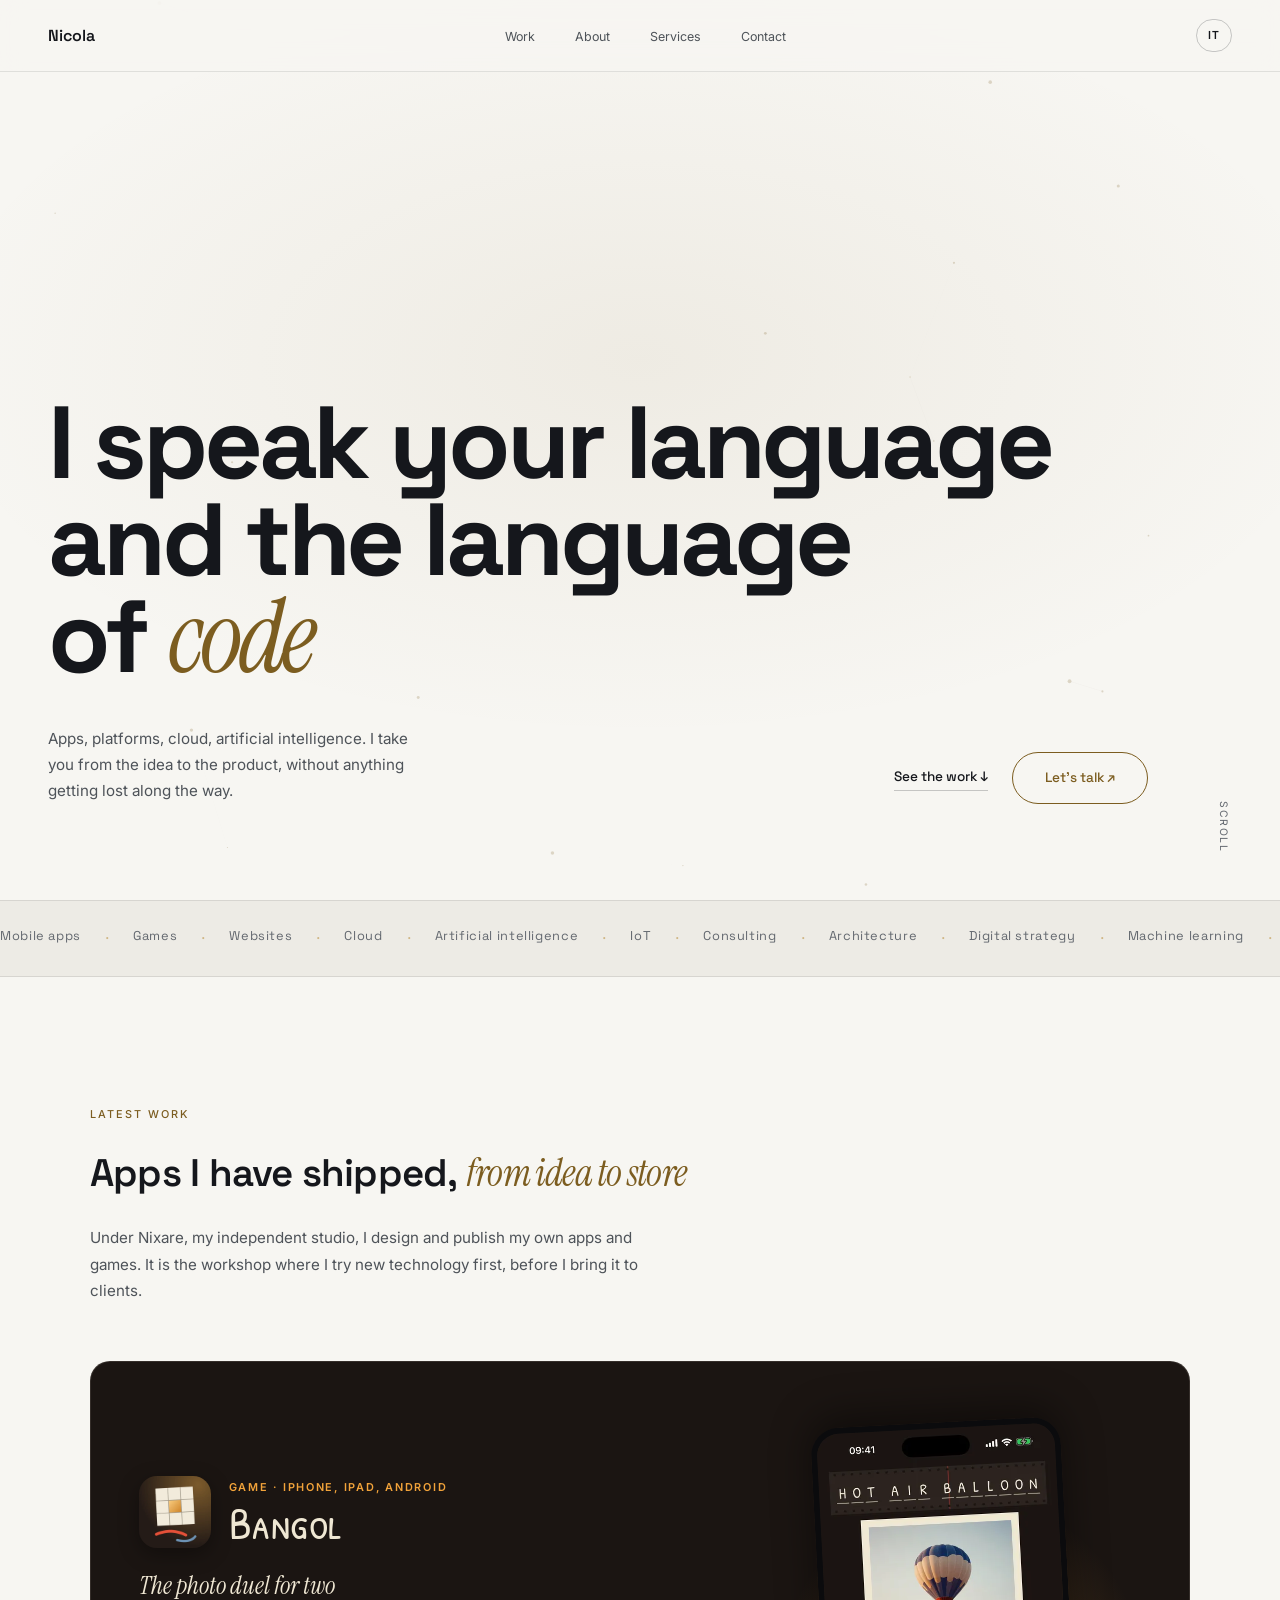
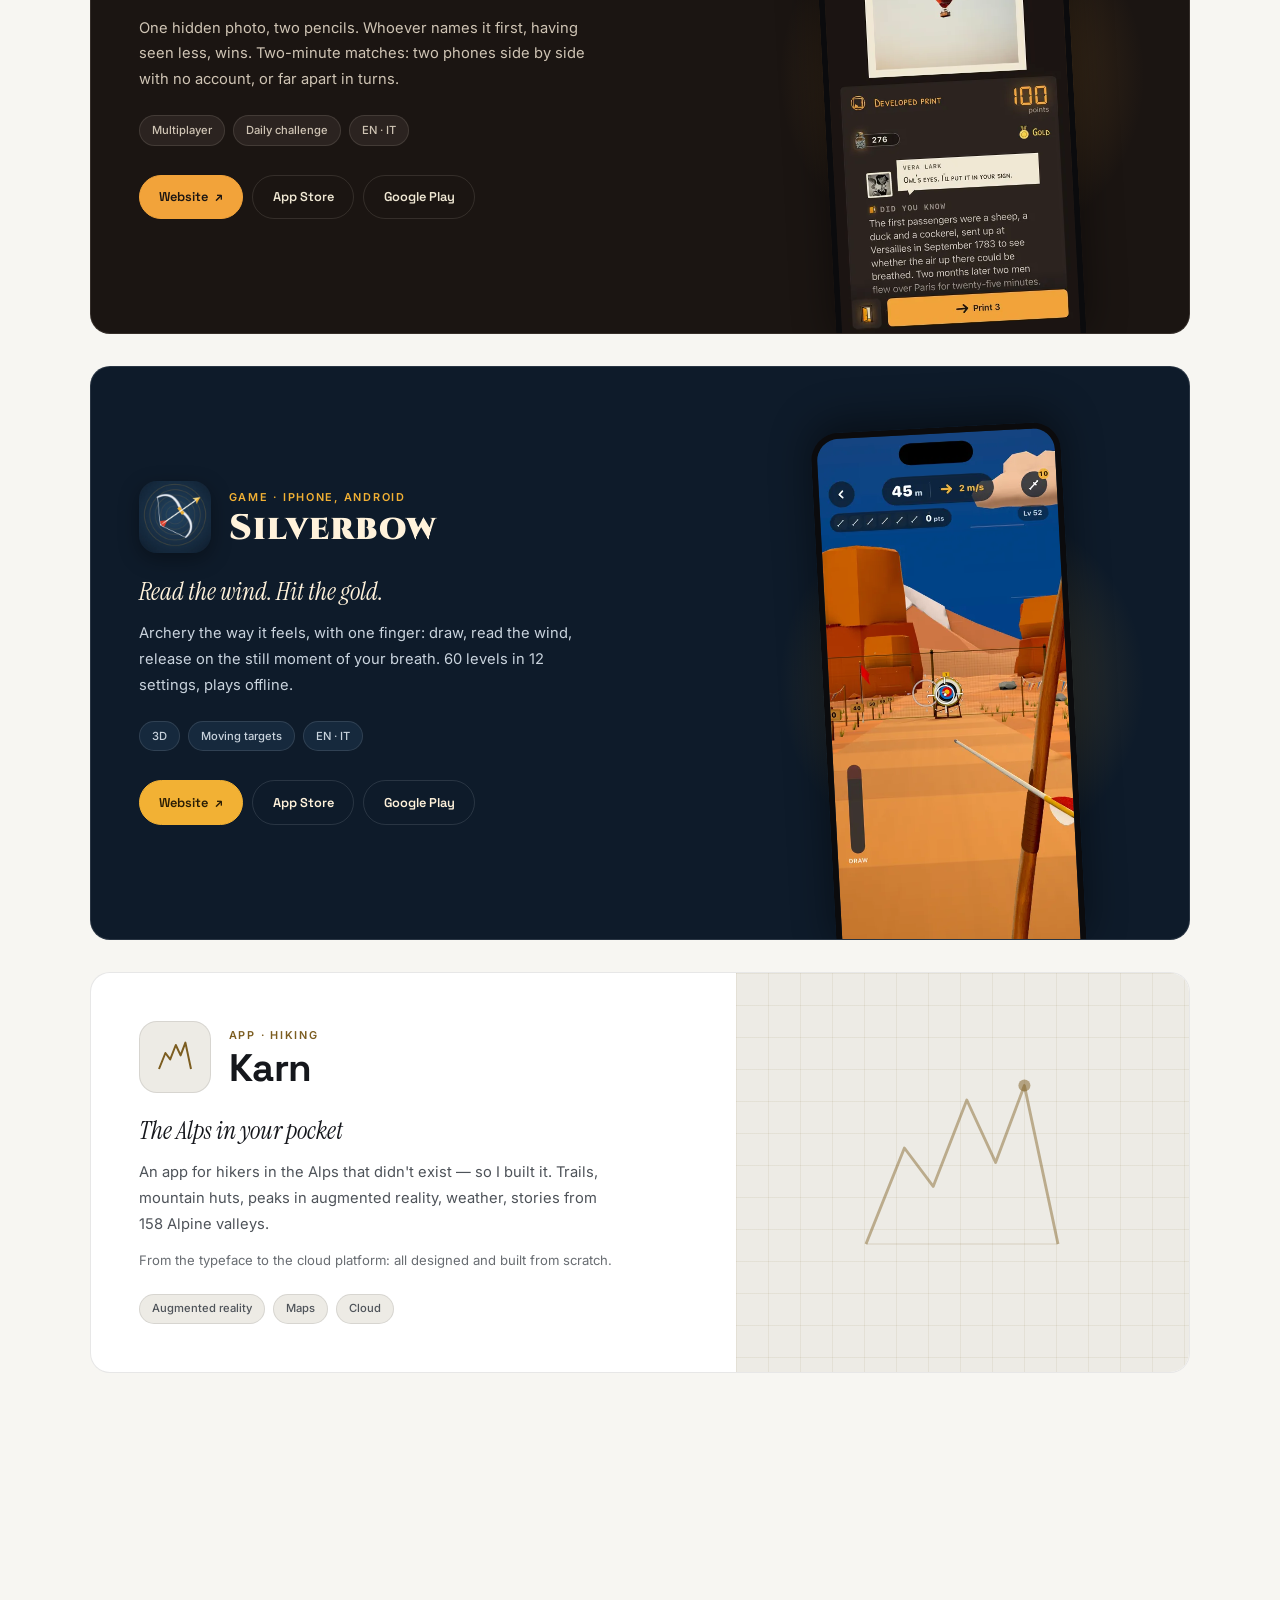
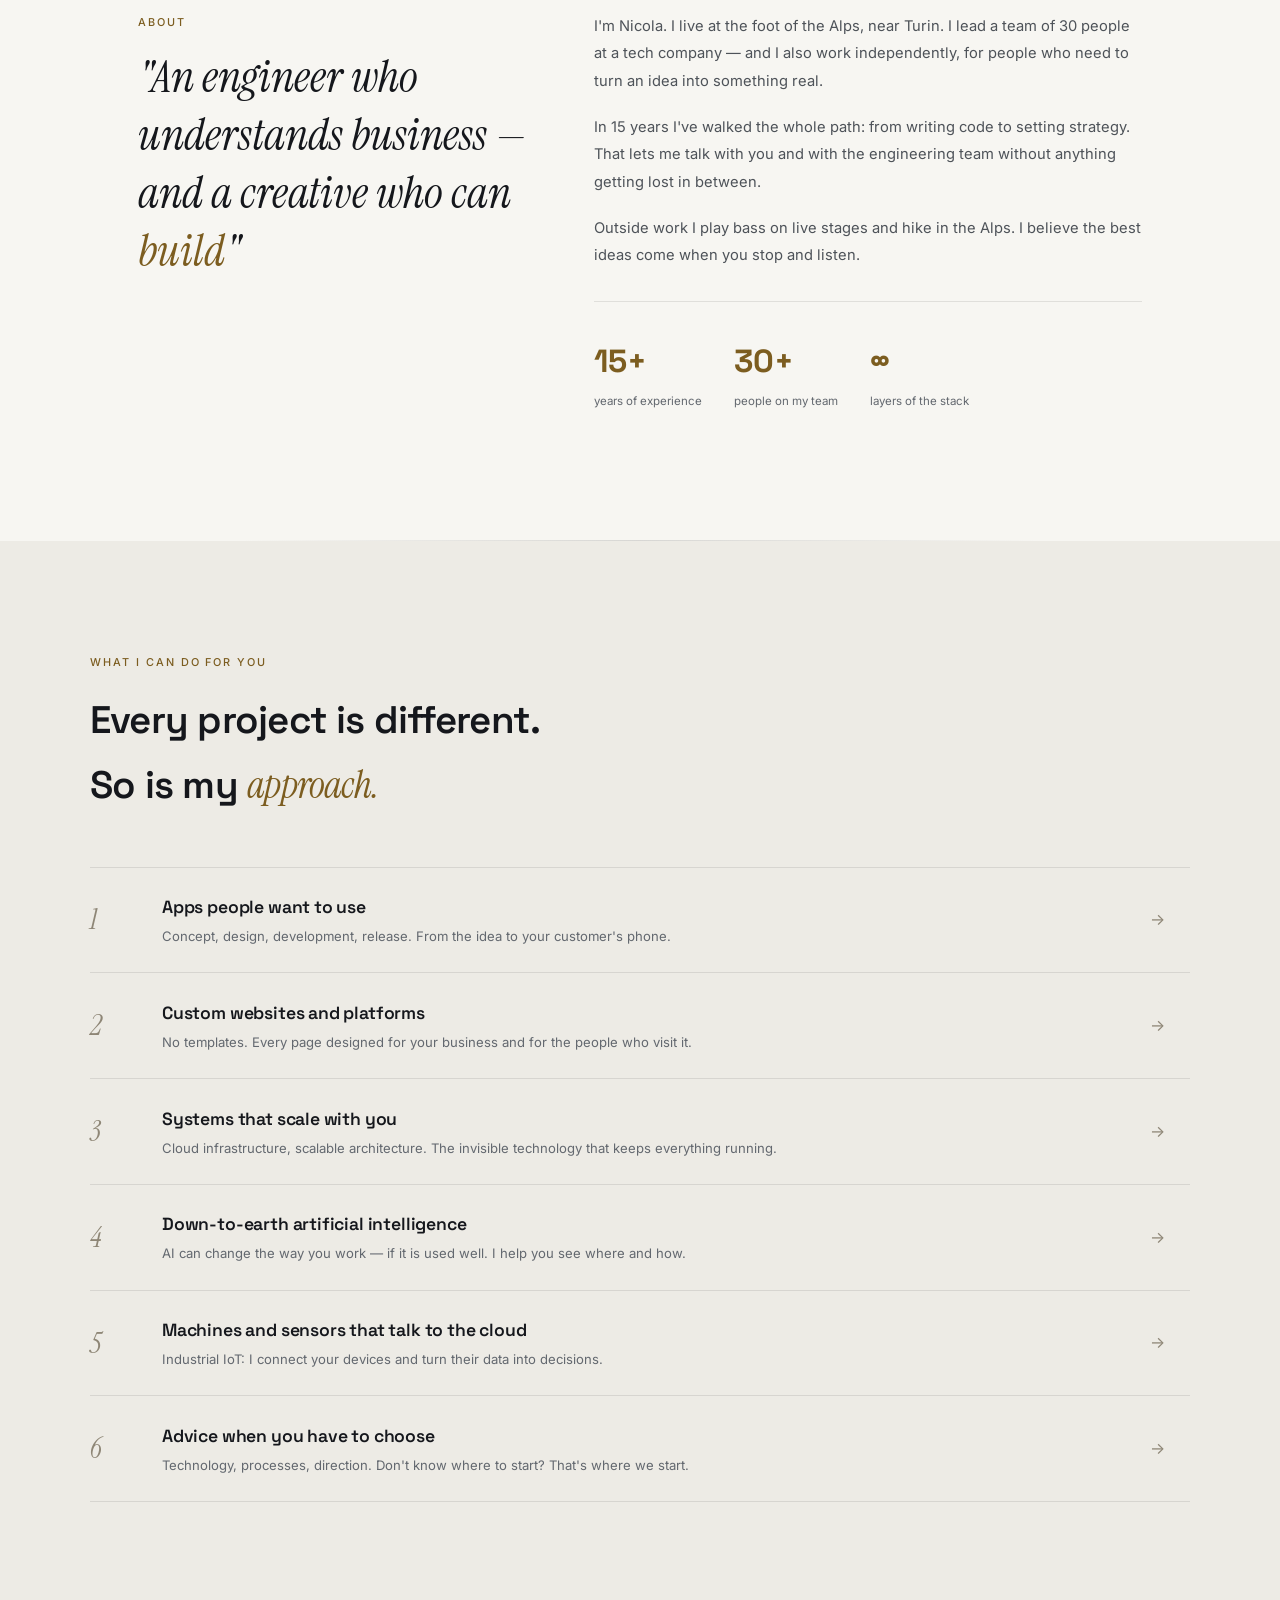
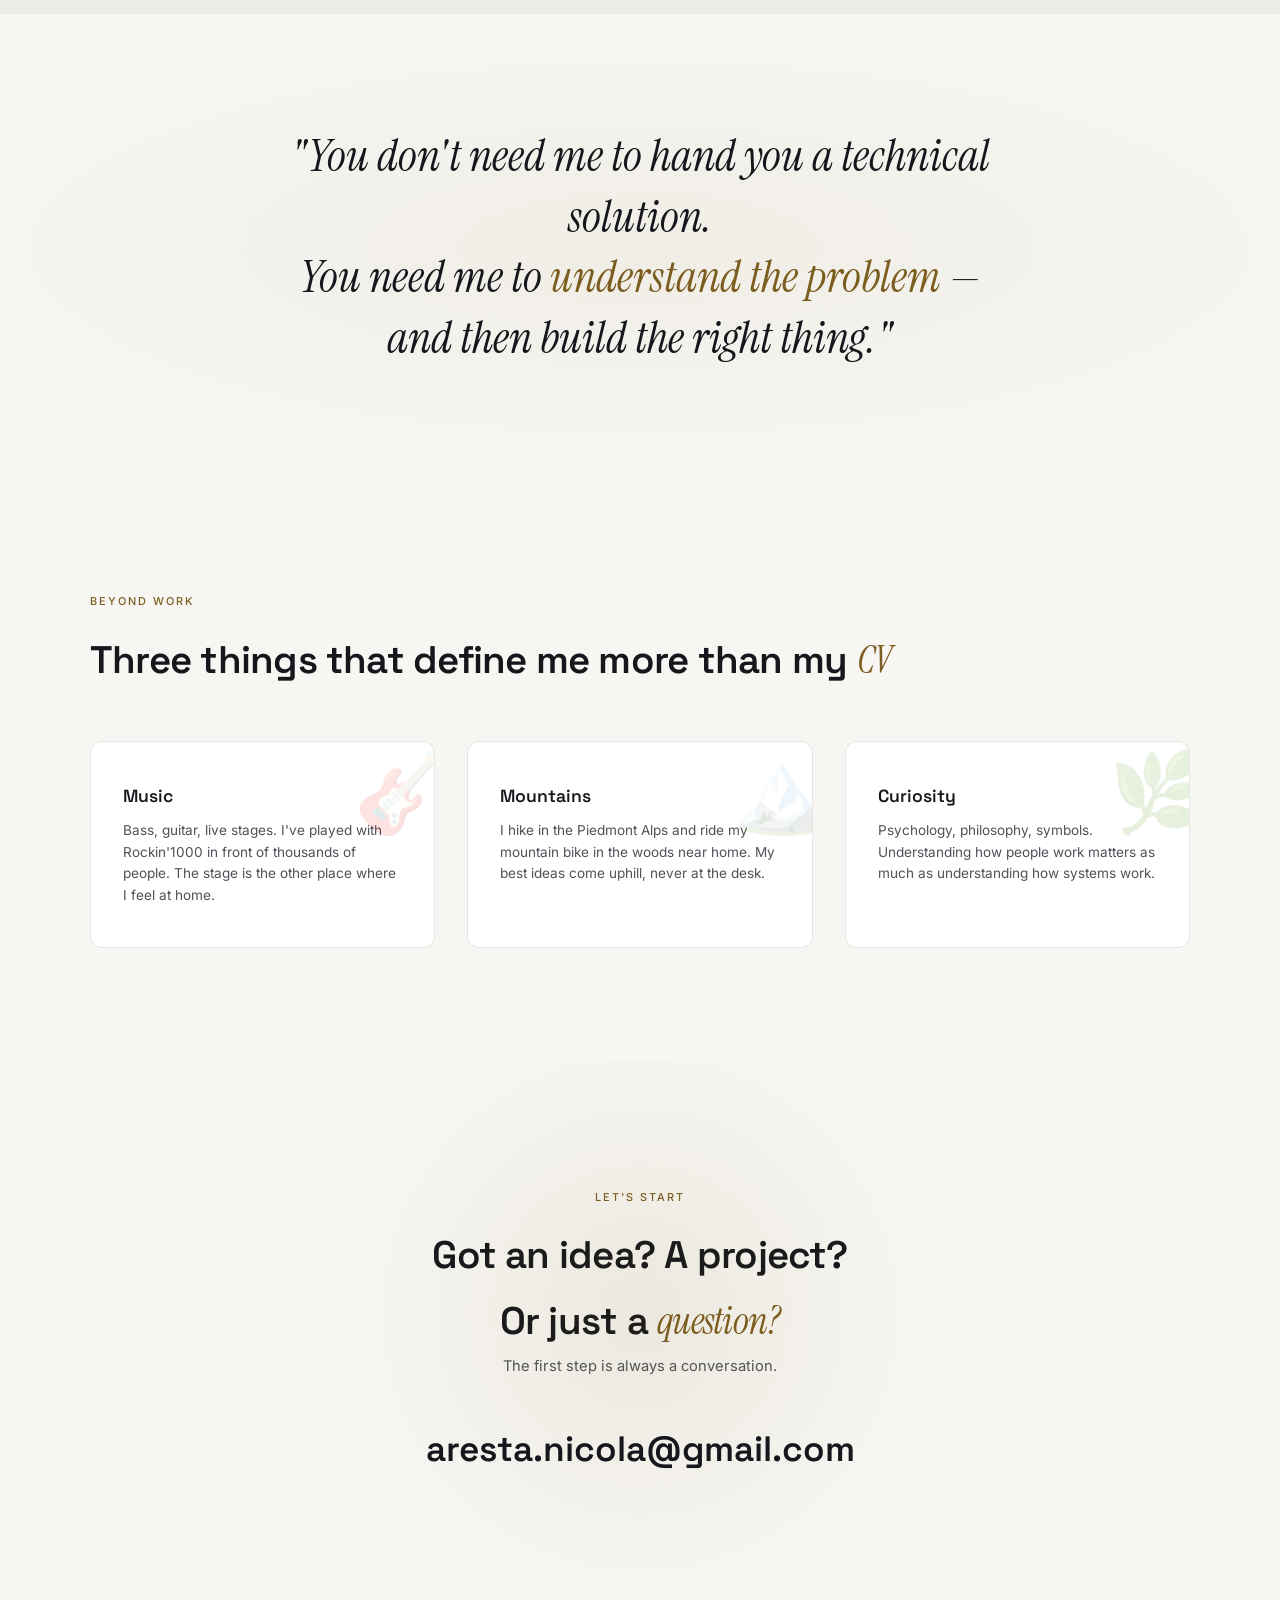
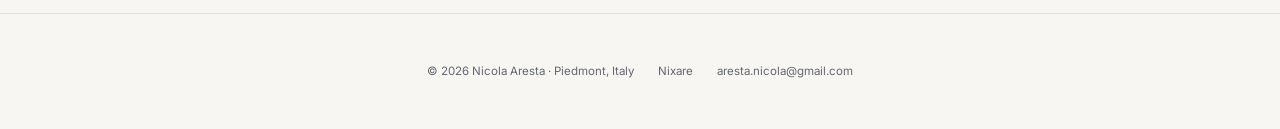
==== en/index.html @ 3c22d19a "Sito di Nicola Aresta: versione inglese su /en/ e sezione Lavori Build di nicobass86/nicolaaresta-we" ====
<!DOCTYPE html><html lang="en"><head><meta charset="UTF-8"><meta name="viewport" content="width=device-width, initial-scale=1.0"><meta name="generator" content="Astro v7.2.9"><title>Nicola Aresta — Apps, platforms and artificial intelligence</title><meta name="description" content="I speak your language and the language of code. Apps, platforms, cloud, AI and IoT: I take you from the idea to the product without losing anything along the way."><link rel="canonical" href="https://nixare.github.io/en/"><link rel="alternate" hreflang="it" href="https://nixare.github.io/"><link rel="alternate" hreflang="en" href="https://nixare.github.io/en/"><link rel="alternate" hreflang="x-default" href="https://nixare.github.io/"><meta name="robots" content="index, follow"><meta name="author" content="Nicola Aresta"><meta name="theme-color" content="#F7F6F2"><meta name="color-scheme" content="light"><link rel="icon" type="image/svg+xml" href="/favicon.svg"><link rel="apple-touch-icon" href="/apple-touch-icon.png"><link rel="sitemap" href="/sitemap-index.xml"><meta property="og:type" content="website"><meta property="og:site_name" content="Nicola Aresta"><meta property="og:locale" content="en_GB"><meta property="og:locale:alternate" content="it_IT"><meta property="og:url" content="https://nixare.github.io/en/"><meta property="og:title" content="Nicola Aresta — Apps, platforms and artificial intelligence"><meta property="og:description" content="I speak your language and the language of code. Apps, platforms, cloud, AI and IoT: I take you from the idea to the product without losing anything along the way."><meta property="og:image" content="https://nixare.github.io/og-image.png"><meta property="og:image:width" content="1200"><meta property="og:image:height" content="630"><meta property="og:image:alt" content="Nicola Aresta — I speak your language and the language of code"><meta name="twitter:card" content="summary_large_image"><meta name="twitter:title" content="Nicola Aresta — Apps, platforms and artificial intelligence"><meta name="twitter:description" content="I speak your language and the language of code. Apps, platforms, cloud, AI and IoT: I take you from the idea to the product without losing anything along the way."><meta name="twitter:image" content="https://nixare.github.io/og-image.png"><link rel="preload" href="/fonts/Cinzel.woff2" as="font" type="font/woff2" crossorigin><link rel="preload" href="/fonts/PatrickHandSC-Regular.woff2" as="font" type="font/woff2" crossorigin><link rel="preconnect" href="https://fonts.googleapis.com"><link rel="preconnect" href="https://fonts.gstatic.com" crossorigin><link rel="stylesheet" href="https://fonts.googleapis.com/css2?family=Space+Grotesk:wght@400;500;600;700&family=Inter:wght@400;500&family=Instrument+Serif:ital@0;1&display=swap"><script type="application/ld+json">{"@context":"https://schema.org","@type":"Person","name":"Nicola Aresta","url":"https://nixare.github.io/en/","image":"https://nixare.github.io/og-image.png","email":"aresta.nicola@gmail.com","jobTitle":"Technology consultant and developer","description":"I speak your language and the language of code. Apps, platforms, cloud, AI and IoT: I take you from the idea to the product without losing anything along the way.","address":{"@type":"PostalAddress","addressRegion":"Piemonte","addressCountry":"IT"},"knowsAbout":["Mobile app development","Mobile games","Web platforms","Cloud architecture","Artificial intelligence","Industrial IoT","Technology consulting"]}</script><link rel="stylesheet" href="/_astro/ScrollReveal.Db0QPwil.css"></head><body><a href="#contenuto" class="skip-link">Skip to content</a><nav class="nav" id="site-nav" data-open-label="Open the menu" data-close-label="Close the menu" data-astro-cid-wpvy4v7s><div class="nav-bar" data-astro-cid-wpvy4v7s><a href="#top" class="nav-name font-display" data-astro-cid-wpvy4v7s>Nicola</a><ul class="nav-links" data-astro-cid-wpvy4v7s><li data-astro-cid-wpvy4v7s><a href="#lavori" data-astro-cid-wpvy4v7s>Work</a></li><li data-astro-cid-wpvy4v7s><a href="#chi-sono" data-astro-cid-wpvy4v7s>About</a></li><li data-astro-cid-wpvy4v7s><a href="#servizi" data-astro-cid-wpvy4v7s>Services</a></li><li data-astro-cid-wpvy4v7s><a href="#contatti" data-astro-cid-wpvy4v7s>Contact</a></li></ul><div class="nav-right" data-astro-cid-wpvy4v7s><a href="/" hreflang="it" lang="it" class="nav-lang font-display" aria-label="Italiano" data-astro-cid-wpvy4v7s>IT</a><button type="button" class="nav-toggle" id="nav-toggle" aria-expanded="false" aria-controls="nav-menu" aria-label="Open the menu" data-astro-cid-wpvy4v7s><span class="bar" data-astro-cid-wpvy4v7s></span><span class="bar" data-astro-cid-wpvy4v7s></span></button></div></div><div class="nav-menu" id="nav-menu" hidden data-astro-cid-wpvy4v7s><ul data-astro-cid-wpvy4v7s><li data-astro-cid-wpvy4v7s><a href="#lavori" data-astro-cid-wpvy4v7s>Work</a></li><li data-astro-cid-wpvy4v7s><a href="#chi-sono" data-astro-cid-wpvy4v7s>About</a></li><li data-astro-cid-wpvy4v7s><a href="#servizi" data-astro-cid-wpvy4v7s>Services</a></li><li data-astro-cid-wpvy4v7s><a href="#contatti" data-astro-cid-wpvy4v7s>Contact</a></li></ul><a href="mailto:aresta.nicola@gmail.com" class="nav-menu-mail font-display" data-astro-cid-wpvy4v7s>aresta.nicola@gmail.com</a></div></nav><script type="module">var e=document.getElementById(`site-nav`),t=document.getElementById(`nav-toggle`),n=document.getElementById(`nav-menu`);function r(r){e.classList.toggle(`open`,r),t.setAttribute(`aria-expanded`,String(r)),t.setAttribute(`aria-label`,(r?e.dataset.closeLabel:e.dataset.openLabel)??``),document.body.style.overflow=r?`hidden`:``,r?n.hidden=!1:window.setTimeout(()=>{e.classList.contains(`open`)||(n.hidden=!0)},300)}t.addEventListener(`click`,()=>{r(t.getAttribute(`aria-expanded`)!==`true`)}),n.addEventListener(`click`,e=>{e.target.closest(`a`)&&r(!1)}),document.addEventListener(`keydown`,n=>{n.key===`Escape`&&e.classList.contains(`open`)&&(r(!1),t.focus())}),window.matchMedia(`(min-width: 901px)`).addEventListener(`change`,t=>{t.matches&&e.classList.contains(`open`)&&r(!1)});</script><main id="contenuto"><section class="hero" id="top" data-astro-cid-ge2uvauf><canvas id="heroCanvas" aria-hidden="true" data-astro-cid-ge2uvauf></canvas><div class="hero-bg" data-astro-cid-ge2uvauf></div><div class="hero-inner" data-astro-cid-ge2uvauf><h1 class="hero-title font-display" data-astro-cid-ge2uvauf>I speak your language<br data-astro-cid-ge2uvauf>and the language<br data-astro-cid-ge2uvauf>of <em class="font-serif accent" data-astro-cid-ge2uvauf>code</em></h1><div class="hero-bottom hero-bottom-flex" data-astro-cid-ge2uvauf><p class="hero-desc" data-astro-cid-ge2uvauf>Apps, platforms, cloud, artificial intelligence. I take you from the idea to the product, without anything getting lost along the way.</p><div class="hero-actions" data-astro-cid-ge2uvauf><a href="#lavori" class="hero-link font-display" data-astro-cid-ge2uvauf>See the work ↓</a><a href="#contatti" class="hero-cta font-display" data-astro-cid-ge2uvauf>Let&#39;s talk ↗</a></div></div></div><div class="hero-scroll hide-mobile" aria-hidden="true" data-astro-cid-ge2uvauf>scroll</div></section><script type="module">var e=document.getElementById(`heroCanvas`),t=document.querySelector(`.hero`);if(e&&t){let n=e.getContext(`2d`),r=window.matchMedia(`(prefers-reduced-motion: reduce)`),i=0,a=0,o=0,s=!0,c=[];function l(){return{x:Math.random()*i,y:Math.random()*a,vx:(Math.random()-.5)*.08,vy:(Math.random()-.5)*.08,r:Math.random()*1.5+.5}}function u(){let t=Math.min(devicePixelRatio||1,2),r=i,o=a;if(i=e.offsetWidth,a=e.offsetHeight,e.width=Math.round(i*t),e.height=Math.round(a*t),n.setTransform(t,0,0,t,0,0),!c.length)c=Array.from({length:20},l);else if(r&&o){let e=i/r,t=a/o;c.forEach(n=>{n.x*=e,n.y*=t})}}function d(){n.clearRect(0,0,i,a);for(let e of c)e.x+=e.vx,e.y+=e.vy,e.x<0&&(e.x=i),e.x>i&&(e.x=0),e.y<0&&(e.y=a),e.y>a&&(e.y=0),n.beginPath(),n.arc(e.x,e.y,e.r,0,Math.PI*2),n.fillStyle=`rgba(124,93,32,0.30)`,n.fill();for(let e=0;e<c.length;e++)for(let t=e+1;t<c.length;t++){let r=c[e].x-c[t].x,i=c[e].y-c[t].y,a=Math.hypot(r,i);a<180&&(n.beginPath(),n.strokeStyle=`rgba(124,93,32,${.07*(1-a/180)})`,n.lineWidth=.5,n.moveTo(c[e].x,c[e].y),n.lineTo(c[t].x,c[t].y),n.stroke())}}function f(){d(),o=requestAnimationFrame(f)}function p(){o||r.matches||(o=requestAnimationFrame(f))}function m(){o&&=(cancelAnimationFrame(o),0)}function h(){s&&!document.hidden&&!r.matches?p():m()}u(),d(),window.addEventListener(`resize`,()=>{u(),o||d()}),document.addEventListener(`visibilitychange`,h),r.addEventListener(`change`,h),new IntersectionObserver(([e])=>{s=e.isIntersecting,h()}).observe(t),h()}</script><div class="marquee" aria-hidden="true" data-astro-cid-543bmuqs><div class="marquee-track" data-astro-cid-543bmuqs><span class="marquee-item" data-astro-cid-543bmuqs>Mobile apps</span><span class="marquee-dot" data-astro-cid-543bmuqs>·</span><span class="marquee-item" data-astro-cid-543bmuqs>Games</span><span class="marquee-dot" data-astro-cid-543bmuqs>·</span><span class="marquee-item" data-astro-cid-543bmuqs>Websites</span><span class="marquee-dot" data-astro-cid-543bmuqs>·</span><span class="marquee-item" data-astro-cid-543bmuqs>Cloud</span><span class="marquee-dot" data-astro-cid-543bmuqs>·</span><span class="marquee-item" data-astro-cid-543bmuqs>Artificial intelligence</span><span class="marquee-dot" data-astro-cid-543bmuqs>·</span><span class="marquee-item" data-astro-cid-543bmuqs>IoT</span><span class="marquee-dot" data-astro-cid-543bmuqs>·</span><span class="marquee-item" data-astro-cid-543bmuqs>Consulting</span><span class="marquee-dot" data-astro-cid-543bmuqs>·</span><span class="marquee-item" data-astro-cid-543bmuqs>Architecture</span><span class="marquee-dot" data-astro-cid-543bmuqs>·</span><span class="marquee-item" data-astro-cid-543bmuqs>Digital strategy</span><span class="marquee-dot" data-astro-cid-543bmuqs>·</span><span class="marquee-item" data-astro-cid-543bmuqs>Machine learning</span><span class="marquee-dot" data-astro-cid-543bmuqs>·</span><span class="marquee-item" data-astro-cid-543bmuqs>Mobile apps</span><span class="marquee-dot" data-astro-cid-543bmuqs>·</span><span class="marquee-item" data-astro-cid-543bmuqs>Games</span><span class="marquee-dot" data-astro-cid-543bmuqs>·</span><span class="marquee-item" data-astro-cid-543bmuqs>Websites</span><span class="marquee-dot" data-astro-cid-543bmuqs>·</span><span class="marquee-item" data-astro-cid-543bmuqs>Cloud</span><span class="marquee-dot" data-astro-cid-543bmuqs>·</span><span class="marquee-item" data-astro-cid-543bmuqs>Artificial intelligence</span><span class="marquee-dot" data-astro-cid-543bmuqs>·</span><span class="marquee-item" data-astro-cid-543bmuqs>IoT</span><span class="marquee-dot" data-astro-cid-543bmuqs>·</span><span class="marquee-item" data-astro-cid-543bmuqs>Consulting</span><span class="marquee-dot" data-astro-cid-543bmuqs>·</span><span class="marquee-item" data-astro-cid-543bmuqs>Architecture</span><span class="marquee-dot" data-astro-cid-543bmuqs>·</span><span class="marquee-item" data-astro-cid-543bmuqs>Digital strategy</span><span class="marquee-dot" data-astro-cid-543bmuqs>·</span><span class="marquee-item" data-astro-cid-543bmuqs>Machine learning</span><span class="marquee-dot" data-astro-cid-543bmuqs>·</span></div></div><section class="work pad-mobile" id="lavori" data-astro-cid-t3eiqlen><div class="work-header" data-astro-cid-t3eiqlen><div class="label reveal" data-astro-cid-t3eiqlen>Latest work</div><h2 class="sec-title reveal" data-astro-cid-t3eiqlen>Apps I have shipped, <em class="font-serif accent" data-astro-cid-t3eiqlen>from idea to store</em></h2><p class="work-intro reveal" data-astro-cid-t3eiqlen>Under Nixare, my independent studio, I design and publish my own apps and games. It is the workshop where I try new technology first, before I bring it to clients.</p></div><div class="work-list" data-astro-cid-t3eiqlen><article class="app app-bangol reveal" aria-labelledby="app-bangol" data-astro-cid-t3eiqlen><div class="app-text" data-astro-cid-t3eiqlen><div class="app-head" data-astro-cid-t3eiqlen><img class="app-icon" src="/work/bangol/icon.webp" alt="" width="72" height="72" loading="lazy" decoding="async" data-astro-cid-t3eiqlen><div data-astro-cid-t3eiqlen><p class="app-kicker" data-astro-cid-t3eiqlen>Game · iPhone, iPad, Android</p><h3 class="app-name f-marker" id="app-bangol" data-astro-cid-t3eiqlen>Bangol</h3></div></div><p class="app-tagline" data-astro-cid-t3eiqlen>The photo duel for two</p><p class="app-desc" data-astro-cid-t3eiqlen>One hidden photo, two pencils. Whoever names it first, having seen less, wins. Two-minute matches: two phones side by side with no account, or far apart in turns.</p><ul class="app-tags" data-astro-cid-t3eiqlen><li data-astro-cid-t3eiqlen>Multiplayer</li><li data-astro-cid-t3eiqlen>Daily challenge</li><li data-astro-cid-t3eiqlen>EN · IT</li></ul><div class="app-links" data-astro-cid-t3eiqlen><a class="btn btn-solid" href="https://nixare.github.io/bangol-site/" data-astro-cid-t3eiqlen>Website <span aria-hidden="true" data-astro-cid-t3eiqlen>↗</span></a><a class="btn" href="https://apps.apple.com/app/id6811360804" rel="noopener" data-astro-cid-t3eiqlen>App Store</a><a class="btn" href="https://play.google.com/store/apps/details?id=com.nixare.bangol" rel="noopener" data-astro-cid-t3eiqlen>Google Play</a></div></div><div class="app-visual" data-astro-cid-t3eiqlen><div class="glow-disc" data-astro-cid-t3eiqlen></div><img class="phone" src="/work/bangol/shot-en.webp" alt="Screenshot of Bangol" width="460" height="1000" loading="lazy" decoding="async" data-astro-cid-t3eiqlen></div></article><article class="app app-silverbow reveal" aria-labelledby="app-silverbow" data-astro-cid-t3eiqlen><div class="app-text" data-astro-cid-t3eiqlen><div class="app-head" data-astro-cid-t3eiqlen><img class="app-icon" src="/work/silverbow/icon.webp" alt="" width="72" height="72" loading="lazy" decoding="async" data-astro-cid-t3eiqlen><div data-astro-cid-t3eiqlen><p class="app-kicker" data-astro-cid-t3eiqlen>Game · iPhone, Android</p><h3 class="app-name f-cinzel" id="app-silverbow" data-astro-cid-t3eiqlen>Silverbow</h3></div></div><p class="app-tagline" data-astro-cid-t3eiqlen>Read the wind. Hit the gold.</p><p class="app-desc" data-astro-cid-t3eiqlen>Archery the way it feels, with one finger: draw, read the wind, release on the still moment of your breath. 60 levels in 12 settings, plays offline.</p><ul class="app-tags" data-astro-cid-t3eiqlen><li data-astro-cid-t3eiqlen>3D</li><li data-astro-cid-t3eiqlen>Moving targets</li><li data-astro-cid-t3eiqlen>EN · IT</li></ul><div class="app-links" data-astro-cid-t3eiqlen><a class="btn btn-solid" href="https://nixare.github.io/silverbow-site/" data-astro-cid-t3eiqlen>Website <span aria-hidden="true" data-astro-cid-t3eiqlen>↗</span></a><a class="btn" href="https://apps.apple.com/app/id6830253870" rel="noopener" data-astro-cid-t3eiqlen>App Store</a><a class="btn" href="https://play.google.com/store/apps/details?id=com.nixare.silverbow" rel="noopener" data-astro-cid-t3eiqlen>Google Play</a></div></div><div class="app-visual" data-astro-cid-t3eiqlen><div class="glow-disc" data-astro-cid-t3eiqlen></div><img class="phone" src="/work/silverbow/shot-en.webp" alt="Screenshot of Silverbow" width="460" height="1000" loading="lazy" decoding="async" data-astro-cid-t3eiqlen></div></article><article class="app app-karn reveal" aria-labelledby="app-karn" data-astro-cid-t3eiqlen><div class="app-text" data-astro-cid-t3eiqlen><div class="app-head" data-astro-cid-t3eiqlen><div class="karn-mark" aria-hidden="true" data-astro-cid-t3eiqlen><svg width="40" height="40" viewBox="0 0 100 100" fill="none" data-astro-cid-t3eiqlen><path d="M10 80 L26 40 L38 56 L52 20 L64 46 L76 14 L90 80" stroke="currentColor" stroke-width="5" stroke-linejoin="round" data-astro-cid-t3eiqlen></path></svg></div><div data-astro-cid-t3eiqlen><p class="app-kicker" data-astro-cid-t3eiqlen>App · Hiking</p><h3 class="app-name font-display" id="app-karn" data-astro-cid-t3eiqlen>Karn</h3></div></div><p class="app-tagline" data-astro-cid-t3eiqlen>The Alps in your pocket</p><p class="app-desc" data-astro-cid-t3eiqlen>An app for hikers in the Alps that didn&#39;t exist — so I built it. Trails, mountain huts, peaks in augmented reality, weather, stories from 158 Alpine valleys.</p><p class="app-sub" data-astro-cid-t3eiqlen>From the typeface to the cloud platform: all designed and built from scratch.</p><ul class="app-tags" data-astro-cid-t3eiqlen><li data-astro-cid-t3eiqlen>Augmented reality</li><li data-astro-cid-t3eiqlen>Maps</li><li data-astro-cid-t3eiqlen>Cloud</li></ul></div><div class="app-visual karn-visual" aria-hidden="true" data-astro-cid-t3eiqlen><div class="karn-grid" data-astro-cid-t3eiqlen></div><svg viewBox="0 0 100 100" fill="none" class="karn-ridge" data-astro-cid-t3eiqlen><path d="M10 80 L26 40 L38 56 L52 20 L64 46 L76 14 L90 80" stroke="var(--accent)" stroke-width="1.2" fill="none" opacity="0.45" stroke-linejoin="round" data-astro-cid-t3eiqlen></path><circle cx="76" cy="14" r="2.5" fill="var(--accent)" opacity="0.5" data-astro-cid-t3eiqlen></circle><line x1="10" y1="80" x2="90" y2="80" stroke="var(--accent)" stroke-width="0.5" opacity="0.2" data-astro-cid-t3eiqlen></line></svg></div></article></div></section><section class="about grid-collapse pad-mobile" id="chi-sono" data-astro-cid-oxgmilyn><div class="about-left reveal-left" data-astro-cid-oxgmilyn><div class="label" data-astro-cid-oxgmilyn>About</div><p class="big-quote font-serif" data-astro-cid-oxgmilyn>&quot;An engineer who understands business — and a creative who can <em class="accent" data-astro-cid-oxgmilyn>build</em>&quot;</p></div><div class="about-right reveal-right" data-astro-cid-oxgmilyn><p data-astro-cid-oxgmilyn>I&#39;m Nicola. I live at the foot of the Alps, near Turin. I lead a team of 30 people at a tech company — and I also work independently, for people who need to turn an idea into something real.</p><p data-astro-cid-oxgmilyn>In 15 years I&#39;ve walked the whole path: from writing code to setting strategy. That lets me talk with you and with the engineering team without anything getting lost in between.</p><p data-astro-cid-oxgmilyn>Outside work I play bass on live stages and hike in the Alps. I believe the best ideas come when you stop and listen.</p><div class="about-nums" data-astro-cid-oxgmilyn><div class="n-item" data-astro-cid-oxgmilyn><div class="n font-display" data-count="15" data-astro-cid-oxgmilyn>15+</div><div class="nl" data-astro-cid-oxgmilyn>years of experience</div></div><div class="n-item" data-astro-cid-oxgmilyn><div class="n font-display" data-count="30" data-astro-cid-oxgmilyn>30+</div><div class="nl" data-astro-cid-oxgmilyn>people on my team</div></div><div class="n-item" data-astro-cid-oxgmilyn><div class="n font-display" data-astro-cid-oxgmilyn>∞</div><div class="nl" data-astro-cid-oxgmilyn>layers of the stack</div></div></div></div></section><script type="module">var e=new IntersectionObserver(t=>{t.forEach(t=>{if(t.isIntersecting){let n=t.target,r=parseInt(n.dataset.count||`0`),i=0,a=()=>{if(i+=Math.ceil(r/25),i>=r){n.textContent=r+`+`;return}n.textContent=String(i),requestAnimationFrame(a)};a(),e.unobserve(n)}})},{threshold:.5});document.querySelectorAll(`[data-count]`).forEach(t=>e.observe(t));</script><div class="divider"></div><section class="services pad-mobile" id="servizi" data-astro-cid-lesv7jgp><div class="svc-header" data-astro-cid-lesv7jgp><div class="label reveal" data-astro-cid-lesv7jgp>What I can do for you</div><h2 class="sec-title reveal" data-astro-cid-lesv7jgp>Every project is different.<br data-astro-cid-lesv7jgp>So is my <em class="font-serif accent" data-astro-cid-lesv7jgp>approach.</em></h2></div><div class="svc-wrap" data-astro-cid-lesv7jgp><div class="svc-item reveal" data-astro-cid-lesv7jgp><span class="svc-n font-serif" aria-hidden="true" data-astro-cid-lesv7jgp>1</span><div class="svc-body" data-astro-cid-lesv7jgp><h3 class="font-display" data-astro-cid-lesv7jgp>Apps people want to use</h3><p data-astro-cid-lesv7jgp>Concept, design, development, release. From the idea to your customer&#39;s phone.</p></div><span class="svc-arrow" aria-hidden="true" data-astro-cid-lesv7jgp>→</span></div><div class="svc-item reveal" data-astro-cid-lesv7jgp><span class="svc-n font-serif" aria-hidden="true" data-astro-cid-lesv7jgp>2</span><div class="svc-body" data-astro-cid-lesv7jgp><h3 class="font-display" data-astro-cid-lesv7jgp>Custom websites and platforms</h3><p data-astro-cid-lesv7jgp>No templates. Every page designed for your business and for the people who visit it.</p></div><span class="svc-arrow" aria-hidden="true" data-astro-cid-lesv7jgp>→</span></div><div class="svc-item reveal" data-astro-cid-lesv7jgp><span class="svc-n font-serif" aria-hidden="true" data-astro-cid-lesv7jgp>3</span><div class="svc-body" data-astro-cid-lesv7jgp><h3 class="font-display" data-astro-cid-lesv7jgp>Systems that scale with you</h3><p data-astro-cid-lesv7jgp>Cloud infrastructure, scalable architecture. The invisible technology that keeps everything running.</p></div><span class="svc-arrow" aria-hidden="true" data-astro-cid-lesv7jgp>→</span></div><div class="svc-item reveal" data-astro-cid-lesv7jgp><span class="svc-n font-serif" aria-hidden="true" data-astro-cid-lesv7jgp>4</span><div class="svc-body" data-astro-cid-lesv7jgp><h3 class="font-display" data-astro-cid-lesv7jgp>Down-to-earth artificial intelligence</h3><p data-astro-cid-lesv7jgp>AI can change the way you work — if it is used well. I help you see where and how.</p></div><span class="svc-arrow" aria-hidden="true" data-astro-cid-lesv7jgp>→</span></div><div class="svc-item reveal" data-astro-cid-lesv7jgp><span class="svc-n font-serif" aria-hidden="true" data-astro-cid-lesv7jgp>5</span><div class="svc-body" data-astro-cid-lesv7jgp><h3 class="font-display" data-astro-cid-lesv7jgp>Machines and sensors that talk to the cloud</h3><p data-astro-cid-lesv7jgp>Industrial IoT: I connect your devices and turn their data into decisions.</p></div><span class="svc-arrow" aria-hidden="true" data-astro-cid-lesv7jgp>→</span></div><div class="svc-item reveal" data-astro-cid-lesv7jgp><span class="svc-n font-serif" aria-hidden="true" data-astro-cid-lesv7jgp>6</span><div class="svc-body" data-astro-cid-lesv7jgp><h3 class="font-display" data-astro-cid-lesv7jgp>Advice when you have to choose</h3><p data-astro-cid-lesv7jgp>Technology, processes, direction. Don&#39;t know where to start? That&#39;s where we start.</p></div><span class="svc-arrow" aria-hidden="true" data-astro-cid-lesv7jgp>→</span></div></div></section><section class="statement" data-astro-cid-zx4qcpyt><div class="glow" data-astro-cid-zx4qcpyt></div><blockquote class="reveal font-serif" data-astro-cid-zx4qcpyt>&quot;You don&#39;t need me to hand you a technical solution.<br data-astro-cid-zx4qcpyt>You need me to <em class="accent" data-astro-cid-zx4qcpyt>understand the problem</em> — and then build the right thing.&quot;</blockquote></section><section class="persona pad-mobile" data-astro-cid-yfgg3kmp><div class="persona-header" data-astro-cid-yfgg3kmp><div class="label reveal" data-astro-cid-yfgg3kmp>Beyond work</div><h2 class="sec-title reveal" data-astro-cid-yfgg3kmp>Three things that define me more than my <em class="font-serif accent" data-astro-cid-yfgg3kmp>CV</em></h2></div><div class="persona-row grid-collapse" data-astro-cid-yfgg3kmp><div class="p-card reveal" data-astro-cid-yfgg3kmp><div class="p-bg" aria-hidden="true" data-astro-cid-yfgg3kmp>🎸</div><h3 class="font-display" data-astro-cid-yfgg3kmp>Music</h3><p data-astro-cid-yfgg3kmp>Bass, guitar, live stages. I&#39;ve played with Rockin&#39;1000 in front of thousands of people. The stage is the other place where I feel at home.</p></div><div class="p-card reveal" data-astro-cid-yfgg3kmp><div class="p-bg" aria-hidden="true" data-astro-cid-yfgg3kmp>🏔️</div><h3 class="font-display" data-astro-cid-yfgg3kmp>Mountains</h3><p data-astro-cid-yfgg3kmp>I hike in the Piedmont Alps and ride my mountain bike in the woods near home. My best ideas come uphill, never at the desk.</p></div><div class="p-card reveal" data-astro-cid-yfgg3kmp><div class="p-bg" aria-hidden="true" data-astro-cid-yfgg3kmp>🌿</div><h3 class="font-display" data-astro-cid-yfgg3kmp>Curiosity</h3><p data-astro-cid-yfgg3kmp>Psychology, philosophy, symbols. Understanding how people work matters as much as understanding how systems work.</p></div></div></section><section class="contact" id="contatti" data-astro-cid-he3spzz3><div class="glow" data-astro-cid-he3spzz3></div><div class="label reveal" data-astro-cid-he3spzz3>Let&#39;s start</div><h2 class="sec-title reveal" data-astro-cid-he3spzz3>Got an idea? A project?<br data-astro-cid-he3spzz3>Or just a <em class="font-serif accent" data-astro-cid-he3spzz3>question?</em></h2><p class="c-desc reveal" data-astro-cid-he3spzz3>The first step is always a conversation.</p><a href="mailto:aresta.nicola@gmail.com" class="contact-link reveal font-display" aria-label="Write to me at aresta.nicola@gmail.com" data-astro-cid-he3spzz3>aresta.nicola@gmail.com</a></section></main><footer data-astro-cid-jo6i4kqk><span data-astro-cid-jo6i4kqk>© 2026 Nicola Aresta · Piedmont, Italy</span><span data-astro-cid-jo6i4kqk>Nixare</span><a href="mailto:aresta.nicola@gmail.com" data-astro-cid-jo6i4kqk>aresta.nicola@gmail.com</a></footer><script type="module">var e=new IntersectionObserver(e=>{e.forEach(e=>{e.isIntersecting&&e.target.classList.add(`visible`)})},{threshold:.06,rootMargin:`0px 0px 60px 0px`});document.querySelectorAll(`.reveal, .reveal-left, .reveal-right`).forEach(t=>e.observe(t));</script></body></html>
---- _astro/ScrollReveal.Db0QPwil.css ----
:root{--bg:#f7f6f2;--bg2:#edebe5;--surface:#fff;--ink:#15171c;--body:#4e5359;--muted:#63686f;--faint:#8e8676;--accent:#7c5d20;--accent-soft:#c8a96e;--accent-rgb:124, 93, 32;--border:#15171c1a;--border-strong:#15171c38;--radius-lg:20px}@font-face{font-family:Cinzel;src:url(/fonts/Cinzel.woff2)format("woff2");font-weight:400 900;font-display:swap}@font-face{font-family:Patrick Hand SC;src:url(/fonts/PatrickHandSC-Regular.woff2)format("woff2");font-display:swap}*,:before,:after{box-sizing:border-box;margin:0;padding:0}html{background:var(--bg);scroll-behavior:smooth;overflow-x:clip}body{color:var(--ink);background:var(--bg);-webkit-font-smoothing:antialiased;font-family:Inter,system-ui,sans-serif;font-size:16px;line-height:1.7;overflow-x:clip}a{color:inherit;text-decoration:none}:focus-visible{outline:2px solid var(--accent);outline-offset:3px;border-radius:2px}.skip-link{z-index:200;background:var(--accent);color:var(--bg);border-radius:6px;padding:.7rem 1.2rem;font-size:.8rem;font-weight:500;transition:top .2s;position:absolute;top:-100px;left:1rem}.skip-link:focus{top:1rem}.font-display{font-family:Space Grotesk,sans-serif}.font-serif{font-family:Instrument Serif,serif;font-style:italic;font-weight:400}.accent{color:var(--accent)}.reveal{opacity:0;transition:opacity .7s,transform .7s;transform:translateY(24px)}.reveal-left{opacity:0;transition:opacity .7s,transform .7s;transform:translate(-30px)}.reveal-right{opacity:0;transition:opacity .7s,transform .7s;transform:translate(30px)}.reveal.visible,.reveal-left.visible,.reveal-right.visible{opacity:1;transform:none}.label{color:var(--accent);letter-spacing:.18em;text-transform:uppercase;margin-bottom:1rem;font-size:.68rem;font-weight:500}.sec-title{letter-spacing:-.02em;font-family:Space Grotesk,sans-serif;font-size:clamp(1.6rem,3vw,2.4rem);font-weight:600}.divider{background:linear-gradient(90deg,#0000,#15171c24,#0000);max-width:800px;height:1px;margin:0 auto}@keyframes scroll{0%{transform:translate(0)}to{transform:translate(-50%)}}@media (width<=900px){.hide-mobile{display:none!important}.grid-collapse{grid-template-columns:1fr!important}.pad-mobile{padding-left:1.5rem!important;padding-right:1.5rem!important}.hero-bottom-flex{flex-direction:column!important;align-items:flex-start!important}}@media (width<=480px){.hero-title{font-size:2.2rem!important}}@media (prefers-reduced-motion:reduce){html{scroll-behavior:auto}.reveal,.reveal-left,.reveal-right{opacity:1;transition:none;transform:none}.marquee-track{animation:none!important}.skip-link{transition:none}}.nav[data-astro-cid-wpvy4v7s]{z-index:100;width:100%;position:fixed;top:0;left:0}.nav-bar[data-astro-cid-wpvy4v7s]{z-index:2;background:color-mix(in srgb, var(--bg) 82%, transparent);backdrop-filter:blur(12px);border-bottom:1px solid var(--border);justify-content:space-between;align-items:center;padding:1.2rem 3rem;display:flex;position:relative}.nav-name[data-astro-cid-wpvy4v7s]{color:var(--ink);font-size:1rem;font-weight:600;text-decoration:none}.nav-links[data-astro-cid-wpvy4v7s]{gap:2.5rem;list-style:none;display:flex}.nav-links[data-astro-cid-wpvy4v7s] a[data-astro-cid-wpvy4v7s]{color:var(--body);font-size:.78rem;text-decoration:none;transition:color .2s}.nav-links[data-astro-cid-wpvy4v7s] a[data-astro-cid-wpvy4v7s]:hover,.nav-links[data-astro-cid-wpvy4v7s] a[data-astro-cid-wpvy4v7s]:focus-visible{color:var(--accent)}.nav-right[data-astro-cid-wpvy4v7s]{align-items:center;gap:1.25rem;display:flex}.nav-lang[data-astro-cid-wpvy4v7s]{letter-spacing:.08em;color:var(--ink);border:1px solid var(--border-strong);border-radius:100px;padding:.35rem .7rem;font-size:.72rem;font-weight:600;transition:color .2s,border-color .2s}.nav-lang[data-astro-cid-wpvy4v7s]:hover,.nav-lang[data-astro-cid-wpvy4v7s]:focus-visible{color:var(--accent);border-color:var(--accent)}.nav-toggle[data-astro-cid-wpvy4v7s]{cursor:pointer;background:0 0;border:0;width:40px;height:40px;margin-right:-8px;padding:0;display:none;position:relative}.bar[data-astro-cid-wpvy4v7s]{background:var(--ink);width:22px;height:1.5px;transition:transform .3s,opacity .2s;position:absolute;left:9px}.bar[data-astro-cid-wpvy4v7s]:first-child{top:17px}.bar[data-astro-cid-wpvy4v7s]:nth-child(2){top:23px}.nav[data-astro-cid-wpvy4v7s].open .bar[data-astro-cid-wpvy4v7s]:first-child{transform:translateY(3px)rotate(45deg)}.nav[data-astro-cid-wpvy4v7s].open .bar[data-astro-cid-wpvy4v7s]:nth-child(2){transform:translateY(-3px)rotate(-45deg)}.nav-menu[data-astro-cid-wpvy4v7s]{z-index:1;background:var(--bg);opacity:0;pointer-events:none;flex-direction:column;justify-content:center;gap:2.5rem;padding:6rem 2rem 4rem;transition:opacity .3s;display:flex;position:fixed;inset:0}.nav-menu[data-astro-cid-wpvy4v7s][hidden]{display:none}.nav[data-astro-cid-wpvy4v7s].open .nav-menu[data-astro-cid-wpvy4v7s]{opacity:1;pointer-events:auto}.nav-menu[data-astro-cid-wpvy4v7s] ul[data-astro-cid-wpvy4v7s]{flex-direction:column;gap:.5rem;list-style:none;display:flex}.nav-menu[data-astro-cid-wpvy4v7s] a[data-astro-cid-wpvy4v7s]{letter-spacing:-.02em;color:var(--ink);font-family:Space Grotesk,sans-serif;font-size:2rem;font-weight:600;text-decoration:none;transition:color .2s}.nav-menu[data-astro-cid-wpvy4v7s] a[data-astro-cid-wpvy4v7s]:hover,.nav-menu[data-astro-cid-wpvy4v7s] a[data-astro-cid-wpvy4v7s]:focus-visible{color:var(--accent)}.nav-menu-mail[data-astro-cid-wpvy4v7s]{border-top:1px solid var(--border);padding-top:2rem;color:var(--body)!important;font-size:.85rem!important;font-weight:500!important}@media (width<=900px){.nav-bar[data-astro-cid-wpvy4v7s]{padding:1.2rem 1.5rem}.nav-links[data-astro-cid-wpvy4v7s]{display:none}.nav-toggle[data-astro-cid-wpvy4v7s]{display:block}}@media (prefers-reduced-motion:reduce){.bar[data-astro-cid-wpvy4v7s],.nav-menu[data-astro-cid-wpvy4v7s]{transition:none}}.hero[data-astro-cid-ge2uvauf]{align-items:flex-end;min-height:100dvh;padding:0 3rem 6rem;display:flex;position:relative;overflow:hidden}.hero-bg[data-astro-cid-ge2uvauf]{background:radial-gradient(ellipse 80% 60% at 50% 40%, rgba(var(--accent-rgb), .07), transparent 70%);position:absolute;inset:0}#heroCanvas[data-astro-cid-ge2uvauf]{pointer-events:none;opacity:.7;width:100%;height:100%;position:absolute;inset:0}.hero-inner[data-astro-cid-ge2uvauf]{z-index:2;width:100%;max-width:1100px;position:relative}.hero-title[data-astro-cid-ge2uvauf]{letter-spacing:-.04em;font-size:clamp(3rem,8vw,7rem);font-weight:700;line-height:.95}.hero-bottom[data-astro-cid-ge2uvauf]{justify-content:space-between;align-items:flex-end;gap:2rem;margin-top:2.5rem;display:flex}.hero-desc[data-astro-cid-ge2uvauf]{color:var(--body);max-width:380px;font-size:.95rem;line-height:1.7}.hero-cta[data-astro-cid-ge2uvauf]{border:1px solid var(--accent);color:var(--accent);white-space:nowrap;border-radius:100px;align-items:center;gap:.5rem;padding:.85rem 2rem;font-size:.85rem;font-weight:500;text-decoration:none;transition:all .3s;display:inline-flex}.hero-cta[data-astro-cid-ge2uvauf]:hover{background:var(--accent);color:var(--bg)}.hero-actions[data-astro-cid-ge2uvauf]{flex-wrap:wrap;align-items:center;gap:1.5rem;display:flex}.hero-link[data-astro-cid-ge2uvauf]{color:var(--ink);border-bottom:1px solid var(--border-strong);padding-bottom:2px;font-size:.85rem;font-weight:500;transition:color .2s,border-color .2s}.hero-link[data-astro-cid-ge2uvauf]:hover{color:var(--accent);border-color:var(--accent)}.hero-scroll[data-astro-cid-ge2uvauf]{writing-mode:vertical-rl;color:var(--muted);letter-spacing:.15em;text-transform:uppercase;font-size:.65rem;position:absolute;bottom:3rem;right:3rem}@media (width<=900px){.hero[data-astro-cid-ge2uvauf]{align-items:center;padding:0 1.5rem 4rem}}.marquee[data-astro-cid-543bmuqs]{border-top:1px solid var(--border);border-bottom:1px solid var(--border);background:var(--bg2);padding:1.5rem 0;overflow:hidden}.marquee-track[data-astro-cid-543bmuqs]{gap:0;width:max-content;animation:30s linear infinite scroll;display:flex}.marquee-item[data-astro-cid-543bmuqs]{color:var(--muted);white-space:nowrap;letter-spacing:.05em;font-family:Space Grotesk,sans-serif;font-size:.8rem}.marquee-dot[data-astro-cid-543bmuqs]{color:var(--accent-soft);opacity:.8;margin:0 1.5rem}.work[data-astro-cid-t3eiqlen]{padding:8rem 3rem 7rem}.work-header[data-astro-cid-t3eiqlen]{max-width:1100px;margin:0 auto 3.5rem}.work-intro[data-astro-cid-t3eiqlen]{max-width:560px;color:var(--body);margin-top:1.2rem;font-size:.95rem;line-height:1.75}.work-list[data-astro-cid-t3eiqlen]{flex-direction:column;gap:2rem;max-width:1100px;margin:0 auto;display:flex}.app[data-astro-cid-t3eiqlen]{--a-bg:var(--surface);--a-bg2:var(--bg2);--a-ink:var(--ink);--a-body:var(--body);--a-accent:var(--accent);--a-on-accent:var(--bg);--a-line:var(--border);background:var(--a-bg);color:var(--a-body);border:1px solid var(--a-line);border-radius:var(--radius-lg);grid-template-columns:1.15fr .85fr;align-items:center;gap:2rem;display:grid;position:relative;overflow:hidden}.app-bangol[data-astro-cid-t3eiqlen]{--a-bg:#1b1512;--a-bg2:#2b2320;--a-ink:#efe7d3;--a-body:#cfc4b4;--a-accent:#f2a33a;--a-on-accent:#1b1512;--a-line:#efe7d31f}.app-silverbow[data-astro-cid-t3eiqlen]{--a-bg:#0e1b2a;--a-bg2:#16293d;--a-ink:#fff2db;--a-body:#c9d3dd;--a-accent:#f2b134;--a-on-accent:#2a1d05;--a-line:#c9d3dd24}.app-text[data-astro-cid-t3eiqlen]{padding:3rem 0 3rem 3rem}.app-head[data-astro-cid-t3eiqlen]{align-items:center;gap:1.1rem;margin-bottom:1.4rem;display:flex}.app-icon[data-astro-cid-t3eiqlen]{border-radius:18px;flex:none;width:72px;height:72px;box-shadow:0 6px 20px #00000059}.app-kicker[data-astro-cid-t3eiqlen]{letter-spacing:.16em;text-transform:uppercase;color:var(--a-accent);margin-bottom:.3rem;font-size:.68rem;font-weight:600}.app-name[data-astro-cid-t3eiqlen]{color:var(--a-ink);letter-spacing:-.01em;font-size:2.4rem;line-height:1}.f-marker[data-astro-cid-t3eiqlen]{font-family:Patrick Hand SC,Marker Felt,cursive;font-size:2.8rem;font-weight:400}.f-cinzel[data-astro-cid-t3eiqlen]{letter-spacing:.03em;font-family:Cinzel,Trajan Pro,Georgia,serif;font-size:2.2rem;font-weight:900}.app-tagline[data-astro-cid-t3eiqlen]{color:var(--a-ink);margin-bottom:.9rem;font-family:Instrument Serif,serif;font-size:1.55rem;font-style:italic;line-height:1.25}.app-desc[data-astro-cid-t3eiqlen]{max-width:460px;font-size:.92rem;line-height:1.75}.app-sub[data-astro-cid-t3eiqlen]{opacity:.85;margin-top:.7rem;font-size:.82rem}.app-tags[data-astro-cid-t3eiqlen]{flex-wrap:wrap;gap:.5rem;margin:1.4rem 0 0;list-style:none;display:flex}.app-tags[data-astro-cid-t3eiqlen] li[data-astro-cid-t3eiqlen]{background:var(--a-bg2);color:var(--a-body);border:1px solid var(--a-line);border-radius:100px;padding:.3rem .75rem;font-size:.7rem;font-weight:500}.app-links[data-astro-cid-t3eiqlen]{flex-wrap:wrap;gap:.6rem;margin-top:1.8rem;display:flex}.btn[data-astro-cid-t3eiqlen]{border:1px solid var(--a-line);color:var(--a-ink);border-radius:100px;align-items:center;gap:.4rem;padding:.65rem 1.2rem;font-family:Space Grotesk,sans-serif;font-size:.8rem;font-weight:600;transition:background .2s,color .2s,border-color .2s,transform .2s;display:inline-flex}.btn[data-astro-cid-t3eiqlen]:hover{border-color:var(--a-accent);color:var(--a-accent)}.btn-solid[data-astro-cid-t3eiqlen]{background:var(--a-accent);color:var(--a-on-accent);border-color:var(--a-accent)}.btn-solid[data-astro-cid-t3eiqlen]:hover{color:var(--a-on-accent);transform:translateY(-2px)}.app[data-astro-cid-t3eiqlen] :focus-visible{outline-color:var(--a-accent)}.app-visual[data-astro-cid-t3eiqlen]{justify-content:center;align-self:stretch;align-items:flex-end;min-height:420px;padding-top:3rem;display:flex;position:relative}.glow-disc[data-astro-cid-t3eiqlen]{background:radial-gradient(circle, color-mix(in srgb, var(--a-accent) 28%, transparent), transparent 68%);border-radius:50%;width:380px;height:380px;position:absolute;top:55%;left:50%;transform:translate(-50%,-50%)}.phone[data-astro-cid-t3eiqlen]{transform-origin:bottom;border:6px solid #0b0b0d;border-bottom:0;border-radius:28px 28px 0 0;width:min(250px,70%);height:auto;transition:transform .5s;position:relative;transform:translateY(12px)rotate(-3deg);box-shadow:0 -10px 40px #00000073}.app[data-astro-cid-t3eiqlen]:hover .phone[data-astro-cid-t3eiqlen]{transform:translateY(0)rotate(0)}.app-karn[data-astro-cid-t3eiqlen]{--a-bg:var(--surface)}.karn-mark[data-astro-cid-t3eiqlen]{background:var(--bg2);width:72px;height:72px;color:var(--accent);border:1px solid var(--border);border-radius:18px;flex:none;place-items:center;display:grid}.karn-visual[data-astro-cid-t3eiqlen]{background:var(--bg2);align-items:center;min-height:320px;padding:0}.karn-grid[data-astro-cid-t3eiqlen]{background-image:linear-gradient(rgba(var(--accent-rgb), .08) 1px, transparent 1px), linear-gradient(90deg, rgba(var(--accent-rgb), .08) 1px, transparent 1px);background-size:32px 32px;position:absolute;inset:0}.karn-ridge[data-astro-cid-t3eiqlen]{width:60%;max-width:240px;position:relative}@media (width<=900px){.work[data-astro-cid-t3eiqlen]{padding:6rem 1.5rem 5rem}.app[data-astro-cid-t3eiqlen]{grid-template-columns:1fr;gap:0}.app-text[data-astro-cid-t3eiqlen]{padding:2rem 1.5rem .5rem}.app-visual[data-astro-cid-t3eiqlen]{min-height:0;max-height:360px;padding-top:2rem;overflow:hidden}.phone[data-astro-cid-t3eiqlen]{width:min(200px,56%)}.karn-visual[data-astro-cid-t3eiqlen]{min-height:200px;margin-top:1.5rem}.app-name[data-astro-cid-t3eiqlen]{font-size:2rem}.f-marker[data-astro-cid-t3eiqlen]{font-size:2.4rem}.f-cinzel[data-astro-cid-t3eiqlen]{font-size:1.8rem}}@media (prefers-reduced-motion:reduce){.phone[data-astro-cid-t3eiqlen],.btn[data-astro-cid-t3eiqlen]{transition:none}.app[data-astro-cid-t3eiqlen]:hover .phone[data-astro-cid-t3eiqlen]{transform:translateY(12px)rotate(-3deg)}}.about[data-astro-cid-oxgmilyn]{grid-template-columns:1fr 1.4fr;align-items:start;gap:4rem;max-width:1100px;margin:0 auto;padding:8rem 3rem;display:grid}.big-quote[data-astro-cid-oxgmilyn]{color:var(--ink);margin:0;font-size:clamp(1.8rem,3.5vw,2.8rem);line-height:1.3}p[data-astro-cid-oxgmilyn]{color:var(--body);margin-bottom:1.2rem;font-size:.92rem;line-height:1.85}.about-nums[data-astro-cid-oxgmilyn]{border-top:1px solid var(--border);flex-wrap:wrap;gap:2rem;margin-top:2rem;padding-top:2rem;display:flex}.n[data-astro-cid-oxgmilyn]{color:var(--accent);font-size:2rem;font-weight:700}.nl[data-astro-cid-oxgmilyn]{color:var(--muted);margin-top:.2rem;font-size:.72rem}.services[data-astro-cid-lesv7jgp]{background:var(--bg2);padding:7rem 3rem}.svc-header[data-astro-cid-lesv7jgp]{max-width:1100px;margin:0 auto 3rem}.svc-wrap[data-astro-cid-lesv7jgp]{border-top:1px solid var(--border);max-width:1100px;margin:0 auto}.svc-item[data-astro-cid-lesv7jgp]{border-bottom:1px solid var(--border);grid-template-columns:3rem 1fr 2.5rem;align-items:center;gap:1.5rem;padding:1.6rem 0;transition:all .3s;display:grid}.svc-item[data-astro-cid-lesv7jgp]:hover{border-color:rgba(var(--accent-rgb), .25);padding-left:1rem}.svc-n[data-astro-cid-lesv7jgp]{color:var(--faint);font-size:1.8rem;transition:color .3s}.svc-item[data-astro-cid-lesv7jgp]:hover .svc-n[data-astro-cid-lesv7jgp]{color:var(--accent)}h3[data-astro-cid-lesv7jgp]{letter-spacing:-.01em;margin-bottom:.25rem;font-size:1.1rem;font-weight:600;transition:color .3s}.svc-item[data-astro-cid-lesv7jgp]:hover h3[data-astro-cid-lesv7jgp]{color:var(--accent)}p[data-astro-cid-lesv7jgp]{color:var(--muted);font-size:.82rem;line-height:1.5}.svc-arrow[data-astro-cid-lesv7jgp]{color:var(--faint);font-size:1rem;transition:all .3s}.svc-item[data-astro-cid-lesv7jgp]:hover .svc-arrow[data-astro-cid-lesv7jgp]{color:var(--accent);transform:translate(6px)}@media (width<=900px){.svc-item[data-astro-cid-lesv7jgp]{grid-template-columns:2rem 1fr 1.5rem}.svc-n[data-astro-cid-lesv7jgp]{font-size:1.2rem}}.statement[data-astro-cid-zx4qcpyt]{text-align:center;padding:7rem 3rem;position:relative;overflow:hidden}.glow[data-astro-cid-zx4qcpyt]{background:radial-gradient(ellipse 60% 50% at 50% 50%, rgba(var(--accent-rgb), .06), transparent);position:absolute;inset:0}blockquote[data-astro-cid-zx4qcpyt]{max-width:700px;margin:0 auto;font-size:clamp(1.5rem,3.5vw,2.8rem);line-height:1.35;position:relative}.persona[data-astro-cid-yfgg3kmp]{padding:7rem 3rem}.persona-header[data-astro-cid-yfgg3kmp]{max-width:1100px;margin:0 auto 3rem}.persona-row[data-astro-cid-yfgg3kmp]{grid-template-columns:repeat(3,1fr);gap:2rem;max-width:1100px;margin:0 auto;display:grid}.p-card[data-astro-cid-yfgg3kmp]{background:var(--surface);border:1px solid var(--border);border-radius:12px;padding:2.5rem 2rem;transition:border-color .4s,transform .4s;position:relative;overflow:hidden}.p-card[data-astro-cid-yfgg3kmp]:hover{border-color:rgba(var(--accent-rgb), .28);transform:translateY(-6px)}.p-bg[data-astro-cid-yfgg3kmp]{opacity:.14;pointer-events:none;font-size:5rem;position:absolute;top:-20px;right:-20px}h3[data-astro-cid-yfgg3kmp]{margin-bottom:.5rem;font-size:1.1rem;font-weight:600}p[data-astro-cid-yfgg3kmp]{color:var(--body);font-size:.85rem;line-height:1.6}.contact[data-astro-cid-he3spzz3]{text-align:center;padding:8rem 3rem;position:relative;overflow:hidden}.glow[data-astro-cid-he3spzz3]{background:radial-gradient(circle, rgba(var(--accent-rgb), .09), transparent 70%);pointer-events:none;border-radius:50%;width:600px;height:600px;position:absolute;bottom:0;left:50%;transform:translate(-50%)}.c-desc[data-astro-cid-he3spzz3]{color:var(--body);max-width:400px;margin:0 auto 2.5rem;font-size:.92rem}.contact-link[data-astro-cid-he3spzz3]{color:var(--ink);padding-bottom:6px;font-size:clamp(1.3rem,3vw,2.2rem);font-weight:600;text-decoration:none;transition:color .3s;display:inline-block;position:relative}.contact-link[data-astro-cid-he3spzz3]:after{content:"";background:var(--accent);transform-origin:100%;width:100%;height:2px;transition:transform .4s;position:absolute;bottom:0;left:0;transform:scaleX(0)}.contact-link[data-astro-cid-he3spzz3]:hover{color:var(--accent)}.contact-link[data-astro-cid-he3spzz3]:hover:after{transform-origin:0;transform:scaleX(1)}footer[data-astro-cid-jo6i4kqk]{text-align:center;color:var(--muted);border-top:1px solid var(--border);flex-wrap:wrap;justify-content:center;align-items:center;gap:.5rem 1.5rem;padding:3rem;font-size:.72rem;display:flex}a[data-astro-cid-jo6i4kqk]{color:var(--muted);text-decoration:none;transition:color .2s}a[data-astro-cid-jo6i4kqk]:hover,a[data-astro-cid-jo6i4kqk]:focus-visible{color:var(--accent)}
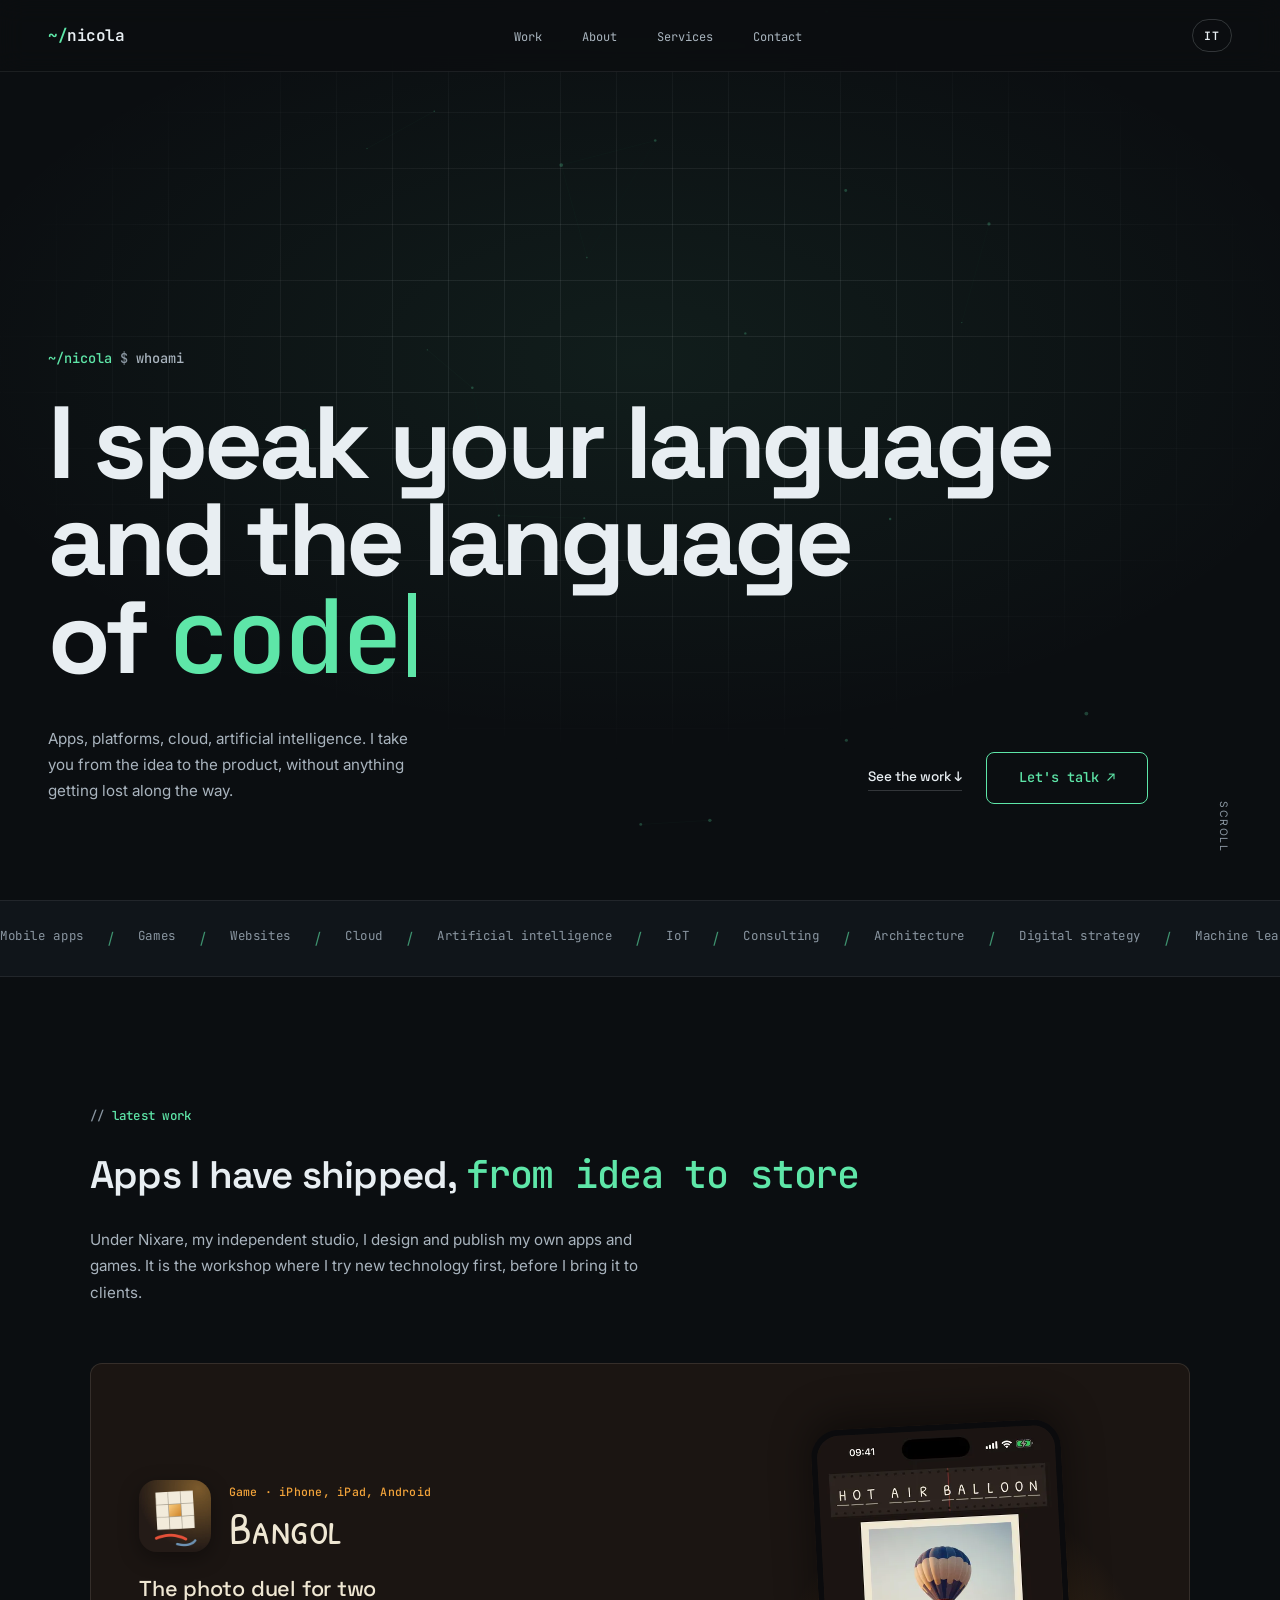
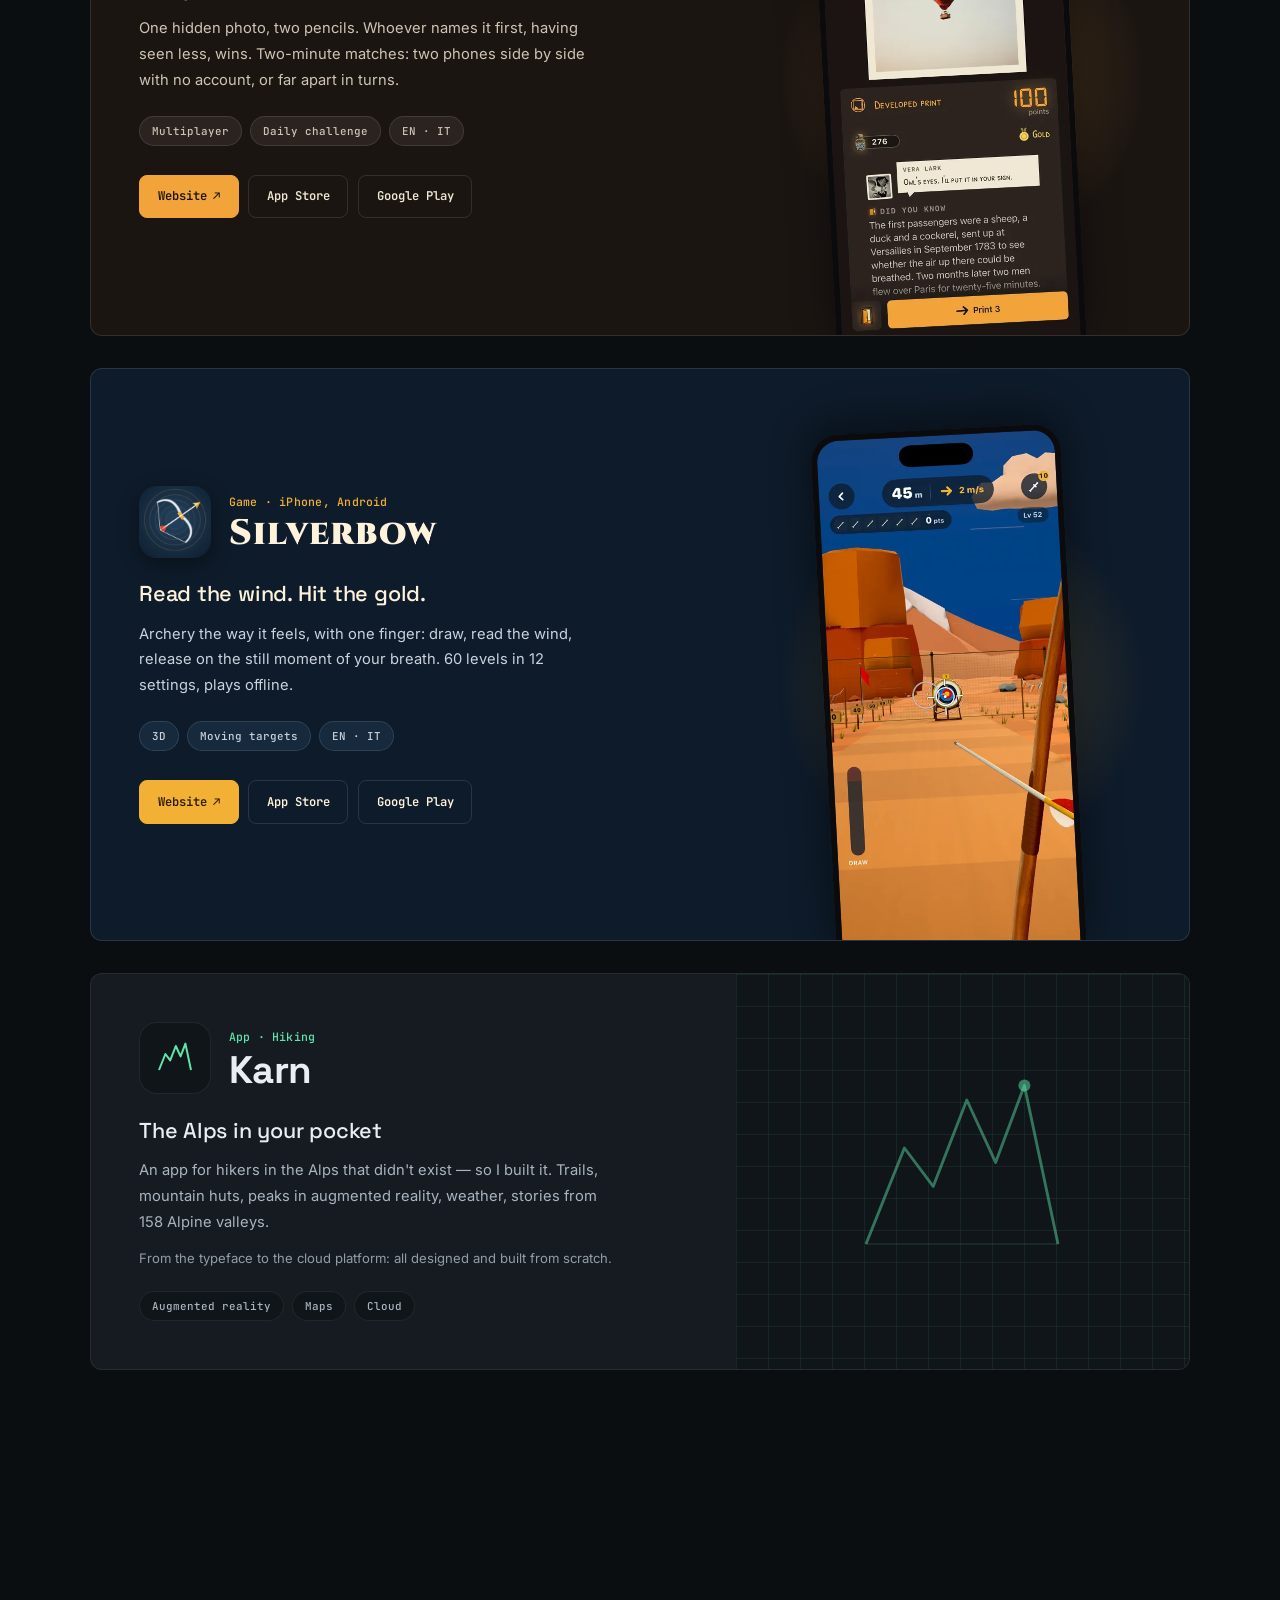
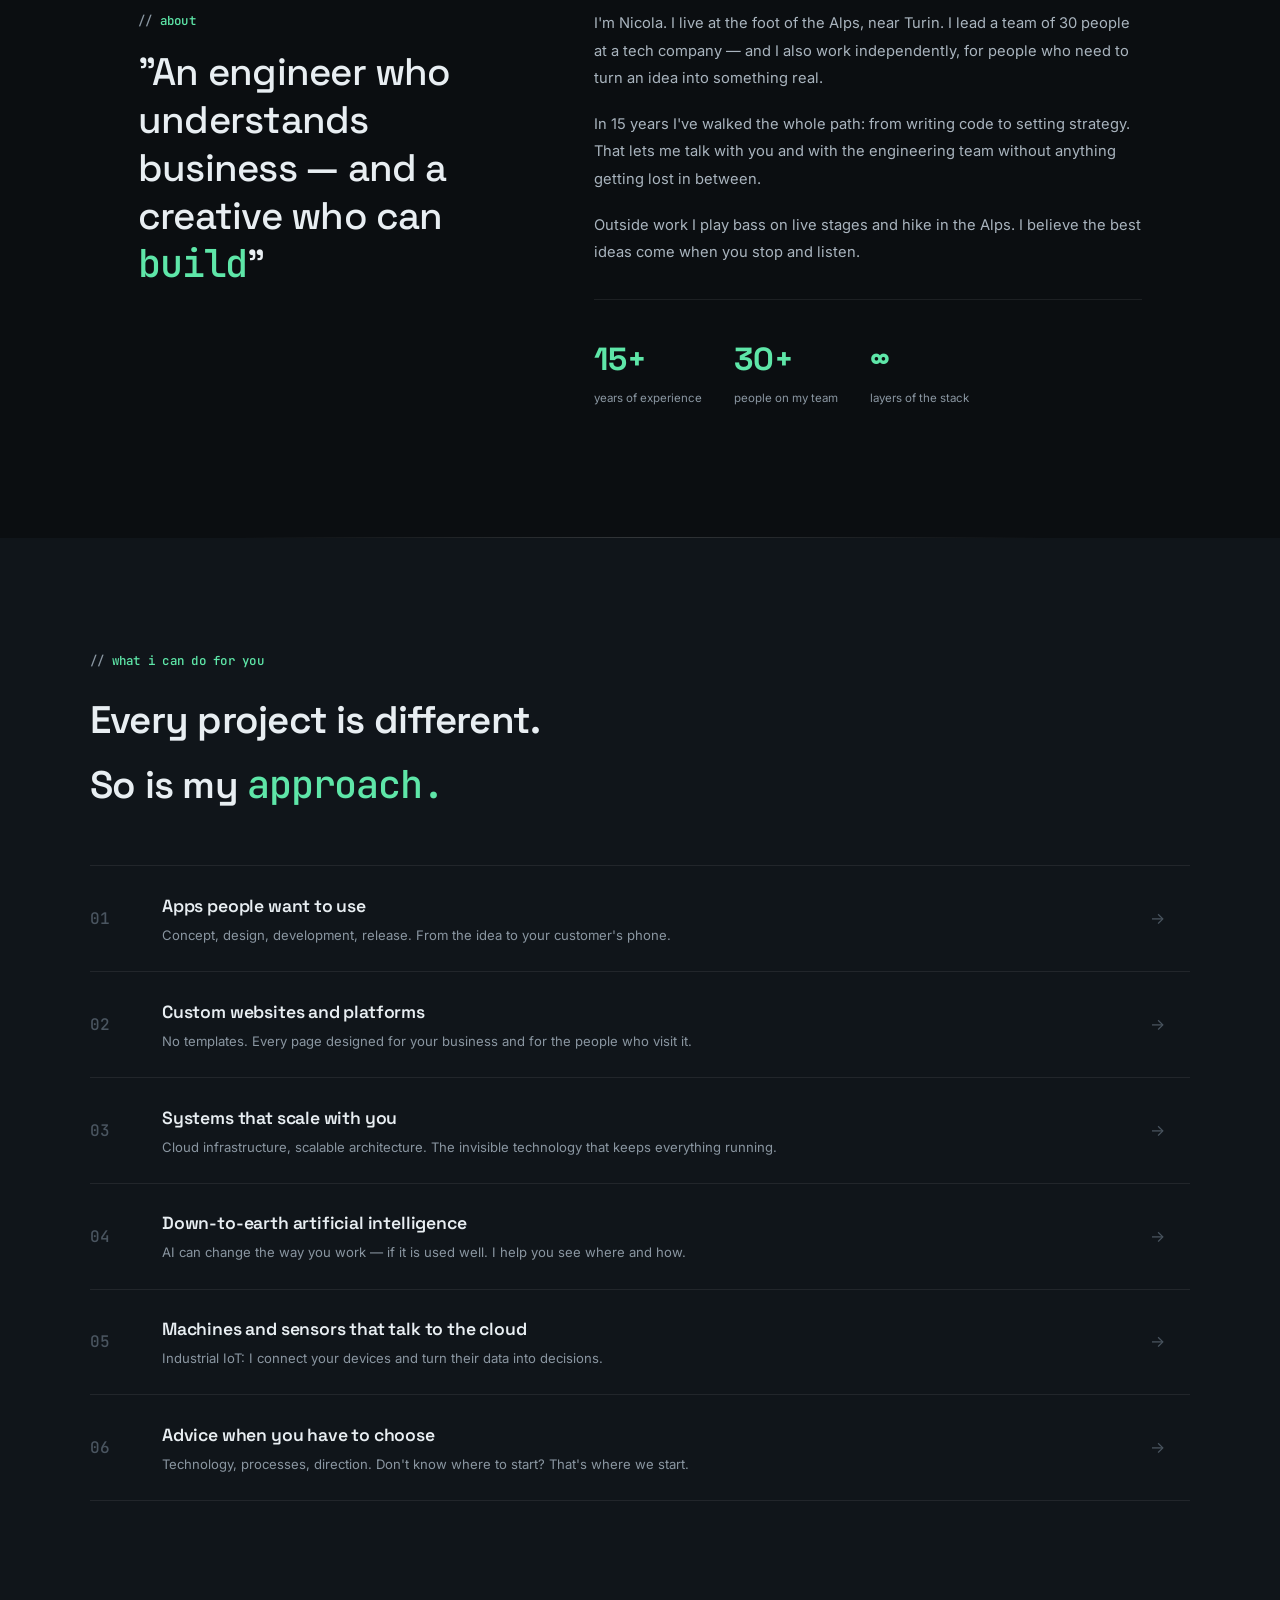
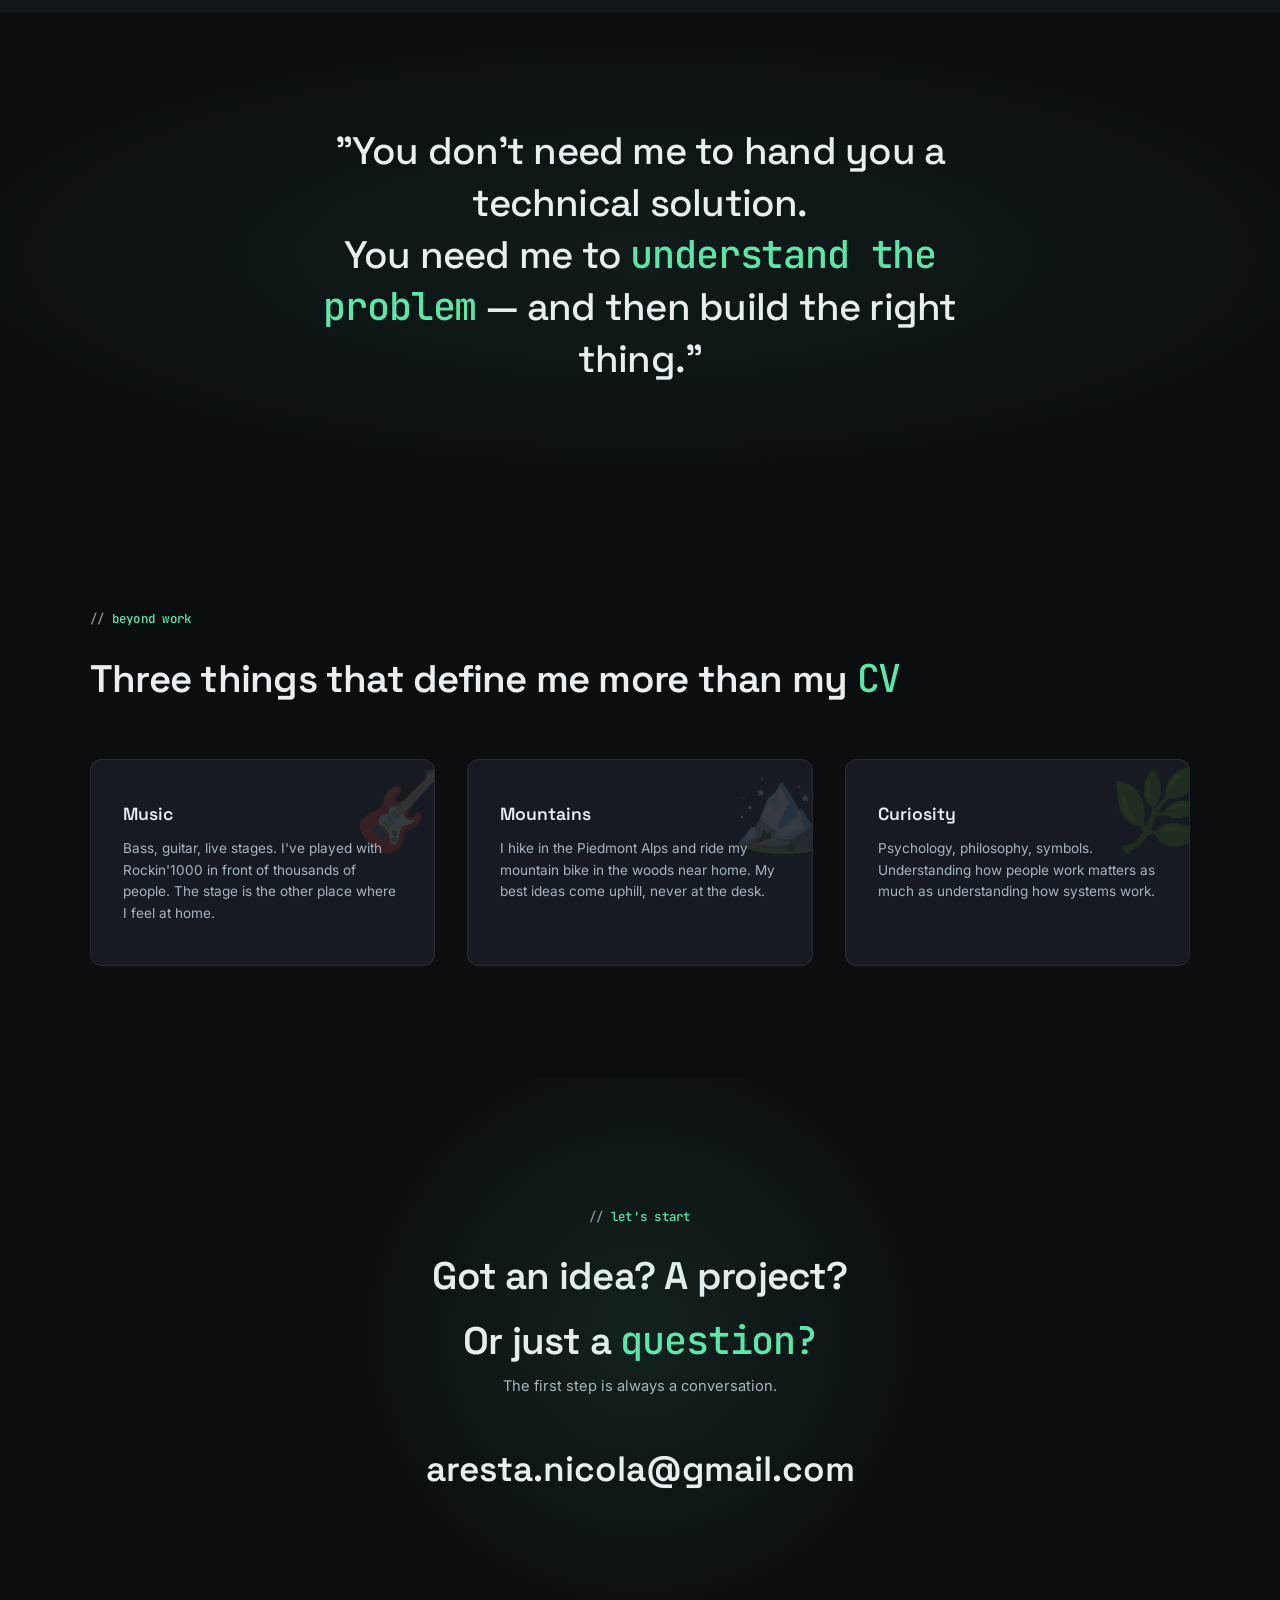
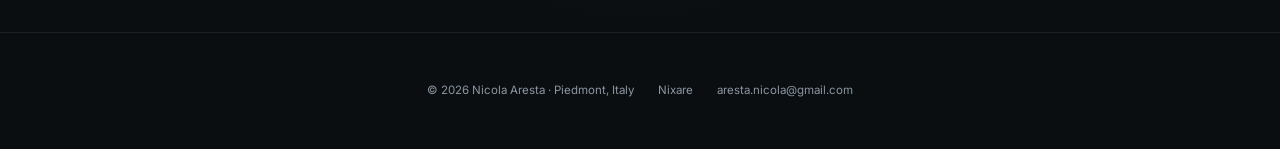
==== commit aaad9021: "Sito di Nicola Aresta: stile da sviluppatore Build di nicobass86/nicolaaresta-website con SITE_URL=h" ====
--- a/en/index.html
+++ b/en/index.html
@@ -1 +1 @@
-<!DOCTYPE html><html lang="en"><head><meta charset="UTF-8"><meta name="viewport" content="width=device-width, initial-scale=1.0"><meta name="generator" content="Astro v7.2.9"><title>Nicola Aresta — Apps, platforms and artificial intelligence</title><meta name="description" content="I speak your language and the language of code. Apps, platforms, cloud, AI and IoT: I take you from the idea to the product without losing anything along the way."><link rel="canonical" href="https://nixare.github.io/en/"><link rel="alternate" hreflang="it" href="https://nixare.github.io/"><link rel="alternate" hreflang="en" href="https://nixare.github.io/en/"><link rel="alternate" hreflang="x-default" href="https://nixare.github.io/"><meta name="robots" content="index, follow"><meta name="author" content="Nicola Aresta"><meta name="theme-color" content="#F7F6F2"><meta name="color-scheme" content="light"><link rel="icon" type="image/svg+xml" href="/favicon.svg"><link rel="apple-touch-icon" href="/apple-touch-icon.png"><link rel="sitemap" href="/sitemap-index.xml"><meta property="og:type" content="website"><meta property="og:site_name" content="Nicola Aresta"><meta property="og:locale" content="en_GB"><meta property="og:locale:alternate" content="it_IT"><meta property="og:url" content="https://nixare.github.io/en/"><meta property="og:title" content="Nicola Aresta — Apps, platforms and artificial intelligence"><meta property="og:description" content="I speak your language and the language of code. Apps, platforms, cloud, AI and IoT: I take you from the idea to the product without losing anything along the way."><meta property="og:image" content="https://nixare.github.io/og-image.png"><meta property="og:image:width" content="1200"><meta property="og:image:height" content="630"><meta property="og:image:alt" content="Nicola Aresta — I speak your language and the language of code"><meta name="twitter:card" content="summary_large_image"><meta name="twitter:title" content="Nicola Aresta — Apps, platforms and artificial intelligence"><meta name="twitter:description" content="I speak your language and the language of code. Apps, platforms, cloud, AI and IoT: I take you from the idea to the product without losing anything along the way."><meta name="twitter:image" content="https://nixare.github.io/og-image.png"><link rel="preload" href="/fonts/Cinzel.woff2" as="font" type="font/woff2" crossorigin><link rel="preload" href="/fonts/PatrickHandSC-Regular.woff2" as="font" type="font/woff2" crossorigin><link rel="preconnect" href="https://fonts.googleapis.com"><link rel="preconnect" href="https://fonts.gstatic.com" crossorigin><link rel="stylesheet" href="https://fonts.googleapis.com/css2?family=Space+Grotesk:wght@400;500;600;700&family=Inter:wght@400;500&family=Instrument+Serif:ital@0;1&display=swap"><script type="application/ld+json">{"@context":"https://schema.org","@type":"Person","name":"Nicola Aresta","url":"https://nixare.github.io/en/","image":"https://nixare.github.io/og-image.png","email":"aresta.nicola@gmail.com","jobTitle":"Technology consultant and developer","description":"I speak your language and the language of code. Apps, platforms, cloud, AI and IoT: I take you from the idea to the product without losing anything along the way.","address":{"@type":"PostalAddress","addressRegion":"Piemonte","addressCountry":"IT"},"knowsAbout":["Mobile app development","Mobile games","Web platforms","Cloud architecture","Artificial intelligence","Industrial IoT","Technology consulting"]}</script><link rel="stylesheet" href="/_astro/ScrollReveal.Db0QPwil.css"></head><body><a href="#contenuto" class="skip-link">Skip to content</a><nav class="nav" id="site-nav" data-open-label="Open the menu" data-close-label="Close the menu" data-astro-cid-wpvy4v7s><div class="nav-bar" data-astro-cid-wpvy4v7s><a href="#top" class="nav-name font-display" data-astro-cid-wpvy4v7s>Nicola</a><ul class="nav-links" data-astro-cid-wpvy4v7s><li data-astro-cid-wpvy4v7s><a href="#lavori" data-astro-cid-wpvy4v7s>Work</a></li><li data-astro-cid-wpvy4v7s><a href="#chi-sono" data-astro-cid-wpvy4v7s>About</a></li><li data-astro-cid-wpvy4v7s><a href="#servizi" data-astro-cid-wpvy4v7s>Services</a></li><li data-astro-cid-wpvy4v7s><a href="#contatti" data-astro-cid-wpvy4v7s>Contact</a></li></ul><div class="nav-right" data-astro-cid-wpvy4v7s><a href="/" hreflang="it" lang="it" class="nav-lang font-display" aria-label="Italiano" data-astro-cid-wpvy4v7s>IT</a><button type="button" class="nav-toggle" id="nav-toggle" aria-expanded="false" aria-controls="nav-menu" aria-label="Open the menu" data-astro-cid-wpvy4v7s><span class="bar" data-astro-cid-wpvy4v7s></span><span class="bar" data-astro-cid-wpvy4v7s></span></button></div></div><div class="nav-menu" id="nav-menu" hidden data-astro-cid-wpvy4v7s><ul data-astro-cid-wpvy4v7s><li data-astro-cid-wpvy4v7s><a href="#lavori" data-astro-cid-wpvy4v7s>Work</a></li><li data-astro-cid-wpvy4v7s><a href="#chi-sono" data-astro-cid-wpvy4v7s>About</a></li><li data-astro-cid-wpvy4v7s><a href="#servizi" data-astro-cid-wpvy4v7s>Services</a></li><li data-astro-cid-wpvy4v7s><a href="#contatti" data-astro-cid-wpvy4v7s>Contact</a></li></ul><a href="mailto:aresta.nicola@gmail.com" class="nav-menu-mail font-display" data-astro-cid-wpvy4v7s>aresta.nicola@gmail.com</a></div></nav><script type="module">var e=document.getElementById(`site-nav`),t=document.getElementById(`nav-toggle`),n=document.getElementById(`nav-menu`);function r(r){e.classList.toggle(`open`,r),t.setAttribute(`aria-expanded`,String(r)),t.setAttribute(`aria-label`,(r?e.dataset.closeLabel:e.dataset.openLabel)??``),document.body.style.overflow=r?`hidden`:``,r?n.hidden=!1:window.setTimeout(()=>{e.classList.contains(`open`)||(n.hidden=!0)},300)}t.addEventListener(`click`,()=>{r(t.getAttribute(`aria-expanded`)!==`true`)}),n.addEventListener(`click`,e=>{e.target.closest(`a`)&&r(!1)}),document.addEventListener(`keydown`,n=>{n.key===`Escape`&&e.classList.contains(`open`)&&(r(!1),t.focus())}),window.matchMedia(`(min-width: 901px)`).addEventListener(`change`,t=>{t.matches&&e.classList.contains(`open`)&&r(!1)});</script><main id="contenuto"><section class="hero" id="top" data-astro-cid-ge2uvauf><canvas id="heroCanvas" aria-hidden="true" data-astro-cid-ge2uvauf></canvas><div class="hero-bg" data-astro-cid-ge2uvauf></div><div class="hero-inner" data-astro-cid-ge2uvauf><h1 class="hero-title font-display" data-astro-cid-ge2uvauf>I speak your language<br data-astro-cid-ge2uvauf>and the language<br data-astro-cid-ge2uvauf>of <em class="font-serif accent" data-astro-cid-ge2uvauf>code</em></h1><div class="hero-bottom hero-bottom-flex" data-astro-cid-ge2uvauf><p class="hero-desc" data-astro-cid-ge2uvauf>Apps, platforms, cloud, artificial intelligence. I take you from the idea to the product, without anything getting lost along the way.</p><div class="hero-actions" data-astro-cid-ge2uvauf><a href="#lavori" class="hero-link font-display" data-astro-cid-ge2uvauf>See the work ↓</a><a href="#contatti" class="hero-cta font-display" data-astro-cid-ge2uvauf>Let&#39;s talk ↗</a></div></div></div><div class="hero-scroll hide-mobile" aria-hidden="true" data-astro-cid-ge2uvauf>scroll</div></section><script type="module">var e=document.getElementById(`heroCanvas`),t=document.querySelector(`.hero`);if(e&&t){let n=e.getContext(`2d`),r=window.matchMedia(`(prefers-reduced-motion: reduce)`),i=0,a=0,o=0,s=!0,c=[];function l(){return{x:Math.random()*i,y:Math.random()*a,vx:(Math.random()-.5)*.08,vy:(Math.random()-.5)*.08,r:Math.random()*1.5+.5}}function u(){let t=Math.min(devicePixelRatio||1,2),r=i,o=a;if(i=e.offsetWidth,a=e.offsetHeight,e.width=Math.round(i*t),e.height=Math.round(a*t),n.setTransform(t,0,0,t,0,0),!c.length)c=Array.from({length:20},l);else if(r&&o){let e=i/r,t=a/o;c.forEach(n=>{n.x*=e,n.y*=t})}}function d(){n.clearRect(0,0,i,a);for(let e of c)e.x+=e.vx,e.y+=e.vy,e.x<0&&(e.x=i),e.x>i&&(e.x=0),e.y<0&&(e.y=a),e.y>a&&(e.y=0),n.beginPath(),n.arc(e.x,e.y,e.r,0,Math.PI*2),n.fillStyle=`rgba(124,93,32,0.30)`,n.fill();for(let e=0;e<c.length;e++)for(let t=e+1;t<c.length;t++){let r=c[e].x-c[t].x,i=c[e].y-c[t].y,a=Math.hypot(r,i);a<180&&(n.beginPath(),n.strokeStyle=`rgba(124,93,32,${.07*(1-a/180)})`,n.lineWidth=.5,n.moveTo(c[e].x,c[e].y),n.lineTo(c[t].x,c[t].y),n.stroke())}}function f(){d(),o=requestAnimationFrame(f)}function p(){o||r.matches||(o=requestAnimationFrame(f))}function m(){o&&=(cancelAnimationFrame(o),0)}function h(){s&&!document.hidden&&!r.matches?p():m()}u(),d(),window.addEventListener(`resize`,()=>{u(),o||d()}),document.addEventListener(`visibilitychange`,h),r.addEventListener(`change`,h),new IntersectionObserver(([e])=>{s=e.isIntersecting,h()}).observe(t),h()}</script><div class="marquee" aria-hidden="true" data-astro-cid-543bmuqs><div class="marquee-track" data-astro-cid-543bmuqs><span class="marquee-item" data-astro-cid-543bmuqs>Mobile apps</span><span class="marquee-dot" data-astro-cid-543bmuqs>·</span><span class="marquee-item" data-astro-cid-543bmuqs>Games</span><span class="marquee-dot" data-astro-cid-543bmuqs>·</span><span class="marquee-item" data-astro-cid-543bmuqs>Websites</span><span class="marquee-dot" data-astro-cid-543bmuqs>·</span><span class="marquee-item" data-astro-cid-543bmuqs>Cloud</span><span class="marquee-dot" data-astro-cid-543bmuqs>·</span><span class="marquee-item" data-astro-cid-543bmuqs>Artificial intelligence</span><span class="marquee-dot" data-astro-cid-543bmuqs>·</span><span class="marquee-item" data-astro-cid-543bmuqs>IoT</span><span class="marquee-dot" data-astro-cid-543bmuqs>·</span><span class="marquee-item" data-astro-cid-543bmuqs>Consulting</span><span class="marquee-dot" data-astro-cid-543bmuqs>·</span><span class="marquee-item" data-astro-cid-543bmuqs>Architecture</span><span class="marquee-dot" data-astro-cid-543bmuqs>·</span><span class="marquee-item" data-astro-cid-543bmuqs>Digital strategy</span><span class="marquee-dot" data-astro-cid-543bmuqs>·</span><span class="marquee-item" data-astro-cid-543bmuqs>Machine learning</span><span class="marquee-dot" data-astro-cid-543bmuqs>·</span><span class="marquee-item" data-astro-cid-543bmuqs>Mobile apps</span><span class="marquee-dot" data-astro-cid-543bmuqs>·</span><span class="marquee-item" data-astro-cid-543bmuqs>Games</span><span class="marquee-dot" data-astro-cid-543bmuqs>·</span><span class="marquee-item" data-astro-cid-543bmuqs>Websites</span><span class="marquee-dot" data-astro-cid-543bmuqs>·</span><span class="marquee-item" data-astro-cid-543bmuqs>Cloud</span><span class="marquee-dot" data-astro-cid-543bmuqs>·</span><span class="marquee-item" data-astro-cid-543bmuqs>Artificial intelligence</span><span class="marquee-dot" data-astro-cid-543bmuqs>·</span><span class="marquee-item" data-astro-cid-543bmuqs>IoT</span><span class="marquee-dot" data-astro-cid-543bmuqs>·</span><span class="marquee-item" data-astro-cid-543bmuqs>Consulting</span><span class="marquee-dot" data-astro-cid-543bmuqs>·</span><span class="marquee-item" data-astro-cid-543bmuqs>Architecture</span><span class="marquee-dot" data-astro-cid-543bmuqs>·</span><span class="marquee-item" data-astro-cid-543bmuqs>Digital strategy</span><span class="marquee-dot" data-astro-cid-543bmuqs>·</span><span class="marquee-item" data-astro-cid-543bmuqs>Machine learning</span><span class="marquee-dot" data-astro-cid-543bmuqs>·</span></div></div><section class="work pad-mobile" id="lavori" data-astro-cid-t3eiqlen><div class="work-header" data-astro-cid-t3eiqlen><div class="label reveal" data-astro-cid-t3eiqlen>Latest work</div><h2 class="sec-title reveal" data-astro-cid-t3eiqlen>Apps I have shipped, <em class="font-serif accent" data-astro-cid-t3eiqlen>from idea to store</em></h2><p class="work-intro reveal" data-astro-cid-t3eiqlen>Under Nixare, my independent studio, I design and publish my own apps and games. It is the workshop where I try new technology first, before I bring it to clients.</p></div><div class="work-list" data-astro-cid-t3eiqlen><article class="app app-bangol reveal" aria-labelledby="app-bangol" data-astro-cid-t3eiqlen><div class="app-text" data-astro-cid-t3eiqlen><div class="app-head" data-astro-cid-t3eiqlen><img class="app-icon" src="/work/bangol/icon.webp" alt="" width="72" height="72" loading="lazy" decoding="async" data-astro-cid-t3eiqlen><div data-astro-cid-t3eiqlen><p class="app-kicker" data-astro-cid-t3eiqlen>Game · iPhone, iPad, Android</p><h3 class="app-name f-marker" id="app-bangol" data-astro-cid-t3eiqlen>Bangol</h3></div></div><p class="app-tagline" data-astro-cid-t3eiqlen>The photo duel for two</p><p class="app-desc" data-astro-cid-t3eiqlen>One hidden photo, two pencils. Whoever names it first, having seen less, wins. Two-minute matches: two phones side by side with no account, or far apart in turns.</p><ul class="app-tags" data-astro-cid-t3eiqlen><li data-astro-cid-t3eiqlen>Multiplayer</li><li data-astro-cid-t3eiqlen>Daily challenge</li><li data-astro-cid-t3eiqlen>EN · IT</li></ul><div class="app-links" data-astro-cid-t3eiqlen><a class="btn btn-solid" href="https://nixare.github.io/bangol-site/" data-astro-cid-t3eiqlen>Website <span aria-hidden="true" data-astro-cid-t3eiqlen>↗</span></a><a class="btn" href="https://apps.apple.com/app/id6811360804" rel="noopener" data-astro-cid-t3eiqlen>App Store</a><a class="btn" href="https://play.google.com/store/apps/details?id=com.nixare.bangol" rel="noopener" data-astro-cid-t3eiqlen>Google Play</a></div></div><div class="app-visual" data-astro-cid-t3eiqlen><div class="glow-disc" data-astro-cid-t3eiqlen></div><img class="phone" src="/work/bangol/shot-en.webp" alt="Screenshot of Bangol" width="460" height="1000" loading="lazy" decoding="async" data-astro-cid-t3eiqlen></div></article><article class="app app-silverbow reveal" aria-labelledby="app-silverbow" data-astro-cid-t3eiqlen><div class="app-text" data-astro-cid-t3eiqlen><div class="app-head" data-astro-cid-t3eiqlen><img class="app-icon" src="/work/silverbow/icon.webp" alt="" width="72" height="72" loading="lazy" decoding="async" data-astro-cid-t3eiqlen><div data-astro-cid-t3eiqlen><p class="app-kicker" data-astro-cid-t3eiqlen>Game · iPhone, Android</p><h3 class="app-name f-cinzel" id="app-silverbow" data-astro-cid-t3eiqlen>Silverbow</h3></div></div><p class="app-tagline" data-astro-cid-t3eiqlen>Read the wind. Hit the gold.</p><p class="app-desc" data-astro-cid-t3eiqlen>Archery the way it feels, with one finger: draw, read the wind, release on the still moment of your breath. 60 levels in 12 settings, plays offline.</p><ul class="app-tags" data-astro-cid-t3eiqlen><li data-astro-cid-t3eiqlen>3D</li><li data-astro-cid-t3eiqlen>Moving targets</li><li data-astro-cid-t3eiqlen>EN · IT</li></ul><div class="app-links" data-astro-cid-t3eiqlen><a class="btn btn-solid" href="https://nixare.github.io/silverbow-site/" data-astro-cid-t3eiqlen>Website <span aria-hidden="true" data-astro-cid-t3eiqlen>↗</span></a><a class="btn" href="https://apps.apple.com/app/id6830253870" rel="noopener" data-astro-cid-t3eiqlen>App Store</a><a class="btn" href="https://play.google.com/store/apps/details?id=com.nixare.silverbow" rel="noopener" data-astro-cid-t3eiqlen>Google Play</a></div></div><div class="app-visual" data-astro-cid-t3eiqlen><div class="glow-disc" data-astro-cid-t3eiqlen></div><img class="phone" src="/work/silverbow/shot-en.webp" alt="Screenshot of Silverbow" width="460" height="1000" loading="lazy" decoding="async" data-astro-cid-t3eiqlen></div></article><article class="app app-karn reveal" aria-labelledby="app-karn" data-astro-cid-t3eiqlen><div class="app-text" data-astro-cid-t3eiqlen><div class="app-head" data-astro-cid-t3eiqlen><div class="karn-mark" aria-hidden="true" data-astro-cid-t3eiqlen><svg width="40" height="40" viewBox="0 0 100 100" fill="none" data-astro-cid-t3eiqlen><path d="M10 80 L26 40 L38 56 L52 20 L64 46 L76 14 L90 80" stroke="currentColor" stroke-width="5" stroke-linejoin="round" data-astro-cid-t3eiqlen></path></svg></div><div data-astro-cid-t3eiqlen><p class="app-kicker" data-astro-cid-t3eiqlen>App · Hiking</p><h3 class="app-name font-display" id="app-karn" data-astro-cid-t3eiqlen>Karn</h3></div></div><p class="app-tagline" data-astro-cid-t3eiqlen>The Alps in your pocket</p><p class="app-desc" data-astro-cid-t3eiqlen>An app for hikers in the Alps that didn&#39;t exist — so I built it. Trails, mountain huts, peaks in augmented reality, weather, stories from 158 Alpine valleys.</p><p class="app-sub" data-astro-cid-t3eiqlen>From the typeface to the cloud platform: all designed and built from scratch.</p><ul class="app-tags" data-astro-cid-t3eiqlen><li data-astro-cid-t3eiqlen>Augmented reality</li><li data-astro-cid-t3eiqlen>Maps</li><li data-astro-cid-t3eiqlen>Cloud</li></ul></div><div class="app-visual karn-visual" aria-hidden="true" data-astro-cid-t3eiqlen><div class="karn-grid" data-astro-cid-t3eiqlen></div><svg viewBox="0 0 100 100" fill="none" class="karn-ridge" data-astro-cid-t3eiqlen><path d="M10 80 L26 40 L38 56 L52 20 L64 46 L76 14 L90 80" stroke="var(--accent)" stroke-width="1.2" fill="none" opacity="0.45" stroke-linejoin="round" data-astro-cid-t3eiqlen></path><circle cx="76" cy="14" r="2.5" fill="var(--accent)" opacity="0.5" data-astro-cid-t3eiqlen></circle><line x1="10" y1="80" x2="90" y2="80" stroke="var(--accent)" stroke-width="0.5" opacity="0.2" data-astro-cid-t3eiqlen></line></svg></div></article></div></section><section class="about grid-collapse pad-mobile" id="chi-sono" data-astro-cid-oxgmilyn><div class="about-left reveal-left" data-astro-cid-oxgmilyn><div class="label" data-astro-cid-oxgmilyn>About</div><p class="big-quote font-serif" data-astro-cid-oxgmilyn>&quot;An engineer who understands business — and a creative who can <em class="accent" data-astro-cid-oxgmilyn>build</em>&quot;</p></div><div class="about-right reveal-right" data-astro-cid-oxgmilyn><p data-astro-cid-oxgmilyn>I&#39;m Nicola. I live at the foot of the Alps, near Turin. I lead a team of 30 people at a tech company — and I also work independently, for people who need to turn an idea into something real.</p><p data-astro-cid-oxgmilyn>In 15 years I&#39;ve walked the whole path: from writing code to setting strategy. That lets me talk with you and with the engineering team without anything getting lost in between.</p><p data-astro-cid-oxgmilyn>Outside work I play bass on live stages and hike in the Alps. I believe the best ideas come when you stop and listen.</p><div class="about-nums" data-astro-cid-oxgmilyn><div class="n-item" data-astro-cid-oxgmilyn><div class="n font-display" data-count="15" data-astro-cid-oxgmilyn>15+</div><div class="nl" data-astro-cid-oxgmilyn>years of experience</div></div><div class="n-item" data-astro-cid-oxgmilyn><div class="n font-display" data-count="30" data-astro-cid-oxgmilyn>30+</div><div class="nl" data-astro-cid-oxgmilyn>people on my team</div></div><div class="n-item" data-astro-cid-oxgmilyn><div class="n font-display" data-astro-cid-oxgmilyn>∞</div><div class="nl" data-astro-cid-oxgmilyn>layers of the stack</div></div></div></div></section><script type="module">var e=new IntersectionObserver(t=>{t.forEach(t=>{if(t.isIntersecting){let n=t.target,r=parseInt(n.dataset.count||`0`),i=0,a=()=>{if(i+=Math.ceil(r/25),i>=r){n.textContent=r+`+`;return}n.textContent=String(i),requestAnimationFrame(a)};a(),e.unobserve(n)}})},{threshold:.5});document.querySelectorAll(`[data-count]`).forEach(t=>e.observe(t));</script><div class="divider"></div><section class="services pad-mobile" id="servizi" data-astro-cid-lesv7jgp><div class="svc-header" data-astro-cid-lesv7jgp><div class="label reveal" data-astro-cid-lesv7jgp>What I can do for you</div><h2 class="sec-title reveal" data-astro-cid-lesv7jgp>Every project is different.<br data-astro-cid-lesv7jgp>So is my <em class="font-serif accent" data-astro-cid-lesv7jgp>approach.</em></h2></div><div class="svc-wrap" data-astro-cid-lesv7jgp><div class="svc-item reveal" data-astro-cid-lesv7jgp><span class="svc-n font-serif" aria-hidden="true" data-astro-cid-lesv7jgp>1</span><div class="svc-body" data-astro-cid-lesv7jgp><h3 class="font-display" data-astro-cid-lesv7jgp>Apps people want to use</h3><p data-astro-cid-lesv7jgp>Concept, design, development, release. From the idea to your customer&#39;s phone.</p></div><span class="svc-arrow" aria-hidden="true" data-astro-cid-lesv7jgp>→</span></div><div class="svc-item reveal" data-astro-cid-lesv7jgp><span class="svc-n font-serif" aria-hidden="true" data-astro-cid-lesv7jgp>2</span><div class="svc-body" data-astro-cid-lesv7jgp><h3 class="font-display" data-astro-cid-lesv7jgp>Custom websites and platforms</h3><p data-astro-cid-lesv7jgp>No templates. Every page designed for your business and for the people who visit it.</p></div><span class="svc-arrow" aria-hidden="true" data-astro-cid-lesv7jgp>→</span></div><div class="svc-item reveal" data-astro-cid-lesv7jgp><span class="svc-n font-serif" aria-hidden="true" data-astro-cid-lesv7jgp>3</span><div class="svc-body" data-astro-cid-lesv7jgp><h3 class="font-display" data-astro-cid-lesv7jgp>Systems that scale with you</h3><p data-astro-cid-lesv7jgp>Cloud infrastructure, scalable architecture. The invisible technology that keeps everything running.</p></div><span class="svc-arrow" aria-hidden="true" data-astro-cid-lesv7jgp>→</span></div><div class="svc-item reveal" data-astro-cid-lesv7jgp><span class="svc-n font-serif" aria-hidden="true" data-astro-cid-lesv7jgp>4</span><div class="svc-body" data-astro-cid-lesv7jgp><h3 class="font-display" data-astro-cid-lesv7jgp>Down-to-earth artificial intelligence</h3><p data-astro-cid-lesv7jgp>AI can change the way you work — if it is used well. I help you see where and how.</p></div><span class="svc-arrow" aria-hidden="true" data-astro-cid-lesv7jgp>→</span></div><div class="svc-item reveal" data-astro-cid-lesv7jgp><span class="svc-n font-serif" aria-hidden="true" data-astro-cid-lesv7jgp>5</span><div class="svc-body" data-astro-cid-lesv7jgp><h3 class="font-display" data-astro-cid-lesv7jgp>Machines and sensors that talk to the cloud</h3><p data-astro-cid-lesv7jgp>Industrial IoT: I connect your devices and turn their data into decisions.</p></div><span class="svc-arrow" aria-hidden="true" data-astro-cid-lesv7jgp>→</span></div><div class="svc-item reveal" data-astro-cid-lesv7jgp><span class="svc-n font-serif" aria-hidden="true" data-astro-cid-lesv7jgp>6</span><div class="svc-body" data-astro-cid-lesv7jgp><h3 class="font-display" data-astro-cid-lesv7jgp>Advice when you have to choose</h3><p data-astro-cid-lesv7jgp>Technology, processes, direction. Don&#39;t know where to start? That&#39;s where we start.</p></div><span class="svc-arrow" aria-hidden="true" data-astro-cid-lesv7jgp>→</span></div></div></section><section class="statement" data-astro-cid-zx4qcpyt><div class="glow" data-astro-cid-zx4qcpyt></div><blockquote class="reveal font-serif" data-astro-cid-zx4qcpyt>&quot;You don&#39;t need me to hand you a technical solution.<br data-astro-cid-zx4qcpyt>You need me to <em class="accent" data-astro-cid-zx4qcpyt>understand the problem</em> — and then build the right thing.&quot;</blockquote></section><section class="persona pad-mobile" data-astro-cid-yfgg3kmp><div class="persona-header" data-astro-cid-yfgg3kmp><div class="label reveal" data-astro-cid-yfgg3kmp>Beyond work</div><h2 class="sec-title reveal" data-astro-cid-yfgg3kmp>Three things that define me more than my <em class="font-serif accent" data-astro-cid-yfgg3kmp>CV</em></h2></div><div class="persona-row grid-collapse" data-astro-cid-yfgg3kmp><div class="p-card reveal" data-astro-cid-yfgg3kmp><div class="p-bg" aria-hidden="true" data-astro-cid-yfgg3kmp>🎸</div><h3 class="font-display" data-astro-cid-yfgg3kmp>Music</h3><p data-astro-cid-yfgg3kmp>Bass, guitar, live stages. I&#39;ve played with Rockin&#39;1000 in front of thousands of people. The stage is the other place where I feel at home.</p></div><div class="p-card reveal" data-astro-cid-yfgg3kmp><div class="p-bg" aria-hidden="true" data-astro-cid-yfgg3kmp>🏔️</div><h3 class="font-display" data-astro-cid-yfgg3kmp>Mountains</h3><p data-astro-cid-yfgg3kmp>I hike in the Piedmont Alps and ride my mountain bike in the woods near home. My best ideas come uphill, never at the desk.</p></div><div class="p-card reveal" data-astro-cid-yfgg3kmp><div class="p-bg" aria-hidden="true" data-astro-cid-yfgg3kmp>🌿</div><h3 class="font-display" data-astro-cid-yfgg3kmp>Curiosity</h3><p data-astro-cid-yfgg3kmp>Psychology, philosophy, symbols. Understanding how people work matters as much as understanding how systems work.</p></div></div></section><section class="contact" id="contatti" data-astro-cid-he3spzz3><div class="glow" data-astro-cid-he3spzz3></div><div class="label reveal" data-astro-cid-he3spzz3>Let&#39;s start</div><h2 class="sec-title reveal" data-astro-cid-he3spzz3>Got an idea? A project?<br data-astro-cid-he3spzz3>Or just a <em class="font-serif accent" data-astro-cid-he3spzz3>question?</em></h2><p class="c-desc reveal" data-astro-cid-he3spzz3>The first step is always a conversation.</p><a href="mailto:aresta.nicola@gmail.com" class="contact-link reveal font-display" aria-label="Write to me at aresta.nicola@gmail.com" data-astro-cid-he3spzz3>aresta.nicola@gmail.com</a></section></main><footer data-astro-cid-jo6i4kqk><span data-astro-cid-jo6i4kqk>© 2026 Nicola Aresta · Piedmont, Italy</span><span data-astro-cid-jo6i4kqk>Nixare</span><a href="mailto:aresta.nicola@gmail.com" data-astro-cid-jo6i4kqk>aresta.nicola@gmail.com</a></footer><script type="module">var e=new IntersectionObserver(e=>{e.forEach(e=>{e.isIntersecting&&e.target.classList.add(`visible`)})},{threshold:.06,rootMargin:`0px 0px 60px 0px`});document.querySelectorAll(`.reveal, .reveal-left, .reveal-right`).forEach(t=>e.observe(t));</script></body></html>+<!DOCTYPE html><html lang="en"><head><meta charset="UTF-8"><meta name="viewport" content="width=device-width, initial-scale=1.0"><meta name="generator" content="Astro v7.2.9"><title>Nicola Aresta — Apps, platforms and artificial intelligence</title><meta name="description" content="I speak your language and the language of code. Apps, platforms, cloud, AI and IoT: I take you from the idea to the product without losing anything along the way."><link rel="canonical" href="https://nixare.github.io/en/"><link rel="alternate" hreflang="it" href="https://nixare.github.io/"><link rel="alternate" hreflang="en" href="https://nixare.github.io/en/"><link rel="alternate" hreflang="x-default" href="https://nixare.github.io/"><meta name="robots" content="index, follow"><meta name="author" content="Nicola Aresta"><meta name="theme-color" content="#0B0E11"><meta name="color-scheme" content="dark"><link rel="icon" type="image/svg+xml" href="/favicon.svg"><link rel="apple-touch-icon" href="/apple-touch-icon.png"><link rel="sitemap" href="/sitemap-index.xml"><meta property="og:type" content="website"><meta property="og:site_name" content="Nicola Aresta"><meta property="og:locale" content="en_GB"><meta property="og:locale:alternate" content="it_IT"><meta property="og:url" content="https://nixare.github.io/en/"><meta property="og:title" content="Nicola Aresta — Apps, platforms and artificial intelligence"><meta property="og:description" content="I speak your language and the language of code. Apps, platforms, cloud, AI and IoT: I take you from the idea to the product without losing anything along the way."><meta property="og:image" content="https://nixare.github.io/og-image.png"><meta property="og:image:width" content="1200"><meta property="og:image:height" content="630"><meta property="og:image:alt" content="Nicola Aresta — I speak your language and the language of code"><meta name="twitter:card" content="summary_large_image"><meta name="twitter:title" content="Nicola Aresta — Apps, platforms and artificial intelligence"><meta name="twitter:description" content="I speak your language and the language of code. Apps, platforms, cloud, AI and IoT: I take you from the idea to the product without losing anything along the way."><meta name="twitter:image" content="https://nixare.github.io/og-image.png"><link rel="preload" href="/fonts/Cinzel.woff2" as="font" type="font/woff2" crossorigin><link rel="preload" href="/fonts/PatrickHandSC-Regular.woff2" as="font" type="font/woff2" crossorigin><link rel="preconnect" href="https://fonts.googleapis.com"><link rel="preconnect" href="https://fonts.gstatic.com" crossorigin><link rel="stylesheet" href="https://fonts.googleapis.com/css2?family=Space+Grotesk:wght@400;500;600;700&family=Inter:wght@400;500&family=JetBrains+Mono:wght@400;500;600&display=swap"><script type="application/ld+json">{"@context":"https://schema.org","@type":"Person","name":"Nicola Aresta","url":"https://nixare.github.io/en/","image":"https://nixare.github.io/og-image.png","email":"aresta.nicola@gmail.com","jobTitle":"Technology consultant and developer","description":"I speak your language and the language of code. Apps, platforms, cloud, AI and IoT: I take you from the idea to the product without losing anything along the way.","address":{"@type":"PostalAddress","addressRegion":"Piemonte","addressCountry":"IT"},"knowsAbout":["Mobile app development","Mobile games","Web platforms","Cloud architecture","Artificial intelligence","Industrial IoT","Technology consulting"]}</script><link rel="stylesheet" href="/_astro/ScrollReveal.VqNdupdl.css"></head><body><a href="#contenuto" class="skip-link">Skip to content</a><nav class="nav" id="site-nav" data-open-label="Open the menu" data-close-label="Close the menu" data-astro-cid-wpvy4v7s><div class="nav-bar" data-astro-cid-wpvy4v7s><a href="#top" class="nav-name font-mono" data-astro-cid-wpvy4v7s><span class="accent" data-astro-cid-wpvy4v7s>~/</span>nicola</a><ul class="nav-links" data-astro-cid-wpvy4v7s><li data-astro-cid-wpvy4v7s><a href="#lavori" data-astro-cid-wpvy4v7s>Work</a></li><li data-astro-cid-wpvy4v7s><a href="#chi-sono" data-astro-cid-wpvy4v7s>About</a></li><li data-astro-cid-wpvy4v7s><a href="#servizi" data-astro-cid-wpvy4v7s>Services</a></li><li data-astro-cid-wpvy4v7s><a href="#contatti" data-astro-cid-wpvy4v7s>Contact</a></li></ul><div class="nav-right" data-astro-cid-wpvy4v7s><a href="/" hreflang="it" lang="it" class="nav-lang" aria-label="Italiano" data-astro-cid-wpvy4v7s>IT</a><button type="button" class="nav-toggle" id="nav-toggle" aria-expanded="false" aria-controls="nav-menu" aria-label="Open the menu" data-astro-cid-wpvy4v7s><span class="bar" data-astro-cid-wpvy4v7s></span><span class="bar" data-astro-cid-wpvy4v7s></span></button></div></div><div class="nav-menu" id="nav-menu" hidden data-astro-cid-wpvy4v7s><ul data-astro-cid-wpvy4v7s><li data-astro-cid-wpvy4v7s><a href="#lavori" data-astro-cid-wpvy4v7s>Work</a></li><li data-astro-cid-wpvy4v7s><a href="#chi-sono" data-astro-cid-wpvy4v7s>About</a></li><li data-astro-cid-wpvy4v7s><a href="#servizi" data-astro-cid-wpvy4v7s>Services</a></li><li data-astro-cid-wpvy4v7s><a href="#contatti" data-astro-cid-wpvy4v7s>Contact</a></li></ul><a href="mailto:aresta.nicola@gmail.com" class="nav-menu-mail font-display" data-astro-cid-wpvy4v7s>aresta.nicola@gmail.com</a></div></nav><script type="module">var e=document.getElementById(`site-nav`),t=document.getElementById(`nav-toggle`),n=document.getElementById(`nav-menu`);function r(r){e.classList.toggle(`open`,r),t.setAttribute(`aria-expanded`,String(r)),t.setAttribute(`aria-label`,(r?e.dataset.closeLabel:e.dataset.openLabel)??``),document.body.style.overflow=r?`hidden`:``,r?n.hidden=!1:window.setTimeout(()=>{e.classList.contains(`open`)||(n.hidden=!0)},300)}t.addEventListener(`click`,()=>{r(t.getAttribute(`aria-expanded`)!==`true`)}),n.addEventListener(`click`,e=>{e.target.closest(`a`)&&r(!1)}),document.addEventListener(`keydown`,n=>{n.key===`Escape`&&e.classList.contains(`open`)&&(r(!1),t.focus())}),window.matchMedia(`(min-width: 901px)`).addEventListener(`change`,t=>{t.matches&&e.classList.contains(`open`)&&r(!1)});</script><main id="contenuto"><section class="hero" id="top" data-astro-cid-ge2uvauf><canvas id="heroCanvas" aria-hidden="true" data-astro-cid-ge2uvauf></canvas><div class="hero-bg" data-astro-cid-ge2uvauf></div><div class="hero-grid" aria-hidden="true" data-astro-cid-ge2uvauf></div><div class="hero-inner" data-astro-cid-ge2uvauf><p class="hero-prompt font-mono" aria-hidden="true" data-astro-cid-ge2uvauf><span class="accent" data-astro-cid-ge2uvauf>~/nicola</span> <span class="dim" data-astro-cid-ge2uvauf>$</span> whoami</p><h1 class="hero-title font-display" data-astro-cid-ge2uvauf>I speak your language<br data-astro-cid-ge2uvauf>and the language<br data-astro-cid-ge2uvauf>of <em class="font-mono accent" data-astro-cid-ge2uvauf>code</em><span class="cursor" aria-hidden="true" data-astro-cid-ge2uvauf></span></h1><div class="hero-bottom hero-bottom-flex" data-astro-cid-ge2uvauf><p class="hero-desc" data-astro-cid-ge2uvauf>Apps, platforms, cloud, artificial intelligence. I take you from the idea to the product, without anything getting lost along the way.</p><div class="hero-actions" data-astro-cid-ge2uvauf><a href="#lavori" class="hero-link font-display" data-astro-cid-ge2uvauf>See the work ↓</a><a href="#contatti" class="hero-cta font-display" data-astro-cid-ge2uvauf>Let&#39;s talk ↗</a></div></div></div><div class="hero-scroll hide-mobile" aria-hidden="true" data-astro-cid-ge2uvauf>scroll</div></section><script type="module">var e=document.getElementById(`heroCanvas`),t=document.querySelector(`.hero`);if(e&&t){let n=e.getContext(`2d`),r=window.matchMedia(`(prefers-reduced-motion: reduce)`),i=0,a=0,o=0,s=!0,c=[];function l(){return{x:Math.random()*i,y:Math.random()*a,vx:(Math.random()-.5)*.08,vy:(Math.random()-.5)*.08,r:Math.random()*1.5+.5}}function u(){let t=Math.min(devicePixelRatio||1,2),r=i,o=a;if(i=e.offsetWidth,a=e.offsetHeight,e.width=Math.round(i*t),e.height=Math.round(a*t),n.setTransform(t,0,0,t,0,0),!c.length)c=Array.from({length:20},l);else if(r&&o){let e=i/r,t=a/o;c.forEach(n=>{n.x*=e,n.y*=t})}}function d(){n.clearRect(0,0,i,a);for(let e of c)e.x+=e.vx,e.y+=e.vy,e.x<0&&(e.x=i),e.x>i&&(e.x=0),e.y<0&&(e.y=a),e.y>a&&(e.y=0),n.beginPath(),n.arc(e.x,e.y,e.r,0,Math.PI*2),n.fillStyle=`rgba(94,230,168,0.35)`,n.fill();for(let e=0;e<c.length;e++)for(let t=e+1;t<c.length;t++){let r=c[e].x-c[t].x,i=c[e].y-c[t].y,a=Math.hypot(r,i);a<180&&(n.beginPath(),n.strokeStyle=`rgba(94,230,168,${.12*(1-a/180)})`,n.lineWidth=.5,n.moveTo(c[e].x,c[e].y),n.lineTo(c[t].x,c[t].y),n.stroke())}}function f(){d(),o=requestAnimationFrame(f)}function p(){o||r.matches||(o=requestAnimationFrame(f))}function m(){o&&=(cancelAnimationFrame(o),0)}function h(){s&&!document.hidden&&!r.matches?p():m()}u(),d(),window.addEventListener(`resize`,()=>{u(),o||d()}),document.addEventListener(`visibilitychange`,h),r.addEventListener(`change`,h),new IntersectionObserver(([e])=>{s=e.isIntersecting,h()}).observe(t),h()}</script><div class="marquee" aria-hidden="true" data-astro-cid-543bmuqs><div class="marquee-track" data-astro-cid-543bmuqs><span class="marquee-item" data-astro-cid-543bmuqs>Mobile apps</span><span class="marquee-dot" data-astro-cid-543bmuqs>/</span><span class="marquee-item" data-astro-cid-543bmuqs>Games</span><span class="marquee-dot" data-astro-cid-543bmuqs>/</span><span class="marquee-item" data-astro-cid-543bmuqs>Websites</span><span class="marquee-dot" data-astro-cid-543bmuqs>/</span><span class="marquee-item" data-astro-cid-543bmuqs>Cloud</span><span class="marquee-dot" data-astro-cid-543bmuqs>/</span><span class="marquee-item" data-astro-cid-543bmuqs>Artificial intelligence</span><span class="marquee-dot" data-astro-cid-543bmuqs>/</span><span class="marquee-item" data-astro-cid-543bmuqs>IoT</span><span class="marquee-dot" data-astro-cid-543bmuqs>/</span><span class="marquee-item" data-astro-cid-543bmuqs>Consulting</span><span class="marquee-dot" data-astro-cid-543bmuqs>/</span><span class="marquee-item" data-astro-cid-543bmuqs>Architecture</span><span class="marquee-dot" data-astro-cid-543bmuqs>/</span><span class="marquee-item" data-astro-cid-543bmuqs>Digital strategy</span><span class="marquee-dot" data-astro-cid-543bmuqs>/</span><span class="marquee-item" data-astro-cid-543bmuqs>Machine learning</span><span class="marquee-dot" data-astro-cid-543bmuqs>/</span><span class="marquee-item" data-astro-cid-543bmuqs>Mobile apps</span><span class="marquee-dot" data-astro-cid-543bmuqs>/</span><span class="marquee-item" data-astro-cid-543bmuqs>Games</span><span class="marquee-dot" data-astro-cid-543bmuqs>/</span><span class="marquee-item" data-astro-cid-543bmuqs>Websites</span><span class="marquee-dot" data-astro-cid-543bmuqs>/</span><span class="marquee-item" data-astro-cid-543bmuqs>Cloud</span><span class="marquee-dot" data-astro-cid-543bmuqs>/</span><span class="marquee-item" data-astro-cid-543bmuqs>Artificial intelligence</span><span class="marquee-dot" data-astro-cid-543bmuqs>/</span><span class="marquee-item" data-astro-cid-543bmuqs>IoT</span><span class="marquee-dot" data-astro-cid-543bmuqs>/</span><span class="marquee-item" data-astro-cid-543bmuqs>Consulting</span><span class="marquee-dot" data-astro-cid-543bmuqs>/</span><span class="marquee-item" data-astro-cid-543bmuqs>Architecture</span><span class="marquee-dot" data-astro-cid-543bmuqs>/</span><span class="marquee-item" data-astro-cid-543bmuqs>Digital strategy</span><span class="marquee-dot" data-astro-cid-543bmuqs>/</span><span class="marquee-item" data-astro-cid-543bmuqs>Machine learning</span><span class="marquee-dot" data-astro-cid-543bmuqs>/</span></div></div><section class="work pad-mobile" id="lavori" data-astro-cid-t3eiqlen><div class="work-header" data-astro-cid-t3eiqlen><div class="label reveal" data-astro-cid-t3eiqlen>Latest work</div><h2 class="sec-title reveal" data-astro-cid-t3eiqlen>Apps I have shipped, <em class="font-mono accent" data-astro-cid-t3eiqlen>from idea to store</em></h2><p class="work-intro reveal" data-astro-cid-t3eiqlen>Under Nixare, my independent studio, I design and publish my own apps and games. It is the workshop where I try new technology first, before I bring it to clients.</p></div><div class="work-list" data-astro-cid-t3eiqlen><article class="app app-bangol reveal" aria-labelledby="app-bangol" data-astro-cid-t3eiqlen><div class="app-text" data-astro-cid-t3eiqlen><div class="app-head" data-astro-cid-t3eiqlen><img class="app-icon" src="/work/bangol/icon.webp" alt="" width="72" height="72" loading="lazy" decoding="async" data-astro-cid-t3eiqlen><div data-astro-cid-t3eiqlen><p class="app-kicker" data-astro-cid-t3eiqlen>Game · iPhone, iPad, Android</p><h3 class="app-name f-marker" id="app-bangol" data-astro-cid-t3eiqlen>Bangol</h3></div></div><p class="app-tagline" data-astro-cid-t3eiqlen>The photo duel for two</p><p class="app-desc" data-astro-cid-t3eiqlen>One hidden photo, two pencils. Whoever names it first, having seen less, wins. Two-minute matches: two phones side by side with no account, or far apart in turns.</p><ul class="app-tags" data-astro-cid-t3eiqlen><li data-astro-cid-t3eiqlen>Multiplayer</li><li data-astro-cid-t3eiqlen>Daily challenge</li><li data-astro-cid-t3eiqlen>EN · IT</li></ul><div class="app-links" data-astro-cid-t3eiqlen><a class="btn btn-solid" href="https://nixare.github.io/bangol-site/" data-astro-cid-t3eiqlen>Website <span aria-hidden="true" data-astro-cid-t3eiqlen>↗</span></a><a class="btn" href="https://apps.apple.com/app/id6811360804" rel="noopener" data-astro-cid-t3eiqlen>App Store</a><a class="btn" href="https://play.google.com/store/apps/details?id=com.nixare.bangol" rel="noopener" data-astro-cid-t3eiqlen>Google Play</a></div></div><div class="app-visual" data-astro-cid-t3eiqlen><div class="glow-disc" data-astro-cid-t3eiqlen></div><img class="phone" src="/work/bangol/shot-en.webp" alt="Screenshot of Bangol" width="460" height="1000" loading="lazy" decoding="async" data-astro-cid-t3eiqlen></div></article><article class="app app-silverbow reveal" aria-labelledby="app-silverbow" data-astro-cid-t3eiqlen><div class="app-text" data-astro-cid-t3eiqlen><div class="app-head" data-astro-cid-t3eiqlen><img class="app-icon" src="/work/silverbow/icon.webp" alt="" width="72" height="72" loading="lazy" decoding="async" data-astro-cid-t3eiqlen><div data-astro-cid-t3eiqlen><p class="app-kicker" data-astro-cid-t3eiqlen>Game · iPhone, Android</p><h3 class="app-name f-cinzel" id="app-silverbow" data-astro-cid-t3eiqlen>Silverbow</h3></div></div><p class="app-tagline" data-astro-cid-t3eiqlen>Read the wind. Hit the gold.</p><p class="app-desc" data-astro-cid-t3eiqlen>Archery the way it feels, with one finger: draw, read the wind, release on the still moment of your breath. 60 levels in 12 settings, plays offline.</p><ul class="app-tags" data-astro-cid-t3eiqlen><li data-astro-cid-t3eiqlen>3D</li><li data-astro-cid-t3eiqlen>Moving targets</li><li data-astro-cid-t3eiqlen>EN · IT</li></ul><div class="app-links" data-astro-cid-t3eiqlen><a class="btn btn-solid" href="https://nixare.github.io/silverbow-site/" data-astro-cid-t3eiqlen>Website <span aria-hidden="true" data-astro-cid-t3eiqlen>↗</span></a><a class="btn" href="https://apps.apple.com/app/id6830253870" rel="noopener" data-astro-cid-t3eiqlen>App Store</a><a class="btn" href="https://play.google.com/store/apps/details?id=com.nixare.silverbow" rel="noopener" data-astro-cid-t3eiqlen>Google Play</a></div></div><div class="app-visual" data-astro-cid-t3eiqlen><div class="glow-disc" data-astro-cid-t3eiqlen></div><img class="phone" src="/work/silverbow/shot-en.webp" alt="Screenshot of Silverbow" width="460" height="1000" loading="lazy" decoding="async" data-astro-cid-t3eiqlen></div></article><article class="app app-karn reveal" aria-labelledby="app-karn" data-astro-cid-t3eiqlen><div class="app-text" data-astro-cid-t3eiqlen><div class="app-head" data-astro-cid-t3eiqlen><div class="karn-mark" aria-hidden="true" data-astro-cid-t3eiqlen><svg width="40" height="40" viewBox="0 0 100 100" fill="none" data-astro-cid-t3eiqlen><path d="M10 80 L26 40 L38 56 L52 20 L64 46 L76 14 L90 80" stroke="currentColor" stroke-width="5" stroke-linejoin="round" data-astro-cid-t3eiqlen></path></svg></div><div data-astro-cid-t3eiqlen><p class="app-kicker" data-astro-cid-t3eiqlen>App · Hiking</p><h3 class="app-name font-display" id="app-karn" data-astro-cid-t3eiqlen>Karn</h3></div></div><p class="app-tagline" data-astro-cid-t3eiqlen>The Alps in your pocket</p><p class="app-desc" data-astro-cid-t3eiqlen>An app for hikers in the Alps that didn&#39;t exist — so I built it. Trails, mountain huts, peaks in augmented reality, weather, stories from 158 Alpine valleys.</p><p class="app-sub" data-astro-cid-t3eiqlen>From the typeface to the cloud platform: all designed and built from scratch.</p><ul class="app-tags" data-astro-cid-t3eiqlen><li data-astro-cid-t3eiqlen>Augmented reality</li><li data-astro-cid-t3eiqlen>Maps</li><li data-astro-cid-t3eiqlen>Cloud</li></ul></div><div class="app-visual karn-visual" aria-hidden="true" data-astro-cid-t3eiqlen><div class="karn-grid" data-astro-cid-t3eiqlen></div><svg viewBox="0 0 100 100" fill="none" class="karn-ridge" data-astro-cid-t3eiqlen><path d="M10 80 L26 40 L38 56 L52 20 L64 46 L76 14 L90 80" stroke="var(--accent)" stroke-width="1.2" fill="none" opacity="0.45" stroke-linejoin="round" data-astro-cid-t3eiqlen></path><circle cx="76" cy="14" r="2.5" fill="var(--accent)" opacity="0.5" data-astro-cid-t3eiqlen></circle><line x1="10" y1="80" x2="90" y2="80" stroke="var(--accent)" stroke-width="0.5" opacity="0.2" data-astro-cid-t3eiqlen></line></svg></div></article></div></section><section class="about grid-collapse pad-mobile" id="chi-sono" data-astro-cid-oxgmilyn><div class="about-left reveal-left" data-astro-cid-oxgmilyn><div class="label" data-astro-cid-oxgmilyn>About</div><p class="big-quote font-display" data-astro-cid-oxgmilyn>&quot;An engineer who understands business — and a creative who can <em class="accent" data-astro-cid-oxgmilyn>build</em>&quot;</p></div><div class="about-right reveal-right" data-astro-cid-oxgmilyn><p data-astro-cid-oxgmilyn>I&#39;m Nicola. I live at the foot of the Alps, near Turin. I lead a team of 30 people at a tech company — and I also work independently, for people who need to turn an idea into something real.</p><p data-astro-cid-oxgmilyn>In 15 years I&#39;ve walked the whole path: from writing code to setting strategy. That lets me talk with you and with the engineering team without anything getting lost in between.</p><p data-astro-cid-oxgmilyn>Outside work I play bass on live stages and hike in the Alps. I believe the best ideas come when you stop and listen.</p><div class="about-nums" data-astro-cid-oxgmilyn><div class="n-item" data-astro-cid-oxgmilyn><div class="n font-display" data-count="15" data-astro-cid-oxgmilyn>15+</div><div class="nl" data-astro-cid-oxgmilyn>years of experience</div></div><div class="n-item" data-astro-cid-oxgmilyn><div class="n font-display" data-count="30" data-astro-cid-oxgmilyn>30+</div><div class="nl" data-astro-cid-oxgmilyn>people on my team</div></div><div class="n-item" data-astro-cid-oxgmilyn><div class="n font-display" data-astro-cid-oxgmilyn>∞</div><div class="nl" data-astro-cid-oxgmilyn>layers of the stack</div></div></div></div></section><script type="module">var e=new IntersectionObserver(t=>{t.forEach(t=>{if(t.isIntersecting){let n=t.target,r=parseInt(n.dataset.count||`0`),i=0,a=()=>{if(i+=Math.ceil(r/25),i>=r){n.textContent=r+`+`;return}n.textContent=String(i),requestAnimationFrame(a)};a(),e.unobserve(n)}})},{threshold:.5});document.querySelectorAll(`[data-count]`).forEach(t=>e.observe(t));</script><div class="divider"></div><section class="services pad-mobile" id="servizi" data-astro-cid-lesv7jgp><div class="svc-header" data-astro-cid-lesv7jgp><div class="label reveal" data-astro-cid-lesv7jgp>What I can do for you</div><h2 class="sec-title reveal" data-astro-cid-lesv7jgp>Every project is different.<br data-astro-cid-lesv7jgp>So is my <em class="font-mono accent" data-astro-cid-lesv7jgp>approach.</em></h2></div><div class="svc-wrap" data-astro-cid-lesv7jgp><div class="svc-item reveal" data-astro-cid-lesv7jgp><span class="svc-n font-mono" aria-hidden="true" data-astro-cid-lesv7jgp>01</span><div class="svc-body" data-astro-cid-lesv7jgp><h3 class="font-display" data-astro-cid-lesv7jgp>Apps people want to use</h3><p data-astro-cid-lesv7jgp>Concept, design, development, release. From the idea to your customer&#39;s phone.</p></div><span class="svc-arrow" aria-hidden="true" data-astro-cid-lesv7jgp>→</span></div><div class="svc-item reveal" data-astro-cid-lesv7jgp><span class="svc-n font-mono" aria-hidden="true" data-astro-cid-lesv7jgp>02</span><div class="svc-body" data-astro-cid-lesv7jgp><h3 class="font-display" data-astro-cid-lesv7jgp>Custom websites and platforms</h3><p data-astro-cid-lesv7jgp>No templates. Every page designed for your business and for the people who visit it.</p></div><span class="svc-arrow" aria-hidden="true" data-astro-cid-lesv7jgp>→</span></div><div class="svc-item reveal" data-astro-cid-lesv7jgp><span class="svc-n font-mono" aria-hidden="true" data-astro-cid-lesv7jgp>03</span><div class="svc-body" data-astro-cid-lesv7jgp><h3 class="font-display" data-astro-cid-lesv7jgp>Systems that scale with you</h3><p data-astro-cid-lesv7jgp>Cloud infrastructure, scalable architecture. The invisible technology that keeps everything running.</p></div><span class="svc-arrow" aria-hidden="true" data-astro-cid-lesv7jgp>→</span></div><div class="svc-item reveal" data-astro-cid-lesv7jgp><span class="svc-n font-mono" aria-hidden="true" data-astro-cid-lesv7jgp>04</span><div class="svc-body" data-astro-cid-lesv7jgp><h3 class="font-display" data-astro-cid-lesv7jgp>Down-to-earth artificial intelligence</h3><p data-astro-cid-lesv7jgp>AI can change the way you work — if it is used well. I help you see where and how.</p></div><span class="svc-arrow" aria-hidden="true" data-astro-cid-lesv7jgp>→</span></div><div class="svc-item reveal" data-astro-cid-lesv7jgp><span class="svc-n font-mono" aria-hidden="true" data-astro-cid-lesv7jgp>05</span><div class="svc-body" data-astro-cid-lesv7jgp><h3 class="font-display" data-astro-cid-lesv7jgp>Machines and sensors that talk to the cloud</h3><p data-astro-cid-lesv7jgp>Industrial IoT: I connect your devices and turn their data into decisions.</p></div><span class="svc-arrow" aria-hidden="true" data-astro-cid-lesv7jgp>→</span></div><div class="svc-item reveal" data-astro-cid-lesv7jgp><span class="svc-n font-mono" aria-hidden="true" data-astro-cid-lesv7jgp>06</span><div class="svc-body" data-astro-cid-lesv7jgp><h3 class="font-display" data-astro-cid-lesv7jgp>Advice when you have to choose</h3><p data-astro-cid-lesv7jgp>Technology, processes, direction. Don&#39;t know where to start? That&#39;s where we start.</p></div><span class="svc-arrow" aria-hidden="true" data-astro-cid-lesv7jgp>→</span></div></div></section><section class="statement" data-astro-cid-zx4qcpyt><div class="glow" data-astro-cid-zx4qcpyt></div><blockquote class="reveal font-display" data-astro-cid-zx4qcpyt>&quot;You don&#39;t need me to hand you a technical solution.<br data-astro-cid-zx4qcpyt>You need me to <em class="accent" data-astro-cid-zx4qcpyt>understand the problem</em> — and then build the right thing.&quot;</blockquote></section><section class="persona pad-mobile" data-astro-cid-yfgg3kmp><div class="persona-header" data-astro-cid-yfgg3kmp><div class="label reveal" data-astro-cid-yfgg3kmp>Beyond work</div><h2 class="sec-title reveal" data-astro-cid-yfgg3kmp>Three things that define me more than my <em class="font-mono accent" data-astro-cid-yfgg3kmp>CV</em></h2></div><div class="persona-row grid-collapse" data-astro-cid-yfgg3kmp><div class="p-card reveal" data-astro-cid-yfgg3kmp><div class="p-bg" aria-hidden="true" data-astro-cid-yfgg3kmp>🎸</div><h3 class="font-display" data-astro-cid-yfgg3kmp>Music</h3><p data-astro-cid-yfgg3kmp>Bass, guitar, live stages. I&#39;ve played with Rockin&#39;1000 in front of thousands of people. The stage is the other place where I feel at home.</p></div><div class="p-card reveal" data-astro-cid-yfgg3kmp><div class="p-bg" aria-hidden="true" data-astro-cid-yfgg3kmp>🏔️</div><h3 class="font-display" data-astro-cid-yfgg3kmp>Mountains</h3><p data-astro-cid-yfgg3kmp>I hike in the Piedmont Alps and ride my mountain bike in the woods near home. My best ideas come uphill, never at the desk.</p></div><div class="p-card reveal" data-astro-cid-yfgg3kmp><div class="p-bg" aria-hidden="true" data-astro-cid-yfgg3kmp>🌿</div><h3 class="font-display" data-astro-cid-yfgg3kmp>Curiosity</h3><p data-astro-cid-yfgg3kmp>Psychology, philosophy, symbols. Understanding how people work matters as much as understanding how systems work.</p></div></div></section><section class="contact" id="contatti" data-astro-cid-he3spzz3><div class="glow" data-astro-cid-he3spzz3></div><div class="label reveal" data-astro-cid-he3spzz3>Let&#39;s start</div><h2 class="sec-title reveal" data-astro-cid-he3spzz3>Got an idea? A project?<br data-astro-cid-he3spzz3>Or just a <em class="font-mono accent" data-astro-cid-he3spzz3>question?</em></h2><p class="c-desc reveal" data-astro-cid-he3spzz3>The first step is always a conversation.</p><a href="mailto:aresta.nicola@gmail.com" class="contact-link reveal font-display" aria-label="Write to me at aresta.nicola@gmail.com" data-astro-cid-he3spzz3>aresta.nicola@gmail.com</a></section></main><footer data-astro-cid-jo6i4kqk><span data-astro-cid-jo6i4kqk>© 2026 Nicola Aresta · Piedmont, Italy</span><span data-astro-cid-jo6i4kqk>Nixare</span><a href="mailto:aresta.nicola@gmail.com" data-astro-cid-jo6i4kqk>aresta.nicola@gmail.com</a></footer><script type="module">var e=new IntersectionObserver(e=>{e.forEach(e=>{e.isIntersecting&&e.target.classList.add(`visible`)})},{threshold:.06,rootMargin:`0px 0px 60px 0px`});document.querySelectorAll(`.reveal, .reveal-left, .reveal-right`).forEach(t=>e.observe(t));</script></body></html>
--- a/_astro/ScrollReveal.VqNdupdl.css
+++ b/_astro/ScrollReveal.VqNdupdl.css
@@ -0,0 +1 @@
+:root{--bg:#0b0e11;--bg2:#10151a;--surface:#151b21;--ink:#e8eef2;--body:#a9b4be;--muted:#8a96a1;--faint:#4a5560;--accent:#5ee6a8;--accent-soft:#2e7a5a;--accent-rgb:94, 230, 168;--border:#e8eef214;--border-strong:#e8eef22e;--radius-lg:12px}@font-face{font-family:Cinzel;src:url(/fonts/Cinzel.woff2)format("woff2");font-weight:400 900;font-display:swap}@font-face{font-family:Patrick Hand SC;src:url(/fonts/PatrickHandSC-Regular.woff2)format("woff2");font-display:swap}*,:before,:after{box-sizing:border-box;margin:0;padding:0}html{background:var(--bg);color-scheme:dark;scroll-behavior:smooth;overflow-x:clip}body{color:var(--ink);background:var(--bg);-webkit-font-smoothing:antialiased;font-family:Inter,system-ui,sans-serif;font-size:16px;line-height:1.7;overflow-x:clip}a{color:inherit;text-decoration:none}::selection{background:rgba(var(--accent-rgb), .3);color:var(--ink)}:focus-visible{outline:2px solid var(--accent);outline-offset:3px;border-radius:2px}.skip-link{z-index:200;background:var(--accent);color:var(--bg);border-radius:6px;padding:.7rem 1.2rem;font-size:.8rem;font-weight:500;transition:top .2s;position:absolute;top:-100px;left:1rem}.skip-link:focus{top:1rem}.font-display{font-family:Space Grotesk,sans-serif}.font-mono{letter-spacing:-.03em;font-family:JetBrains Mono,ui-monospace,SFMono-Regular,Menlo,monospace;font-style:normal;font-weight:500}.accent{color:var(--accent)}em.accent{letter-spacing:-.03em;font-family:JetBrains Mono,ui-monospace,SFMono-Regular,Menlo,monospace;font-style:normal;font-weight:500}.reveal{opacity:0;transition:opacity .7s,transform .7s;transform:translateY(24px)}.reveal-left{opacity:0;transition:opacity .7s,transform .7s;transform:translate(-30px)}.reveal-right{opacity:0;transition:opacity .7s,transform .7s;transform:translate(30px)}.reveal.visible,.reveal-left.visible,.reveal-right.visible{opacity:1;transform:none}.label{color:var(--accent);letter-spacing:.02em;text-transform:lowercase;margin-bottom:1rem;font-family:JetBrains Mono,ui-monospace,monospace;font-size:.78rem;font-weight:500}.label:before{content:"// ";color:var(--muted)}.sec-title{letter-spacing:-.02em;font-family:Space Grotesk,sans-serif;font-size:clamp(1.6rem,3vw,2.4rem);font-weight:600}.divider{background:linear-gradient(90deg, transparent, var(--border-strong), transparent);max-width:800px;height:1px;margin:0 auto}@keyframes scroll{0%{transform:translate(0)}to{transform:translate(-50%)}}@media (width<=900px){.hide-mobile{display:none!important}.grid-collapse{grid-template-columns:1fr!important}.pad-mobile{padding-left:1.5rem!important;padding-right:1.5rem!important}.hero-bottom-flex{flex-direction:column!important;align-items:flex-start!important}}@media (width<=480px){.hero-title{font-size:2.2rem!important}}@media (prefers-reduced-motion:reduce){html{scroll-behavior:auto}.reveal,.reveal-left,.reveal-right{opacity:1;transition:none;transform:none}.marquee-track{animation:none!important}.skip-link{transition:none}}.nav[data-astro-cid-wpvy4v7s]{z-index:100;width:100%;position:fixed;top:0;left:0}.nav-bar[data-astro-cid-wpvy4v7s]{z-index:2;background:color-mix(in srgb, var(--bg) 82%, transparent);backdrop-filter:blur(12px);border-bottom:1px solid var(--border);justify-content:space-between;align-items:center;padding:1.2rem 3rem;display:flex;position:relative}.nav-name[data-astro-cid-wpvy4v7s]{color:var(--ink);font-size:1rem;font-weight:600;text-decoration:none}.nav-links[data-astro-cid-wpvy4v7s]{gap:2.5rem;list-style:none;display:flex}.nav-links[data-astro-cid-wpvy4v7s] a[data-astro-cid-wpvy4v7s]{color:var(--body);font-family:JetBrains Mono,ui-monospace,monospace;font-size:.75rem;text-decoration:none;transition:color .2s}.nav-links[data-astro-cid-wpvy4v7s] a[data-astro-cid-wpvy4v7s]:hover,.nav-links[data-astro-cid-wpvy4v7s] a[data-astro-cid-wpvy4v7s]:focus-visible{color:var(--accent)}.nav-right[data-astro-cid-wpvy4v7s]{align-items:center;gap:1.25rem;display:flex}.nav-lang[data-astro-cid-wpvy4v7s]{letter-spacing:.08em;color:var(--ink);border:1px solid var(--border-strong);border-radius:100px;padding:.35rem .7rem;font-family:JetBrains Mono,ui-monospace,monospace;font-size:.72rem;font-weight:600;transition:color .2s,border-color .2s}.nav-lang[data-astro-cid-wpvy4v7s]:hover,.nav-lang[data-astro-cid-wpvy4v7s]:focus-visible{color:var(--accent);border-color:var(--accent)}.nav-toggle[data-astro-cid-wpvy4v7s]{cursor:pointer;background:0 0;border:0;width:40px;height:40px;margin-right:-8px;padding:0;display:none;position:relative}.bar[data-astro-cid-wpvy4v7s]{background:var(--ink);width:22px;height:1.5px;transition:transform .3s,opacity .2s;position:absolute;left:9px}.bar[data-astro-cid-wpvy4v7s]:first-child{top:17px}.bar[data-astro-cid-wpvy4v7s]:nth-child(2){top:23px}.nav[data-astro-cid-wpvy4v7s].open .bar[data-astro-cid-wpvy4v7s]:first-child{transform:translateY(3px)rotate(45deg)}.nav[data-astro-cid-wpvy4v7s].open .bar[data-astro-cid-wpvy4v7s]:nth-child(2){transform:translateY(-3px)rotate(-45deg)}.nav-menu[data-astro-cid-wpvy4v7s]{z-index:1;background:var(--bg);opacity:0;pointer-events:none;flex-direction:column;justify-content:center;gap:2.5rem;padding:6rem 2rem 4rem;transition:opacity .3s;display:flex;position:fixed;inset:0}.nav-menu[data-astro-cid-wpvy4v7s][hidden]{display:none}.nav[data-astro-cid-wpvy4v7s].open .nav-menu[data-astro-cid-wpvy4v7s]{opacity:1;pointer-events:auto}.nav-menu[data-astro-cid-wpvy4v7s] ul[data-astro-cid-wpvy4v7s]{flex-direction:column;gap:.5rem;list-style:none;display:flex}.nav-menu[data-astro-cid-wpvy4v7s] a[data-astro-cid-wpvy4v7s]{letter-spacing:-.02em;color:var(--ink);font-family:Space Grotesk,sans-serif;font-size:2rem;font-weight:600;text-decoration:none;transition:color .2s}.nav-menu[data-astro-cid-wpvy4v7s] a[data-astro-cid-wpvy4v7s]:hover,.nav-menu[data-astro-cid-wpvy4v7s] a[data-astro-cid-wpvy4v7s]:focus-visible{color:var(--accent)}.nav-menu-mail[data-astro-cid-wpvy4v7s]{border-top:1px solid var(--border);padding-top:2rem;color:var(--body)!important;font-size:.85rem!important;font-weight:500!important}@media (width<=900px){.nav-bar[data-astro-cid-wpvy4v7s]{padding:1.2rem 1.5rem}.nav-links[data-astro-cid-wpvy4v7s]{display:none}.nav-toggle[data-astro-cid-wpvy4v7s]{display:block}}@media (prefers-reduced-motion:reduce){.bar[data-astro-cid-wpvy4v7s],.nav-menu[data-astro-cid-wpvy4v7s]{transition:none}}.hero[data-astro-cid-ge2uvauf]{align-items:flex-end;min-height:100dvh;padding:0 3rem 6rem;display:flex;position:relative;overflow:hidden}.hero-bg[data-astro-cid-ge2uvauf]{background:radial-gradient(ellipse 80% 60% at 50% 40%, rgba(var(--accent-rgb), .07), transparent 70%);position:absolute;inset:0}#heroCanvas[data-astro-cid-ge2uvauf]{pointer-events:none;opacity:.7;width:100%;height:100%;position:absolute;inset:0}.hero-inner[data-astro-cid-ge2uvauf]{z-index:2;width:100%;max-width:1100px;position:relative}.hero-title[data-astro-cid-ge2uvauf]{letter-spacing:-.04em;font-size:clamp(3rem,8vw,7rem);font-weight:700;line-height:.95}.hero-bottom[data-astro-cid-ge2uvauf]{justify-content:space-between;align-items:flex-end;gap:2rem;margin-top:2.5rem;display:flex}.hero-desc[data-astro-cid-ge2uvauf]{color:var(--body);max-width:380px;font-size:.95rem;line-height:1.7}.hero-cta[data-astro-cid-ge2uvauf]{border:1px solid var(--accent);color:var(--accent);white-space:nowrap;border-radius:8px;align-items:center;gap:.5rem;padding:.85rem 2rem;font-family:JetBrains Mono,ui-monospace,monospace;font-size:.85rem;font-weight:500;text-decoration:none;transition:all .3s;display:inline-flex}.hero-cta[data-astro-cid-ge2uvauf]:hover{background:var(--accent);color:var(--bg)}.hero-grid[data-astro-cid-ge2uvauf]{background-image:linear-gradient(var(--border) 1px, transparent 1px), linear-gradient(90deg, var(--border) 1px, transparent 1px);background-size:56px 56px;position:absolute;inset:0;-webkit-mask-image:radial-gradient(70% 60% at 50% 40%,#000 30%,#0000 75%);mask-image:radial-gradient(70% 60% at 50% 40%,#000 30%,#0000 75%)}.hero-prompt[data-astro-cid-ge2uvauf]{color:var(--body);letter-spacing:0;margin-bottom:1.5rem;font-size:.85rem}.hero-prompt[data-astro-cid-ge2uvauf] .dim[data-astro-cid-ge2uvauf]{color:var(--muted)}.hero-title[data-astro-cid-ge2uvauf] em[data-astro-cid-ge2uvauf]{font-style:normal}.cursor[data-astro-cid-ge2uvauf]{background:var(--accent);vertical-align:-.04em;width:.08em;min-width:3px;height:.82em;margin-left:.08em;animation:1.1s step-end infinite blink;display:inline-block}@keyframes blink{50%{opacity:0}}@media (prefers-reduced-motion:reduce){.cursor[data-astro-cid-ge2uvauf]{animation:none}}.hero-actions[data-astro-cid-ge2uvauf]{flex-wrap:wrap;align-items:center;gap:1.5rem;display:flex}.hero-link[data-astro-cid-ge2uvauf]{color:var(--ink);border-bottom:1px solid var(--border-strong);padding-bottom:2px;font-size:.85rem;font-weight:500;transition:color .2s,border-color .2s}.hero-link[data-astro-cid-ge2uvauf]:hover{color:var(--accent);border-color:var(--accent)}.hero-scroll[data-astro-cid-ge2uvauf]{writing-mode:vertical-rl;color:var(--muted);letter-spacing:.15em;text-transform:uppercase;font-size:.65rem;position:absolute;bottom:3rem;right:3rem}@media (width<=900px){.hero[data-astro-cid-ge2uvauf]{align-items:center;padding:0 1.5rem 4rem}}.marquee[data-astro-cid-543bmuqs]{border-top:1px solid var(--border);border-bottom:1px solid var(--border);background:var(--bg2);padding:1.5rem 0;overflow:hidden}.marquee-track[data-astro-cid-543bmuqs]{gap:0;width:max-content;animation:30s linear infinite scroll;display:flex}.marquee-item[data-astro-cid-543bmuqs]{color:var(--muted);white-space:nowrap;letter-spacing:.05em;font-family:JetBrains Mono,ui-monospace,monospace;font-size:.78rem}.marquee-dot[data-astro-cid-543bmuqs]{color:var(--accent);opacity:.6;margin:0 1.5rem}.work[data-astro-cid-t3eiqlen]{padding:8rem 3rem 7rem}.work-header[data-astro-cid-t3eiqlen]{max-width:1100px;margin:0 auto 3.5rem}.work-intro[data-astro-cid-t3eiqlen]{max-width:560px;color:var(--body);margin-top:1.2rem;font-size:.95rem;line-height:1.75}.work-list[data-astro-cid-t3eiqlen]{flex-direction:column;gap:2rem;max-width:1100px;margin:0 auto;display:flex}.app[data-astro-cid-t3eiqlen]{--a-bg:var(--surface);--a-bg2:var(--bg2);--a-ink:var(--ink);--a-body:var(--body);--a-accent:var(--accent);--a-on-accent:var(--bg);--a-line:var(--border);background:var(--a-bg);color:var(--a-body);border:1px solid var(--a-line);border-radius:var(--radius-lg);grid-template-columns:1.15fr .85fr;align-items:center;gap:2rem;display:grid;position:relative;overflow:hidden}.app-bangol[data-astro-cid-t3eiqlen]{--a-bg:#1b1512;--a-bg2:#2b2320;--a-ink:#efe7d3;--a-body:#cfc4b4;--a-accent:#f2a33a;--a-on-accent:#1b1512;--a-line:#efe7d31f}.app-silverbow[data-astro-cid-t3eiqlen]{--a-bg:#0e1b2a;--a-bg2:#16293d;--a-ink:#fff2db;--a-body:#c9d3dd;--a-accent:#f2b134;--a-on-accent:#2a1d05;--a-line:#c9d3dd24}.app-text[data-astro-cid-t3eiqlen]{padding:3rem 0 3rem 3rem}.app-head[data-astro-cid-t3eiqlen]{align-items:center;gap:1.1rem;margin-bottom:1.4rem;display:flex}.app-icon[data-astro-cid-t3eiqlen]{border-radius:18px;flex:none;width:72px;height:72px;box-shadow:0 6px 20px #00000059}.app-kicker[data-astro-cid-t3eiqlen]{letter-spacing:.02em;color:var(--a-accent);margin-bottom:.3rem;font-family:JetBrains Mono,ui-monospace,monospace;font-size:.72rem;font-weight:500}.app-name[data-astro-cid-t3eiqlen]{color:var(--a-ink);letter-spacing:-.01em;font-size:2.4rem;line-height:1}.f-marker[data-astro-cid-t3eiqlen]{font-family:Patrick Hand SC,Marker Felt,cursive;font-size:2.8rem;font-weight:400}.f-cinzel[data-astro-cid-t3eiqlen]{letter-spacing:.03em;font-family:Cinzel,Trajan Pro,Georgia,serif;font-size:2.2rem;font-weight:900}.app-tagline[data-astro-cid-t3eiqlen]{letter-spacing:-.01em;color:var(--a-ink);margin-bottom:.9rem;font-family:Space Grotesk,sans-serif;font-size:1.35rem;font-weight:500;line-height:1.25}.app-desc[data-astro-cid-t3eiqlen]{max-width:460px;font-size:.92rem;line-height:1.75}.app-sub[data-astro-cid-t3eiqlen]{opacity:.85;margin-top:.7rem;font-size:.82rem}.app-tags[data-astro-cid-t3eiqlen]{flex-wrap:wrap;gap:.5rem;margin:1.4rem 0 0;list-style:none;display:flex}.app-tags[data-astro-cid-t3eiqlen] li[data-astro-cid-t3eiqlen]{background:var(--a-bg2);color:var(--a-body);border:1px solid var(--a-line);border-radius:100px;padding:.3rem .75rem;font-family:JetBrains Mono,ui-monospace,monospace;font-size:.68rem;font-weight:500}.app-links[data-astro-cid-t3eiqlen]{flex-wrap:wrap;gap:.6rem;margin-top:1.8rem;display:flex}.btn[data-astro-cid-t3eiqlen]{border:1px solid var(--a-line);color:var(--a-ink);border-radius:8px;align-items:center;gap:.4rem;padding:.65rem 1.1rem;font-family:JetBrains Mono,ui-monospace,monospace;font-size:.76rem;font-weight:600;transition:background .2s,color .2s,border-color .2s,transform .2s;display:inline-flex}.btn[data-astro-cid-t3eiqlen]:hover{border-color:var(--a-accent);color:var(--a-accent)}.btn-solid[data-astro-cid-t3eiqlen]{background:var(--a-accent);color:var(--a-on-accent);border-color:var(--a-accent)}.btn-solid[data-astro-cid-t3eiqlen]:hover{color:var(--a-on-accent);transform:translateY(-2px)}.app[data-astro-cid-t3eiqlen] :focus-visible{outline-color:var(--a-accent)}.app-visual[data-astro-cid-t3eiqlen]{justify-content:center;align-self:stretch;align-items:flex-end;min-height:420px;padding-top:3rem;display:flex;position:relative}.glow-disc[data-astro-cid-t3eiqlen]{background:radial-gradient(circle, color-mix(in srgb, var(--a-accent) 28%, transparent), transparent 68%);border-radius:50%;width:380px;height:380px;position:absolute;top:55%;left:50%;transform:translate(-50%,-50%)}.phone[data-astro-cid-t3eiqlen]{transform-origin:bottom;border:6px solid #0b0b0d;border-bottom:0;border-radius:28px 28px 0 0;width:min(250px,70%);height:auto;transition:transform .5s;position:relative;transform:translateY(12px)rotate(-3deg);box-shadow:0 -10px 40px #00000073}.app[data-astro-cid-t3eiqlen]:hover .phone[data-astro-cid-t3eiqlen]{transform:translateY(0)rotate(0)}.app-karn[data-astro-cid-t3eiqlen]{--a-bg:var(--surface)}.karn-mark[data-astro-cid-t3eiqlen]{background:var(--bg2);width:72px;height:72px;color:var(--accent);border:1px solid var(--border);border-radius:18px;flex:none;place-items:center;display:grid}.karn-visual[data-astro-cid-t3eiqlen]{background:var(--bg2);align-items:center;min-height:320px;padding:0}.karn-grid[data-astro-cid-t3eiqlen]{background-image:linear-gradient(rgba(var(--accent-rgb), .08) 1px, transparent 1px), linear-gradient(90deg, rgba(var(--accent-rgb), .08) 1px, transparent 1px);background-size:32px 32px;position:absolute;inset:0}.karn-ridge[data-astro-cid-t3eiqlen]{width:60%;max-width:240px;position:relative}@media (width<=900px){.work[data-astro-cid-t3eiqlen]{padding:6rem 1.5rem 5rem}.app[data-astro-cid-t3eiqlen]{grid-template-columns:1fr;gap:0}.app-text[data-astro-cid-t3eiqlen]{padding:2rem 1.5rem .5rem}.app-visual[data-astro-cid-t3eiqlen]{min-height:0;max-height:360px;padding-top:2rem;overflow:hidden}.phone[data-astro-cid-t3eiqlen]{width:min(200px,56%)}.karn-visual[data-astro-cid-t3eiqlen]{min-height:200px;margin-top:1.5rem}.app-name[data-astro-cid-t3eiqlen]{font-size:2rem}.f-marker[data-astro-cid-t3eiqlen]{font-size:2.4rem}.f-cinzel[data-astro-cid-t3eiqlen]{font-size:1.8rem}}@media (prefers-reduced-motion:reduce){.phone[data-astro-cid-t3eiqlen],.btn[data-astro-cid-t3eiqlen]{transition:none}.app[data-astro-cid-t3eiqlen]:hover .phone[data-astro-cid-t3eiqlen]{transform:translateY(12px)rotate(-3deg)}}.about[data-astro-cid-oxgmilyn]{grid-template-columns:1fr 1.4fr;align-items:start;gap:4rem;max-width:1100px;margin:0 auto;padding:8rem 3rem;display:grid}.big-quote[data-astro-cid-oxgmilyn]{letter-spacing:-.02em;color:var(--ink);margin:0;font-size:clamp(1.6rem,3vw,2.4rem);font-weight:500;line-height:1.25}p[data-astro-cid-oxgmilyn]{color:var(--body);margin-bottom:1.2rem;font-size:.92rem;line-height:1.85}.about-nums[data-astro-cid-oxgmilyn]{border-top:1px solid var(--border);flex-wrap:wrap;gap:2rem;margin-top:2rem;padding-top:2rem;display:flex}.n[data-astro-cid-oxgmilyn]{color:var(--accent);font-size:2rem;font-weight:700}.nl[data-astro-cid-oxgmilyn]{color:var(--muted);margin-top:.2rem;font-size:.72rem}.services[data-astro-cid-lesv7jgp]{background:var(--bg2);padding:7rem 3rem}.svc-header[data-astro-cid-lesv7jgp]{max-width:1100px;margin:0 auto 3rem}.svc-wrap[data-astro-cid-lesv7jgp]{border-top:1px solid var(--border);max-width:1100px;margin:0 auto}.svc-item[data-astro-cid-lesv7jgp]{border-bottom:1px solid var(--border);grid-template-columns:3rem 1fr 2.5rem;align-items:center;gap:1.5rem;padding:1.6rem 0;transition:all .3s;display:grid}.svc-item[data-astro-cid-lesv7jgp]:hover{border-color:rgba(var(--accent-rgb), .25);padding-left:1rem}.svc-n[data-astro-cid-lesv7jgp]{color:var(--faint);font-size:1rem;transition:color .3s}.svc-item[data-astro-cid-lesv7jgp]:hover .svc-n[data-astro-cid-lesv7jgp]{color:var(--accent)}h3[data-astro-cid-lesv7jgp]{letter-spacing:-.01em;margin-bottom:.25rem;font-size:1.1rem;font-weight:600;transition:color .3s}.svc-item[data-astro-cid-lesv7jgp]:hover h3[data-astro-cid-lesv7jgp]{color:var(--accent)}p[data-astro-cid-lesv7jgp]{color:var(--muted);font-size:.82rem;line-height:1.5}.svc-arrow[data-astro-cid-lesv7jgp]{color:var(--faint);font-size:1rem;transition:all .3s}.svc-item[data-astro-cid-lesv7jgp]:hover .svc-arrow[data-astro-cid-lesv7jgp]{color:var(--accent);transform:translate(6px)}@media (width<=900px){.svc-item[data-astro-cid-lesv7jgp]{grid-template-columns:2rem 1fr 1.5rem}.svc-n[data-astro-cid-lesv7jgp]{font-size:1.2rem}}.statement[data-astro-cid-zx4qcpyt]{text-align:center;padding:7rem 3rem;position:relative;overflow:hidden}.glow[data-astro-cid-zx4qcpyt]{background:radial-gradient(ellipse 60% 50% at 50% 50%, rgba(var(--accent-rgb), .06), transparent);position:absolute;inset:0}blockquote[data-astro-cid-zx4qcpyt]{letter-spacing:-.02em;max-width:700px;margin:0 auto;font-size:clamp(1.4rem,3vw,2.4rem);font-weight:500;line-height:1.35;position:relative}.persona[data-astro-cid-yfgg3kmp]{padding:7rem 3rem}.persona-header[data-astro-cid-yfgg3kmp]{max-width:1100px;margin:0 auto 3rem}.persona-row[data-astro-cid-yfgg3kmp]{grid-template-columns:repeat(3,1fr);gap:2rem;max-width:1100px;margin:0 auto;display:grid}.p-card[data-astro-cid-yfgg3kmp]{background:var(--surface);border:1px solid var(--border);border-radius:12px;padding:2.5rem 2rem;transition:border-color .4s,transform .4s;position:relative;overflow:hidden}.p-card[data-astro-cid-yfgg3kmp]:hover{border-color:rgba(var(--accent-rgb), .28);transform:translateY(-6px)}.p-bg[data-astro-cid-yfgg3kmp]{opacity:.14;pointer-events:none;font-size:5rem;position:absolute;top:-20px;right:-20px}h3[data-astro-cid-yfgg3kmp]{margin-bottom:.5rem;font-size:1.1rem;font-weight:600}p[data-astro-cid-yfgg3kmp]{color:var(--body);font-size:.85rem;line-height:1.6}.contact[data-astro-cid-he3spzz3]{text-align:center;padding:8rem 3rem;position:relative;overflow:hidden}.glow[data-astro-cid-he3spzz3]{background:radial-gradient(circle, rgba(var(--accent-rgb), .09), transparent 70%);pointer-events:none;border-radius:50%;width:600px;height:600px;position:absolute;bottom:0;left:50%;transform:translate(-50%)}.c-desc[data-astro-cid-he3spzz3]{color:var(--body);max-width:400px;margin:0 auto 2.5rem;font-size:.92rem}.contact-link[data-astro-cid-he3spzz3]{color:var(--ink);padding-bottom:6px;font-size:clamp(1.3rem,3vw,2.2rem);font-weight:600;text-decoration:none;transition:color .3s;display:inline-block;position:relative}.contact-link[data-astro-cid-he3spzz3]:after{content:"";background:var(--accent);transform-origin:100%;width:100%;height:2px;transition:transform .4s;position:absolute;bottom:0;left:0;transform:scaleX(0)}.contact-link[data-astro-cid-he3spzz3]:hover{color:var(--accent)}.contact-link[data-astro-cid-he3spzz3]:hover:after{transform-origin:0;transform:scaleX(1)}footer[data-astro-cid-jo6i4kqk]{text-align:center;color:var(--muted);border-top:1px solid var(--border);flex-wrap:wrap;justify-content:center;align-items:center;gap:.5rem 1.5rem;padding:3rem;font-size:.72rem;display:flex}a[data-astro-cid-jo6i4kqk]{color:var(--muted);text-decoration:none;transition:color .2s}a[data-astro-cid-jo6i4kqk]:hover,a[data-astro-cid-jo6i4kqk]:focus-visible{color:var(--accent)}
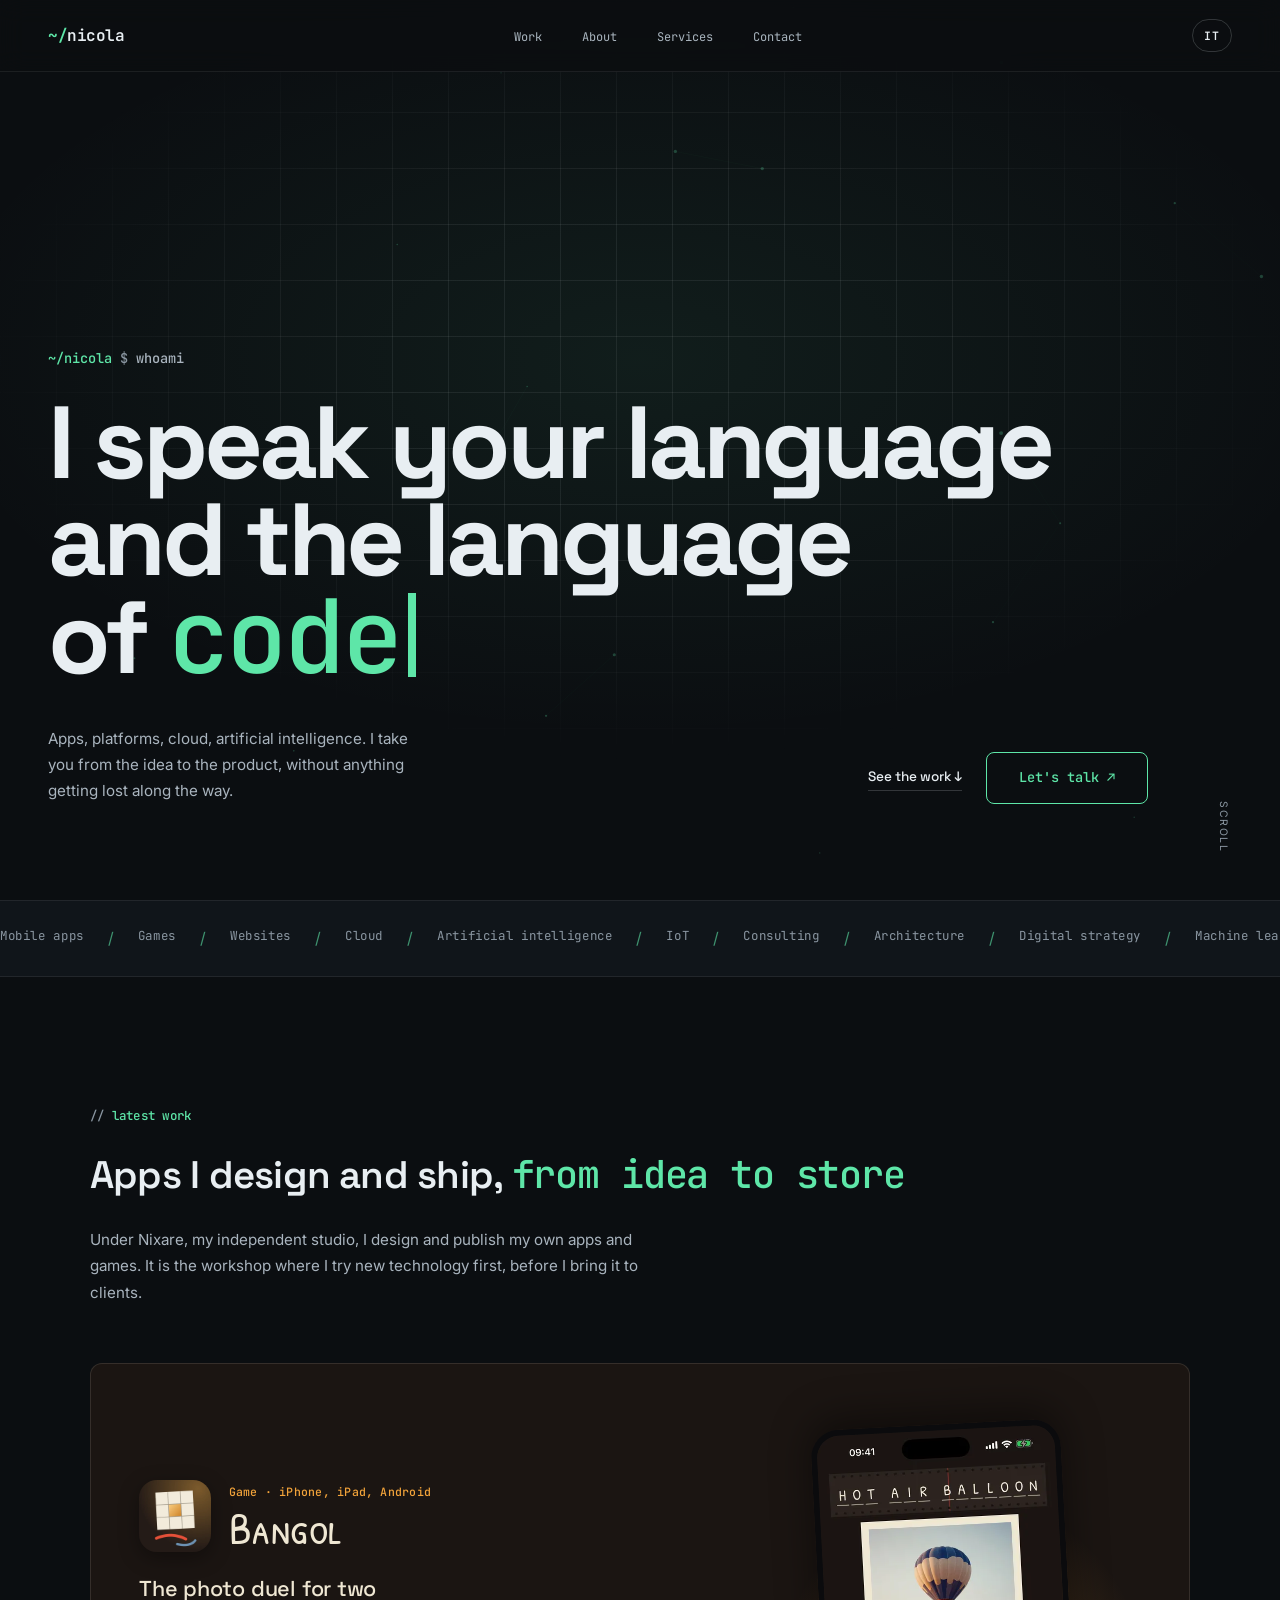
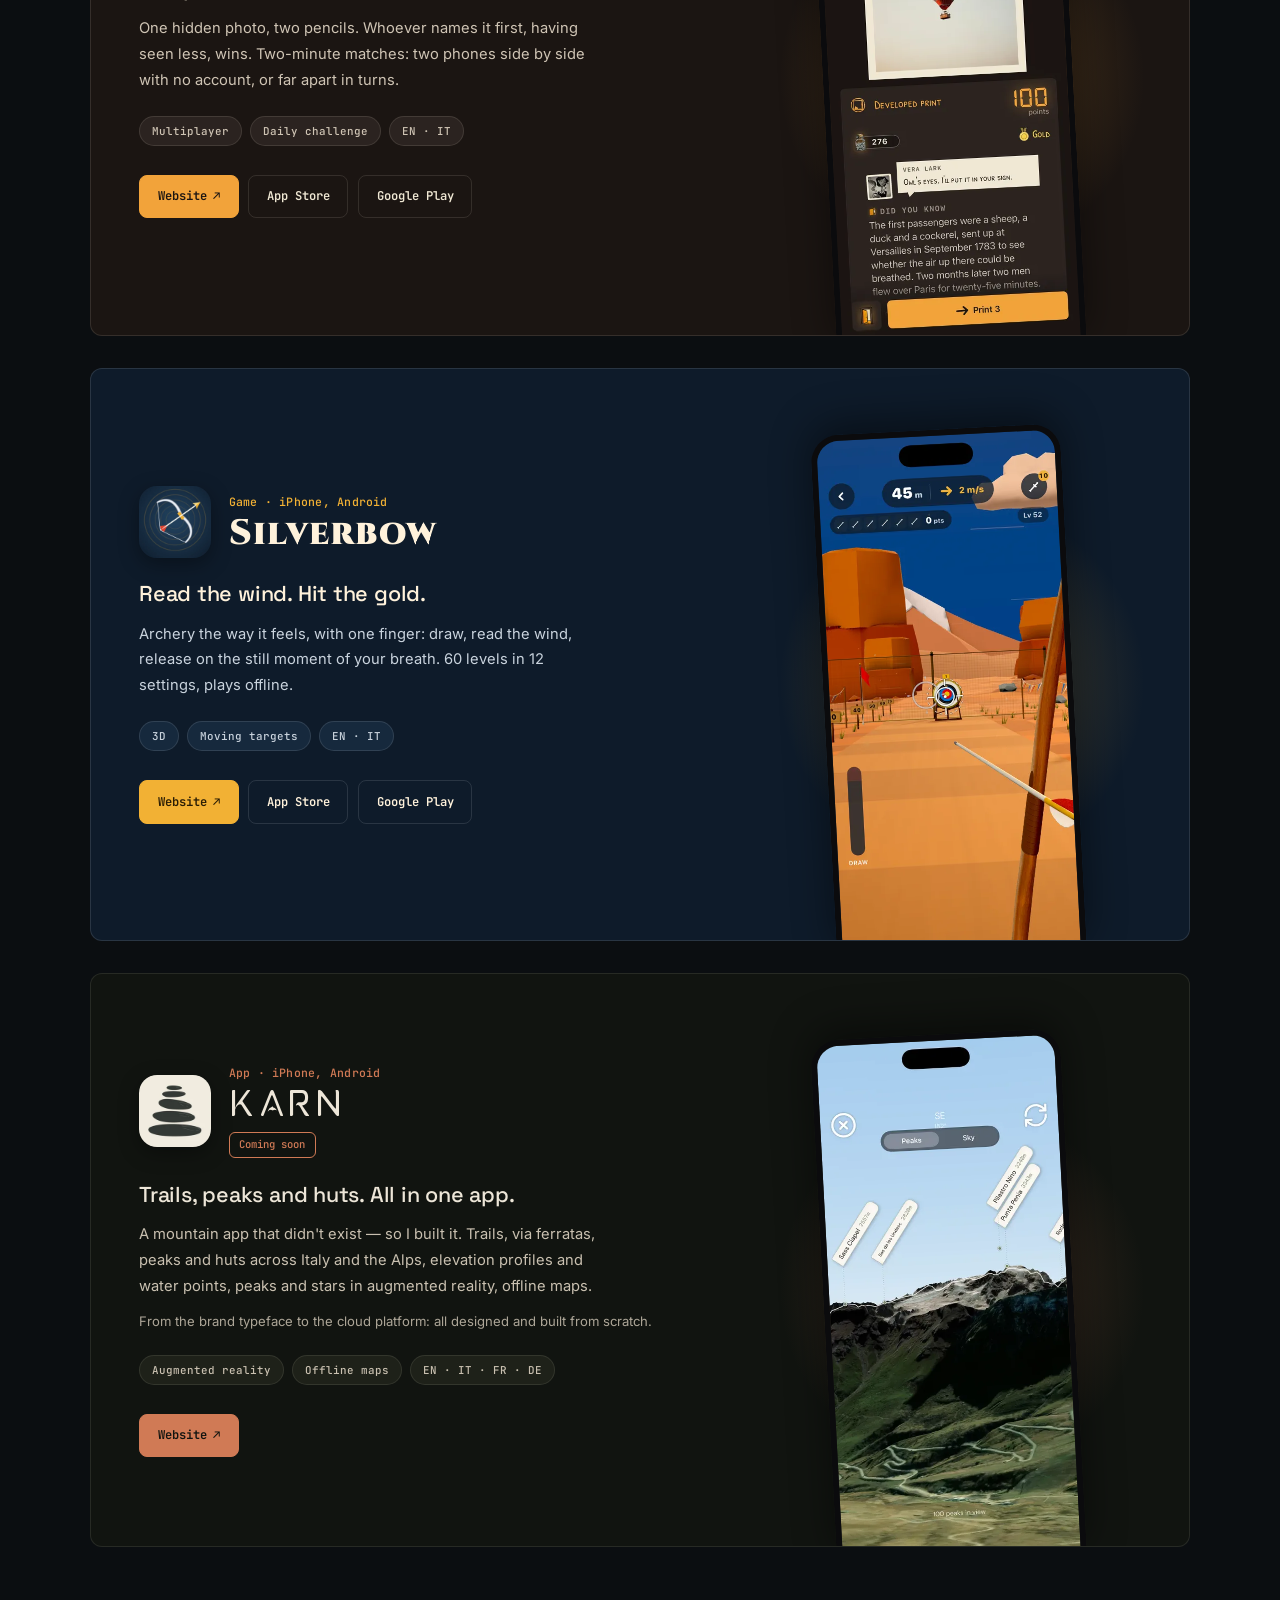
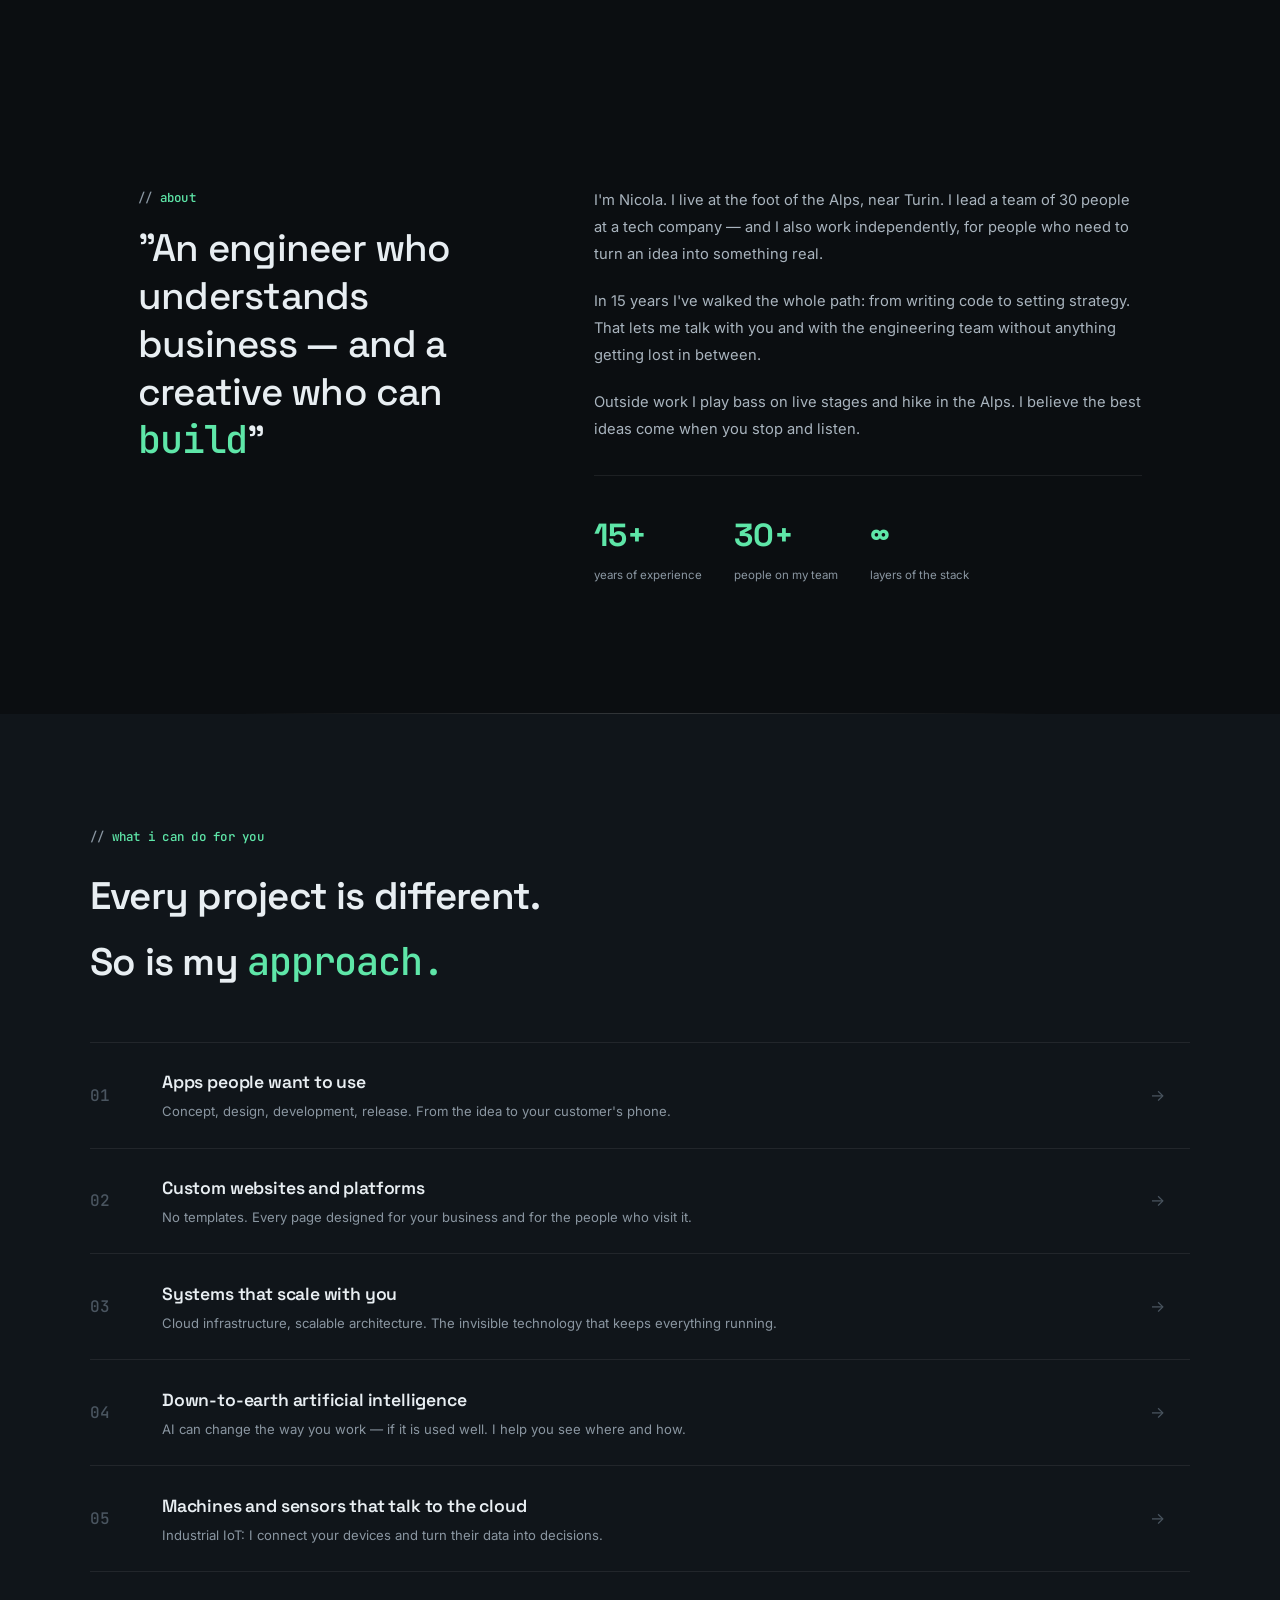
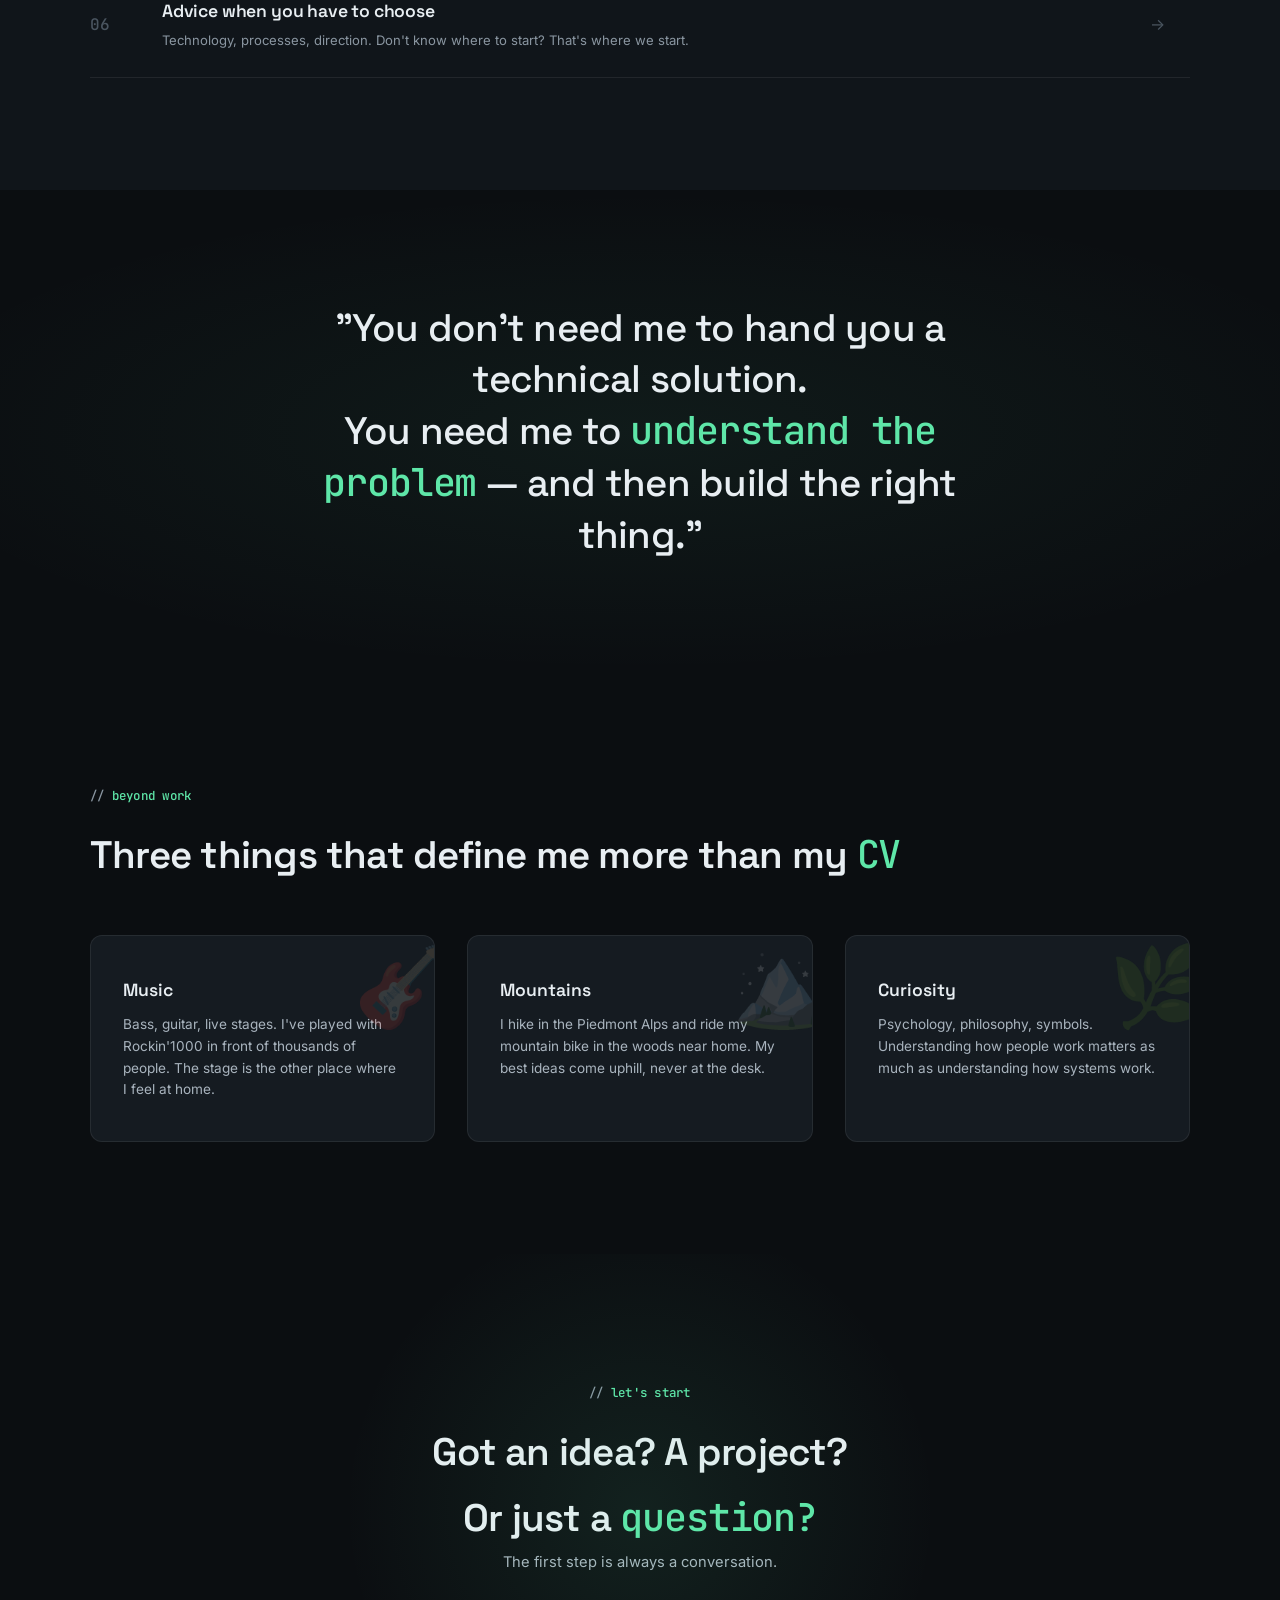
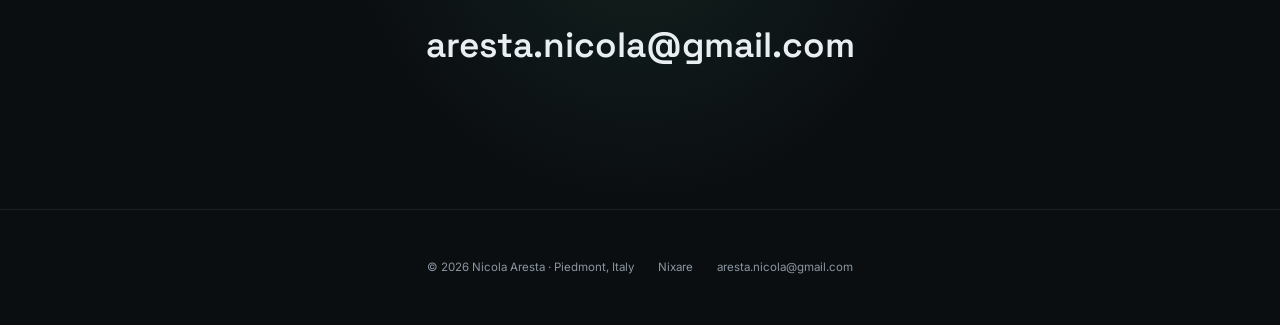
==== commit 9641f93d: "Sito di Nicola Aresta: anteprima di Karn Build di nicobass86/nicolaaresta-website con SITE_URL=https" ====
--- a/en/index.html
+++ b/en/index.html
@@ -1 +1 @@
-<!DOCTYPE html><html lang="en"><head><meta charset="UTF-8"><meta name="viewport" content="width=device-width, initial-scale=1.0"><meta name="generator" content="Astro v7.2.9"><title>Nicola Aresta — Apps, platforms and artificial intelligence</title><meta name="description" content="I speak your language and the language of code. Apps, platforms, cloud, AI and IoT: I take you from the idea to the product without losing anything along the way."><link rel="canonical" href="https://nixare.github.io/en/"><link rel="alternate" hreflang="it" href="https://nixare.github.io/"><link rel="alternate" hreflang="en" href="https://nixare.github.io/en/"><link rel="alternate" hreflang="x-default" href="https://nixare.github.io/"><meta name="robots" content="index, follow"><meta name="author" content="Nicola Aresta"><meta name="theme-color" content="#0B0E11"><meta name="color-scheme" content="dark"><link rel="icon" type="image/svg+xml" href="/favicon.svg"><link rel="apple-touch-icon" href="/apple-touch-icon.png"><link rel="sitemap" href="/sitemap-index.xml"><meta property="og:type" content="website"><meta property="og:site_name" content="Nicola Aresta"><meta property="og:locale" content="en_GB"><meta property="og:locale:alternate" content="it_IT"><meta property="og:url" content="https://nixare.github.io/en/"><meta property="og:title" content="Nicola Aresta — Apps, platforms and artificial intelligence"><meta property="og:description" content="I speak your language and the language of code. Apps, platforms, cloud, AI and IoT: I take you from the idea to the product without losing anything along the way."><meta property="og:image" content="https://nixare.github.io/og-image.png"><meta property="og:image:width" content="1200"><meta property="og:image:height" content="630"><meta property="og:image:alt" content="Nicola Aresta — I speak your language and the language of code"><meta name="twitter:card" content="summary_large_image"><meta name="twitter:title" content="Nicola Aresta — Apps, platforms and artificial intelligence"><meta name="twitter:description" content="I speak your language and the language of code. Apps, platforms, cloud, AI and IoT: I take you from the idea to the product without losing anything along the way."><meta name="twitter:image" content="https://nixare.github.io/og-image.png"><link rel="preload" href="/fonts/Cinzel.woff2" as="font" type="font/woff2" crossorigin><link rel="preload" href="/fonts/PatrickHandSC-Regular.woff2" as="font" type="font/woff2" crossorigin><link rel="preconnect" href="https://fonts.googleapis.com"><link rel="preconnect" href="https://fonts.gstatic.com" crossorigin><link rel="stylesheet" href="https://fonts.googleapis.com/css2?family=Space+Grotesk:wght@400;500;600;700&family=Inter:wght@400;500&family=JetBrains+Mono:wght@400;500;600&display=swap"><script type="application/ld+json">{"@context":"https://schema.org","@type":"Person","name":"Nicola Aresta","url":"https://nixare.github.io/en/","image":"https://nixare.github.io/og-image.png","email":"aresta.nicola@gmail.com","jobTitle":"Technology consultant and developer","description":"I speak your language and the language of code. Apps, platforms, cloud, AI and IoT: I take you from the idea to the product without losing anything along the way.","address":{"@type":"PostalAddress","addressRegion":"Piemonte","addressCountry":"IT"},"knowsAbout":["Mobile app development","Mobile games","Web platforms","Cloud architecture","Artificial intelligence","Industrial IoT","Technology consulting"]}</script><link rel="stylesheet" href="/_astro/ScrollReveal.VqNdupdl.css"></head><body><a href="#contenuto" class="skip-link">Skip to content</a><nav class="nav" id="site-nav" data-open-label="Open the menu" data-close-label="Close the menu" data-astro-cid-wpvy4v7s><div class="nav-bar" data-astro-cid-wpvy4v7s><a href="#top" class="nav-name font-mono" data-astro-cid-wpvy4v7s><span class="accent" data-astro-cid-wpvy4v7s>~/</span>nicola</a><ul class="nav-links" data-astro-cid-wpvy4v7s><li data-astro-cid-wpvy4v7s><a href="#lavori" data-astro-cid-wpvy4v7s>Work</a></li><li data-astro-cid-wpvy4v7s><a href="#chi-sono" data-astro-cid-wpvy4v7s>About</a></li><li data-astro-cid-wpvy4v7s><a href="#servizi" data-astro-cid-wpvy4v7s>Services</a></li><li data-astro-cid-wpvy4v7s><a href="#contatti" data-astro-cid-wpvy4v7s>Contact</a></li></ul><div class="nav-right" data-astro-cid-wpvy4v7s><a href="/" hreflang="it" lang="it" class="nav-lang" aria-label="Italiano" data-astro-cid-wpvy4v7s>IT</a><button type="button" class="nav-toggle" id="nav-toggle" aria-expanded="false" aria-controls="nav-menu" aria-label="Open the menu" data-astro-cid-wpvy4v7s><span class="bar" data-astro-cid-wpvy4v7s></span><span class="bar" data-astro-cid-wpvy4v7s></span></button></div></div><div class="nav-menu" id="nav-menu" hidden data-astro-cid-wpvy4v7s><ul data-astro-cid-wpvy4v7s><li data-astro-cid-wpvy4v7s><a href="#lavori" data-astro-cid-wpvy4v7s>Work</a></li><li data-astro-cid-wpvy4v7s><a href="#chi-sono" data-astro-cid-wpvy4v7s>About</a></li><li data-astro-cid-wpvy4v7s><a href="#servizi" data-astro-cid-wpvy4v7s>Services</a></li><li data-astro-cid-wpvy4v7s><a href="#contatti" data-astro-cid-wpvy4v7s>Contact</a></li></ul><a href="mailto:aresta.nicola@gmail.com" class="nav-menu-mail font-display" data-astro-cid-wpvy4v7s>aresta.nicola@gmail.com</a></div></nav><script type="module">var e=document.getElementById(`site-nav`),t=document.getElementById(`nav-toggle`),n=document.getElementById(`nav-menu`);function r(r){e.classList.toggle(`open`,r),t.setAttribute(`aria-expanded`,String(r)),t.setAttribute(`aria-label`,(r?e.dataset.closeLabel:e.dataset.openLabel)??``),document.body.style.overflow=r?`hidden`:``,r?n.hidden=!1:window.setTimeout(()=>{e.classList.contains(`open`)||(n.hidden=!0)},300)}t.addEventListener(`click`,()=>{r(t.getAttribute(`aria-expanded`)!==`true`)}),n.addEventListener(`click`,e=>{e.target.closest(`a`)&&r(!1)}),document.addEventListener(`keydown`,n=>{n.key===`Escape`&&e.classList.contains(`open`)&&(r(!1),t.focus())}),window.matchMedia(`(min-width: 901px)`).addEventListener(`change`,t=>{t.matches&&e.classList.contains(`open`)&&r(!1)});</script><main id="contenuto"><section class="hero" id="top" data-astro-cid-ge2uvauf><canvas id="heroCanvas" aria-hidden="true" data-astro-cid-ge2uvauf></canvas><div class="hero-bg" data-astro-cid-ge2uvauf></div><div class="hero-grid" aria-hidden="true" data-astro-cid-ge2uvauf></div><div class="hero-inner" data-astro-cid-ge2uvauf><p class="hero-prompt font-mono" aria-hidden="true" data-astro-cid-ge2uvauf><span class="accent" data-astro-cid-ge2uvauf>~/nicola</span> <span class="dim" data-astro-cid-ge2uvauf>$</span> whoami</p><h1 class="hero-title font-display" data-astro-cid-ge2uvauf>I speak your language<br data-astro-cid-ge2uvauf>and the language<br data-astro-cid-ge2uvauf>of <em class="font-mono accent" data-astro-cid-ge2uvauf>code</em><span class="cursor" aria-hidden="true" data-astro-cid-ge2uvauf></span></h1><div class="hero-bottom hero-bottom-flex" data-astro-cid-ge2uvauf><p class="hero-desc" data-astro-cid-ge2uvauf>Apps, platforms, cloud, artificial intelligence. I take you from the idea to the product, without anything getting lost along the way.</p><div class="hero-actions" data-astro-cid-ge2uvauf><a href="#lavori" class="hero-link font-display" data-astro-cid-ge2uvauf>See the work ↓</a><a href="#contatti" class="hero-cta font-display" data-astro-cid-ge2uvauf>Let&#39;s talk ↗</a></div></div></div><div class="hero-scroll hide-mobile" aria-hidden="true" data-astro-cid-ge2uvauf>scroll</div></section><script type="module">var e=document.getElementById(`heroCanvas`),t=document.querySelector(`.hero`);if(e&&t){let n=e.getContext(`2d`),r=window.matchMedia(`(prefers-reduced-motion: reduce)`),i=0,a=0,o=0,s=!0,c=[];function l(){return{x:Math.random()*i,y:Math.random()*a,vx:(Math.random()-.5)*.08,vy:(Math.random()-.5)*.08,r:Math.random()*1.5+.5}}function u(){let t=Math.min(devicePixelRatio||1,2),r=i,o=a;if(i=e.offsetWidth,a=e.offsetHeight,e.width=Math.round(i*t),e.height=Math.round(a*t),n.setTransform(t,0,0,t,0,0),!c.length)c=Array.from({length:20},l);else if(r&&o){let e=i/r,t=a/o;c.forEach(n=>{n.x*=e,n.y*=t})}}function d(){n.clearRect(0,0,i,a);for(let e of c)e.x+=e.vx,e.y+=e.vy,e.x<0&&(e.x=i),e.x>i&&(e.x=0),e.y<0&&(e.y=a),e.y>a&&(e.y=0),n.beginPath(),n.arc(e.x,e.y,e.r,0,Math.PI*2),n.fillStyle=`rgba(94,230,168,0.35)`,n.fill();for(let e=0;e<c.length;e++)for(let t=e+1;t<c.length;t++){let r=c[e].x-c[t].x,i=c[e].y-c[t].y,a=Math.hypot(r,i);a<180&&(n.beginPath(),n.strokeStyle=`rgba(94,230,168,${.12*(1-a/180)})`,n.lineWidth=.5,n.moveTo(c[e].x,c[e].y),n.lineTo(c[t].x,c[t].y),n.stroke())}}function f(){d(),o=requestAnimationFrame(f)}function p(){o||r.matches||(o=requestAnimationFrame(f))}function m(){o&&=(cancelAnimationFrame(o),0)}function h(){s&&!document.hidden&&!r.matches?p():m()}u(),d(),window.addEventListener(`resize`,()=>{u(),o||d()}),document.addEventListener(`visibilitychange`,h),r.addEventListener(`change`,h),new IntersectionObserver(([e])=>{s=e.isIntersecting,h()}).observe(t),h()}</script><div class="marquee" aria-hidden="true" data-astro-cid-543bmuqs><div class="marquee-track" data-astro-cid-543bmuqs><span class="marquee-item" data-astro-cid-543bmuqs>Mobile apps</span><span class="marquee-dot" data-astro-cid-543bmuqs>/</span><span class="marquee-item" data-astro-cid-543bmuqs>Games</span><span class="marquee-dot" data-astro-cid-543bmuqs>/</span><span class="marquee-item" data-astro-cid-543bmuqs>Websites</span><span class="marquee-dot" data-astro-cid-543bmuqs>/</span><span class="marquee-item" data-astro-cid-543bmuqs>Cloud</span><span class="marquee-dot" data-astro-cid-543bmuqs>/</span><span class="marquee-item" data-astro-cid-543bmuqs>Artificial intelligence</span><span class="marquee-dot" data-astro-cid-543bmuqs>/</span><span class="marquee-item" data-astro-cid-543bmuqs>IoT</span><span class="marquee-dot" data-astro-cid-543bmuqs>/</span><span class="marquee-item" data-astro-cid-543bmuqs>Consulting</span><span class="marquee-dot" data-astro-cid-543bmuqs>/</span><span class="marquee-item" data-astro-cid-543bmuqs>Architecture</span><span class="marquee-dot" data-astro-cid-543bmuqs>/</span><span class="marquee-item" data-astro-cid-543bmuqs>Digital strategy</span><span class="marquee-dot" data-astro-cid-543bmuqs>/</span><span class="marquee-item" data-astro-cid-543bmuqs>Machine learning</span><span class="marquee-dot" data-astro-cid-543bmuqs>/</span><span class="marquee-item" data-astro-cid-543bmuqs>Mobile apps</span><span class="marquee-dot" data-astro-cid-543bmuqs>/</span><span class="marquee-item" data-astro-cid-543bmuqs>Games</span><span class="marquee-dot" data-astro-cid-543bmuqs>/</span><span class="marquee-item" data-astro-cid-543bmuqs>Websites</span><span class="marquee-dot" data-astro-cid-543bmuqs>/</span><span class="marquee-item" data-astro-cid-543bmuqs>Cloud</span><span class="marquee-dot" data-astro-cid-543bmuqs>/</span><span class="marquee-item" data-astro-cid-543bmuqs>Artificial intelligence</span><span class="marquee-dot" data-astro-cid-543bmuqs>/</span><span class="marquee-item" data-astro-cid-543bmuqs>IoT</span><span class="marquee-dot" data-astro-cid-543bmuqs>/</span><span class="marquee-item" data-astro-cid-543bmuqs>Consulting</span><span class="marquee-dot" data-astro-cid-543bmuqs>/</span><span class="marquee-item" data-astro-cid-543bmuqs>Architecture</span><span class="marquee-dot" data-astro-cid-543bmuqs>/</span><span class="marquee-item" data-astro-cid-543bmuqs>Digital strategy</span><span class="marquee-dot" data-astro-cid-543bmuqs>/</span><span class="marquee-item" data-astro-cid-543bmuqs>Machine learning</span><span class="marquee-dot" data-astro-cid-543bmuqs>/</span></div></div><section class="work pad-mobile" id="lavori" data-astro-cid-t3eiqlen><div class="work-header" data-astro-cid-t3eiqlen><div class="label reveal" data-astro-cid-t3eiqlen>Latest work</div><h2 class="sec-title reveal" data-astro-cid-t3eiqlen>Apps I have shipped, <em class="font-mono accent" data-astro-cid-t3eiqlen>from idea to store</em></h2><p class="work-intro reveal" data-astro-cid-t3eiqlen>Under Nixare, my independent studio, I design and publish my own apps and games. It is the workshop where I try new technology first, before I bring it to clients.</p></div><div class="work-list" data-astro-cid-t3eiqlen><article class="app app-bangol reveal" aria-labelledby="app-bangol" data-astro-cid-t3eiqlen><div class="app-text" data-astro-cid-t3eiqlen><div class="app-head" data-astro-cid-t3eiqlen><img class="app-icon" src="/work/bangol/icon.webp" alt="" width="72" height="72" loading="lazy" decoding="async" data-astro-cid-t3eiqlen><div data-astro-cid-t3eiqlen><p class="app-kicker" data-astro-cid-t3eiqlen>Game · iPhone, iPad, Android</p><h3 class="app-name f-marker" id="app-bangol" data-astro-cid-t3eiqlen>Bangol</h3></div></div><p class="app-tagline" data-astro-cid-t3eiqlen>The photo duel for two</p><p class="app-desc" data-astro-cid-t3eiqlen>One hidden photo, two pencils. Whoever names it first, having seen less, wins. Two-minute matches: two phones side by side with no account, or far apart in turns.</p><ul class="app-tags" data-astro-cid-t3eiqlen><li data-astro-cid-t3eiqlen>Multiplayer</li><li data-astro-cid-t3eiqlen>Daily challenge</li><li data-astro-cid-t3eiqlen>EN · IT</li></ul><div class="app-links" data-astro-cid-t3eiqlen><a class="btn btn-solid" href="https://nixare.github.io/bangol-site/" data-astro-cid-t3eiqlen>Website <span aria-hidden="true" data-astro-cid-t3eiqlen>↗</span></a><a class="btn" href="https://apps.apple.com/app/id6811360804" rel="noopener" data-astro-cid-t3eiqlen>App Store</a><a class="btn" href="https://play.google.com/store/apps/details?id=com.nixare.bangol" rel="noopener" data-astro-cid-t3eiqlen>Google Play</a></div></div><div class="app-visual" data-astro-cid-t3eiqlen><div class="glow-disc" data-astro-cid-t3eiqlen></div><img class="phone" src="/work/bangol/shot-en.webp" alt="Screenshot of Bangol" width="460" height="1000" loading="lazy" decoding="async" data-astro-cid-t3eiqlen></div></article><article class="app app-silverbow reveal" aria-labelledby="app-silverbow" data-astro-cid-t3eiqlen><div class="app-text" data-astro-cid-t3eiqlen><div class="app-head" data-astro-cid-t3eiqlen><img class="app-icon" src="/work/silverbow/icon.webp" alt="" width="72" height="72" loading="lazy" decoding="async" data-astro-cid-t3eiqlen><div data-astro-cid-t3eiqlen><p class="app-kicker" data-astro-cid-t3eiqlen>Game · iPhone, Android</p><h3 class="app-name f-cinzel" id="app-silverbow" data-astro-cid-t3eiqlen>Silverbow</h3></div></div><p class="app-tagline" data-astro-cid-t3eiqlen>Read the wind. Hit the gold.</p><p class="app-desc" data-astro-cid-t3eiqlen>Archery the way it feels, with one finger: draw, read the wind, release on the still moment of your breath. 60 levels in 12 settings, plays offline.</p><ul class="app-tags" data-astro-cid-t3eiqlen><li data-astro-cid-t3eiqlen>3D</li><li data-astro-cid-t3eiqlen>Moving targets</li><li data-astro-cid-t3eiqlen>EN · IT</li></ul><div class="app-links" data-astro-cid-t3eiqlen><a class="btn btn-solid" href="https://nixare.github.io/silverbow-site/" data-astro-cid-t3eiqlen>Website <span aria-hidden="true" data-astro-cid-t3eiqlen>↗</span></a><a class="btn" href="https://apps.apple.com/app/id6830253870" rel="noopener" data-astro-cid-t3eiqlen>App Store</a><a class="btn" href="https://play.google.com/store/apps/details?id=com.nixare.silverbow" rel="noopener" data-astro-cid-t3eiqlen>Google Play</a></div></div><div class="app-visual" data-astro-cid-t3eiqlen><div class="glow-disc" data-astro-cid-t3eiqlen></div><img class="phone" src="/work/silverbow/shot-en.webp" alt="Screenshot of Silverbow" width="460" height="1000" loading="lazy" decoding="async" data-astro-cid-t3eiqlen></div></article><article class="app app-karn reveal" aria-labelledby="app-karn" data-astro-cid-t3eiqlen><div class="app-text" data-astro-cid-t3eiqlen><div class="app-head" data-astro-cid-t3eiqlen><div class="karn-mark" aria-hidden="true" data-astro-cid-t3eiqlen><svg width="40" height="40" viewBox="0 0 100 100" fill="none" data-astro-cid-t3eiqlen><path d="M10 80 L26 40 L38 56 L52 20 L64 46 L76 14 L90 80" stroke="currentColor" stroke-width="5" stroke-linejoin="round" data-astro-cid-t3eiqlen></path></svg></div><div data-astro-cid-t3eiqlen><p class="app-kicker" data-astro-cid-t3eiqlen>App · Hiking</p><h3 class="app-name font-display" id="app-karn" data-astro-cid-t3eiqlen>Karn</h3></div></div><p class="app-tagline" data-astro-cid-t3eiqlen>The Alps in your pocket</p><p class="app-desc" data-astro-cid-t3eiqlen>An app for hikers in the Alps that didn&#39;t exist — so I built it. Trails, mountain huts, peaks in augmented reality, weather, stories from 158 Alpine valleys.</p><p class="app-sub" data-astro-cid-t3eiqlen>From the typeface to the cloud platform: all designed and built from scratch.</p><ul class="app-tags" data-astro-cid-t3eiqlen><li data-astro-cid-t3eiqlen>Augmented reality</li><li data-astro-cid-t3eiqlen>Maps</li><li data-astro-cid-t3eiqlen>Cloud</li></ul></div><div class="app-visual karn-visual" aria-hidden="true" data-astro-cid-t3eiqlen><div class="karn-grid" data-astro-cid-t3eiqlen></div><svg viewBox="0 0 100 100" fill="none" class="karn-ridge" data-astro-cid-t3eiqlen><path d="M10 80 L26 40 L38 56 L52 20 L64 46 L76 14 L90 80" stroke="var(--accent)" stroke-width="1.2" fill="none" opacity="0.45" stroke-linejoin="round" data-astro-cid-t3eiqlen></path><circle cx="76" cy="14" r="2.5" fill="var(--accent)" opacity="0.5" data-astro-cid-t3eiqlen></circle><line x1="10" y1="80" x2="90" y2="80" stroke="var(--accent)" stroke-width="0.5" opacity="0.2" data-astro-cid-t3eiqlen></line></svg></div></article></div></section><section class="about grid-collapse pad-mobile" id="chi-sono" data-astro-cid-oxgmilyn><div class="about-left reveal-left" data-astro-cid-oxgmilyn><div class="label" data-astro-cid-oxgmilyn>About</div><p class="big-quote font-display" data-astro-cid-oxgmilyn>&quot;An engineer who understands business — and a creative who can <em class="accent" data-astro-cid-oxgmilyn>build</em>&quot;</p></div><div class="about-right reveal-right" data-astro-cid-oxgmilyn><p data-astro-cid-oxgmilyn>I&#39;m Nicola. I live at the foot of the Alps, near Turin. I lead a team of 30 people at a tech company — and I also work independently, for people who need to turn an idea into something real.</p><p data-astro-cid-oxgmilyn>In 15 years I&#39;ve walked the whole path: from writing code to setting strategy. That lets me talk with you and with the engineering team without anything getting lost in between.</p><p data-astro-cid-oxgmilyn>Outside work I play bass on live stages and hike in the Alps. I believe the best ideas come when you stop and listen.</p><div class="about-nums" data-astro-cid-oxgmilyn><div class="n-item" data-astro-cid-oxgmilyn><div class="n font-display" data-count="15" data-astro-cid-oxgmilyn>15+</div><div class="nl" data-astro-cid-oxgmilyn>years of experience</div></div><div class="n-item" data-astro-cid-oxgmilyn><div class="n font-display" data-count="30" data-astro-cid-oxgmilyn>30+</div><div class="nl" data-astro-cid-oxgmilyn>people on my team</div></div><div class="n-item" data-astro-cid-oxgmilyn><div class="n font-display" data-astro-cid-oxgmilyn>∞</div><div class="nl" data-astro-cid-oxgmilyn>layers of the stack</div></div></div></div></section><script type="module">var e=new IntersectionObserver(t=>{t.forEach(t=>{if(t.isIntersecting){let n=t.target,r=parseInt(n.dataset.count||`0`),i=0,a=()=>{if(i+=Math.ceil(r/25),i>=r){n.textContent=r+`+`;return}n.textContent=String(i),requestAnimationFrame(a)};a(),e.unobserve(n)}})},{threshold:.5});document.querySelectorAll(`[data-count]`).forEach(t=>e.observe(t));</script><div class="divider"></div><section class="services pad-mobile" id="servizi" data-astro-cid-lesv7jgp><div class="svc-header" data-astro-cid-lesv7jgp><div class="label reveal" data-astro-cid-lesv7jgp>What I can do for you</div><h2 class="sec-title reveal" data-astro-cid-lesv7jgp>Every project is different.<br data-astro-cid-lesv7jgp>So is my <em class="font-mono accent" data-astro-cid-lesv7jgp>approach.</em></h2></div><div class="svc-wrap" data-astro-cid-lesv7jgp><div class="svc-item reveal" data-astro-cid-lesv7jgp><span class="svc-n font-mono" aria-hidden="true" data-astro-cid-lesv7jgp>01</span><div class="svc-body" data-astro-cid-lesv7jgp><h3 class="font-display" data-astro-cid-lesv7jgp>Apps people want to use</h3><p data-astro-cid-lesv7jgp>Concept, design, development, release. From the idea to your customer&#39;s phone.</p></div><span class="svc-arrow" aria-hidden="true" data-astro-cid-lesv7jgp>→</span></div><div class="svc-item reveal" data-astro-cid-lesv7jgp><span class="svc-n font-mono" aria-hidden="true" data-astro-cid-lesv7jgp>02</span><div class="svc-body" data-astro-cid-lesv7jgp><h3 class="font-display" data-astro-cid-lesv7jgp>Custom websites and platforms</h3><p data-astro-cid-lesv7jgp>No templates. Every page designed for your business and for the people who visit it.</p></div><span class="svc-arrow" aria-hidden="true" data-astro-cid-lesv7jgp>→</span></div><div class="svc-item reveal" data-astro-cid-lesv7jgp><span class="svc-n font-mono" aria-hidden="true" data-astro-cid-lesv7jgp>03</span><div class="svc-body" data-astro-cid-lesv7jgp><h3 class="font-display" data-astro-cid-lesv7jgp>Systems that scale with you</h3><p data-astro-cid-lesv7jgp>Cloud infrastructure, scalable architecture. The invisible technology that keeps everything running.</p></div><span class="svc-arrow" aria-hidden="true" data-astro-cid-lesv7jgp>→</span></div><div class="svc-item reveal" data-astro-cid-lesv7jgp><span class="svc-n font-mono" aria-hidden="true" data-astro-cid-lesv7jgp>04</span><div class="svc-body" data-astro-cid-lesv7jgp><h3 class="font-display" data-astro-cid-lesv7jgp>Down-to-earth artificial intelligence</h3><p data-astro-cid-lesv7jgp>AI can change the way you work — if it is used well. I help you see where and how.</p></div><span class="svc-arrow" aria-hidden="true" data-astro-cid-lesv7jgp>→</span></div><div class="svc-item reveal" data-astro-cid-lesv7jgp><span class="svc-n font-mono" aria-hidden="true" data-astro-cid-lesv7jgp>05</span><div class="svc-body" data-astro-cid-lesv7jgp><h3 class="font-display" data-astro-cid-lesv7jgp>Machines and sensors that talk to the cloud</h3><p data-astro-cid-lesv7jgp>Industrial IoT: I connect your devices and turn their data into decisions.</p></div><span class="svc-arrow" aria-hidden="true" data-astro-cid-lesv7jgp>→</span></div><div class="svc-item reveal" data-astro-cid-lesv7jgp><span class="svc-n font-mono" aria-hidden="true" data-astro-cid-lesv7jgp>06</span><div class="svc-body" data-astro-cid-lesv7jgp><h3 class="font-display" data-astro-cid-lesv7jgp>Advice when you have to choose</h3><p data-astro-cid-lesv7jgp>Technology, processes, direction. Don&#39;t know where to start? That&#39;s where we start.</p></div><span class="svc-arrow" aria-hidden="true" data-astro-cid-lesv7jgp>→</span></div></div></section><section class="statement" data-astro-cid-zx4qcpyt><div class="glow" data-astro-cid-zx4qcpyt></div><blockquote class="reveal font-display" data-astro-cid-zx4qcpyt>&quot;You don&#39;t need me to hand you a technical solution.<br data-astro-cid-zx4qcpyt>You need me to <em class="accent" data-astro-cid-zx4qcpyt>understand the problem</em> — and then build the right thing.&quot;</blockquote></section><section class="persona pad-mobile" data-astro-cid-yfgg3kmp><div class="persona-header" data-astro-cid-yfgg3kmp><div class="label reveal" data-astro-cid-yfgg3kmp>Beyond work</div><h2 class="sec-title reveal" data-astro-cid-yfgg3kmp>Three things that define me more than my <em class="font-mono accent" data-astro-cid-yfgg3kmp>CV</em></h2></div><div class="persona-row grid-collapse" data-astro-cid-yfgg3kmp><div class="p-card reveal" data-astro-cid-yfgg3kmp><div class="p-bg" aria-hidden="true" data-astro-cid-yfgg3kmp>🎸</div><h3 class="font-display" data-astro-cid-yfgg3kmp>Music</h3><p data-astro-cid-yfgg3kmp>Bass, guitar, live stages. I&#39;ve played with Rockin&#39;1000 in front of thousands of people. The stage is the other place where I feel at home.</p></div><div class="p-card reveal" data-astro-cid-yfgg3kmp><div class="p-bg" aria-hidden="true" data-astro-cid-yfgg3kmp>🏔️</div><h3 class="font-display" data-astro-cid-yfgg3kmp>Mountains</h3><p data-astro-cid-yfgg3kmp>I hike in the Piedmont Alps and ride my mountain bike in the woods near home. My best ideas come uphill, never at the desk.</p></div><div class="p-card reveal" data-astro-cid-yfgg3kmp><div class="p-bg" aria-hidden="true" data-astro-cid-yfgg3kmp>🌿</div><h3 class="font-display" data-astro-cid-yfgg3kmp>Curiosity</h3><p data-astro-cid-yfgg3kmp>Psychology, philosophy, symbols. Understanding how people work matters as much as understanding how systems work.</p></div></div></section><section class="contact" id="contatti" data-astro-cid-he3spzz3><div class="glow" data-astro-cid-he3spzz3></div><div class="label reveal" data-astro-cid-he3spzz3>Let&#39;s start</div><h2 class="sec-title reveal" data-astro-cid-he3spzz3>Got an idea? A project?<br data-astro-cid-he3spzz3>Or just a <em class="font-mono accent" data-astro-cid-he3spzz3>question?</em></h2><p class="c-desc reveal" data-astro-cid-he3spzz3>The first step is always a conversation.</p><a href="mailto:aresta.nicola@gmail.com" class="contact-link reveal font-display" aria-label="Write to me at aresta.nicola@gmail.com" data-astro-cid-he3spzz3>aresta.nicola@gmail.com</a></section></main><footer data-astro-cid-jo6i4kqk><span data-astro-cid-jo6i4kqk>© 2026 Nicola Aresta · Piedmont, Italy</span><span data-astro-cid-jo6i4kqk>Nixare</span><a href="mailto:aresta.nicola@gmail.com" data-astro-cid-jo6i4kqk>aresta.nicola@gmail.com</a></footer><script type="module">var e=new IntersectionObserver(e=>{e.forEach(e=>{e.isIntersecting&&e.target.classList.add(`visible`)})},{threshold:.06,rootMargin:`0px 0px 60px 0px`});document.querySelectorAll(`.reveal, .reveal-left, .reveal-right`).forEach(t=>e.observe(t));</script></body></html>+<!DOCTYPE html><html lang="en"><head><meta charset="UTF-8"><meta name="viewport" content="width=device-width, initial-scale=1.0"><meta name="generator" content="Astro v7.2.9"><title>Nicola Aresta — Apps, platforms and artificial intelligence</title><meta name="description" content="I speak your language and the language of code. Apps, platforms, cloud, AI and IoT: I take you from the idea to the product without losing anything along the way."><link rel="canonical" href="https://nixare.github.io/en/"><link rel="alternate" hreflang="it" href="https://nixare.github.io/"><link rel="alternate" hreflang="en" href="https://nixare.github.io/en/"><link rel="alternate" hreflang="x-default" href="https://nixare.github.io/"><meta name="robots" content="index, follow"><meta name="author" content="Nicola Aresta"><meta name="theme-color" content="#0B0E11"><meta name="color-scheme" content="dark"><link rel="icon" type="image/svg+xml" href="/favicon.svg"><link rel="apple-touch-icon" href="/apple-touch-icon.png"><link rel="sitemap" href="/sitemap-index.xml"><meta property="og:type" content="website"><meta property="og:site_name" content="Nicola Aresta"><meta property="og:locale" content="en_GB"><meta property="og:locale:alternate" content="it_IT"><meta property="og:url" content="https://nixare.github.io/en/"><meta property="og:title" content="Nicola Aresta — Apps, platforms and artificial intelligence"><meta property="og:description" content="I speak your language and the language of code. Apps, platforms, cloud, AI and IoT: I take you from the idea to the product without losing anything along the way."><meta property="og:image" content="https://nixare.github.io/og-image.png"><meta property="og:image:width" content="1200"><meta property="og:image:height" content="630"><meta property="og:image:alt" content="Nicola Aresta — I speak your language and the language of code"><meta name="twitter:card" content="summary_large_image"><meta name="twitter:title" content="Nicola Aresta — Apps, platforms and artificial intelligence"><meta name="twitter:description" content="I speak your language and the language of code. Apps, platforms, cloud, AI and IoT: I take you from the idea to the product without losing anything along the way."><meta name="twitter:image" content="https://nixare.github.io/og-image.png"><link rel="preload" href="/fonts/Cinzel.woff2" as="font" type="font/woff2" crossorigin><link rel="preload" href="/fonts/KarnHorizon.woff2" as="font" type="font/woff2" crossorigin><link rel="preload" href="/fonts/PatrickHandSC-Regular.woff2" as="font" type="font/woff2" crossorigin><link rel="preconnect" href="https://fonts.googleapis.com"><link rel="preconnect" href="https://fonts.gstatic.com" crossorigin><link rel="stylesheet" href="https://fonts.googleapis.com/css2?family=Space+Grotesk:wght@400;500;600;700&family=Inter:wght@400;500&family=JetBrains+Mono:wght@400;500;600&display=swap"><script type="application/ld+json">{"@context":"https://schema.org","@type":"Person","name":"Nicola Aresta","url":"https://nixare.github.io/en/","image":"https://nixare.github.io/og-image.png","email":"aresta.nicola@gmail.com","jobTitle":"Technology consultant and developer","description":"I speak your language and the language of code. Apps, platforms, cloud, AI and IoT: I take you from the idea to the product without losing anything along the way.","address":{"@type":"PostalAddress","addressRegion":"Piemonte","addressCountry":"IT"},"knowsAbout":["Mobile app development","Mobile games","Web platforms","Cloud architecture","Artificial intelligence","Industrial IoT","Technology consulting"]}</script><link rel="stylesheet" href="/_astro/ScrollReveal.C5GuL-9C.css"></head><body><a href="#contenuto" class="skip-link">Skip to content</a><nav class="nav" id="site-nav" data-open-label="Open the menu" data-close-label="Close the menu" data-astro-cid-wpvy4v7s><div class="nav-bar" data-astro-cid-wpvy4v7s><a href="#top" class="nav-name font-mono" data-astro-cid-wpvy4v7s><span class="accent" data-astro-cid-wpvy4v7s>~/</span>nicola</a><ul class="nav-links" data-astro-cid-wpvy4v7s><li data-astro-cid-wpvy4v7s><a href="#lavori" data-astro-cid-wpvy4v7s>Work</a></li><li data-astro-cid-wpvy4v7s><a href="#chi-sono" data-astro-cid-wpvy4v7s>About</a></li><li data-astro-cid-wpvy4v7s><a href="#servizi" data-astro-cid-wpvy4v7s>Services</a></li><li data-astro-cid-wpvy4v7s><a href="#contatti" data-astro-cid-wpvy4v7s>Contact</a></li></ul><div class="nav-right" data-astro-cid-wpvy4v7s><a href="/" hreflang="it" lang="it" class="nav-lang" aria-label="Italiano" data-astro-cid-wpvy4v7s>IT</a><button type="button" class="nav-toggle" id="nav-toggle" aria-expanded="false" aria-controls="nav-menu" aria-label="Open the menu" data-astro-cid-wpvy4v7s><span class="bar" data-astro-cid-wpvy4v7s></span><span class="bar" data-astro-cid-wpvy4v7s></span></button></div></div><div class="nav-menu" id="nav-menu" hidden data-astro-cid-wpvy4v7s><ul data-astro-cid-wpvy4v7s><li data-astro-cid-wpvy4v7s><a href="#lavori" data-astro-cid-wpvy4v7s>Work</a></li><li data-astro-cid-wpvy4v7s><a href="#chi-sono" data-astro-cid-wpvy4v7s>About</a></li><li data-astro-cid-wpvy4v7s><a href="#servizi" data-astro-cid-wpvy4v7s>Services</a></li><li data-astro-cid-wpvy4v7s><a href="#contatti" data-astro-cid-wpvy4v7s>Contact</a></li></ul><a href="mailto:aresta.nicola@gmail.com" class="nav-menu-mail font-display" data-astro-cid-wpvy4v7s>aresta.nicola@gmail.com</a></div></nav><script type="module">var e=document.getElementById(`site-nav`),t=document.getElementById(`nav-toggle`),n=document.getElementById(`nav-menu`);function r(r){e.classList.toggle(`open`,r),t.setAttribute(`aria-expanded`,String(r)),t.setAttribute(`aria-label`,(r?e.dataset.closeLabel:e.dataset.openLabel)??``),document.body.style.overflow=r?`hidden`:``,r?n.hidden=!1:window.setTimeout(()=>{e.classList.contains(`open`)||(n.hidden=!0)},300)}t.addEventListener(`click`,()=>{r(t.getAttribute(`aria-expanded`)!==`true`)}),n.addEventListener(`click`,e=>{e.target.closest(`a`)&&r(!1)}),document.addEventListener(`keydown`,n=>{n.key===`Escape`&&e.classList.contains(`open`)&&(r(!1),t.focus())}),window.matchMedia(`(min-width: 901px)`).addEventListener(`change`,t=>{t.matches&&e.classList.contains(`open`)&&r(!1)});</script><main id="contenuto"><section class="hero" id="top" data-astro-cid-ge2uvauf><canvas id="heroCanvas" aria-hidden="true" data-astro-cid-ge2uvauf></canvas><div class="hero-bg" data-astro-cid-ge2uvauf></div><div class="hero-grid" aria-hidden="true" data-astro-cid-ge2uvauf></div><div class="hero-inner" data-astro-cid-ge2uvauf><p class="hero-prompt font-mono" aria-hidden="true" data-astro-cid-ge2uvauf><span class="accent" data-astro-cid-ge2uvauf>~/nicola</span> <span class="dim" data-astro-cid-ge2uvauf>$</span> whoami</p><h1 class="hero-title font-display" data-astro-cid-ge2uvauf>I speak your language<br data-astro-cid-ge2uvauf>and the language<br data-astro-cid-ge2uvauf>of <em class="font-mono accent" data-astro-cid-ge2uvauf>code</em><span class="cursor" aria-hidden="true" data-astro-cid-ge2uvauf></span></h1><div class="hero-bottom hero-bottom-flex" data-astro-cid-ge2uvauf><p class="hero-desc" data-astro-cid-ge2uvauf>Apps, platforms, cloud, artificial intelligence. I take you from the idea to the product, without anything getting lost along the way.</p><div class="hero-actions" data-astro-cid-ge2uvauf><a href="#lavori" class="hero-link font-display" data-astro-cid-ge2uvauf>See the work ↓</a><a href="#contatti" class="hero-cta font-display" data-astro-cid-ge2uvauf>Let&#39;s talk ↗</a></div></div></div><div class="hero-scroll hide-mobile" aria-hidden="true" data-astro-cid-ge2uvauf>scroll</div></section><script type="module">var e=document.getElementById(`heroCanvas`),t=document.querySelector(`.hero`);if(e&&t){let n=e.getContext(`2d`),r=window.matchMedia(`(prefers-reduced-motion: reduce)`),i=0,a=0,o=0,s=!0,c=[];function l(){return{x:Math.random()*i,y:Math.random()*a,vx:(Math.random()-.5)*.08,vy:(Math.random()-.5)*.08,r:Math.random()*1.5+.5}}function u(){let t=Math.min(devicePixelRatio||1,2),r=i,o=a;if(i=e.offsetWidth,a=e.offsetHeight,e.width=Math.round(i*t),e.height=Math.round(a*t),n.setTransform(t,0,0,t,0,0),!c.length)c=Array.from({length:20},l);else if(r&&o){let e=i/r,t=a/o;c.forEach(n=>{n.x*=e,n.y*=t})}}function d(){n.clearRect(0,0,i,a);for(let e of c)e.x+=e.vx,e.y+=e.vy,e.x<0&&(e.x=i),e.x>i&&(e.x=0),e.y<0&&(e.y=a),e.y>a&&(e.y=0),n.beginPath(),n.arc(e.x,e.y,e.r,0,Math.PI*2),n.fillStyle=`rgba(94,230,168,0.35)`,n.fill();for(let e=0;e<c.length;e++)for(let t=e+1;t<c.length;t++){let r=c[e].x-c[t].x,i=c[e].y-c[t].y,a=Math.hypot(r,i);a<180&&(n.beginPath(),n.strokeStyle=`rgba(94,230,168,${.12*(1-a/180)})`,n.lineWidth=.5,n.moveTo(c[e].x,c[e].y),n.lineTo(c[t].x,c[t].y),n.stroke())}}function f(){d(),o=requestAnimationFrame(f)}function p(){o||r.matches||(o=requestAnimationFrame(f))}function m(){o&&=(cancelAnimationFrame(o),0)}function h(){s&&!document.hidden&&!r.matches?p():m()}u(),d(),window.addEventListener(`resize`,()=>{u(),o||d()}),document.addEventListener(`visibilitychange`,h),r.addEventListener(`change`,h),new IntersectionObserver(([e])=>{s=e.isIntersecting,h()}).observe(t),h()}</script><div class="marquee" aria-hidden="true" data-astro-cid-543bmuqs><div class="marquee-track" data-astro-cid-543bmuqs><span class="marquee-item" data-astro-cid-543bmuqs>Mobile apps</span><span class="marquee-dot" data-astro-cid-543bmuqs>/</span><span class="marquee-item" data-astro-cid-543bmuqs>Games</span><span class="marquee-dot" data-astro-cid-543bmuqs>/</span><span class="marquee-item" data-astro-cid-543bmuqs>Websites</span><span class="marquee-dot" data-astro-cid-543bmuqs>/</span><span class="marquee-item" data-astro-cid-543bmuqs>Cloud</span><span class="marquee-dot" data-astro-cid-543bmuqs>/</span><span class="marquee-item" data-astro-cid-543bmuqs>Artificial intelligence</span><span class="marquee-dot" data-astro-cid-543bmuqs>/</span><span class="marquee-item" data-astro-cid-543bmuqs>IoT</span><span class="marquee-dot" data-astro-cid-543bmuqs>/</span><span class="marquee-item" data-astro-cid-543bmuqs>Consulting</span><span class="marquee-dot" data-astro-cid-543bmuqs>/</span><span class="marquee-item" data-astro-cid-543bmuqs>Architecture</span><span class="marquee-dot" data-astro-cid-543bmuqs>/</span><span class="marquee-item" data-astro-cid-543bmuqs>Digital strategy</span><span class="marquee-dot" data-astro-cid-543bmuqs>/</span><span class="marquee-item" data-astro-cid-543bmuqs>Machine learning</span><span class="marquee-dot" data-astro-cid-543bmuqs>/</span><span class="marquee-item" data-astro-cid-543bmuqs>Mobile apps</span><span class="marquee-dot" data-astro-cid-543bmuqs>/</span><span class="marquee-item" data-astro-cid-543bmuqs>Games</span><span class="marquee-dot" data-astro-cid-543bmuqs>/</span><span class="marquee-item" data-astro-cid-543bmuqs>Websites</span><span class="marquee-dot" data-astro-cid-543bmuqs>/</span><span class="marquee-item" data-astro-cid-543bmuqs>Cloud</span><span class="marquee-dot" data-astro-cid-543bmuqs>/</span><span class="marquee-item" data-astro-cid-543bmuqs>Artificial intelligence</span><span class="marquee-dot" data-astro-cid-543bmuqs>/</span><span class="marquee-item" data-astro-cid-543bmuqs>IoT</span><span class="marquee-dot" data-astro-cid-543bmuqs>/</span><span class="marquee-item" data-astro-cid-543bmuqs>Consulting</span><span class="marquee-dot" data-astro-cid-543bmuqs>/</span><span class="marquee-item" data-astro-cid-543bmuqs>Architecture</span><span class="marquee-dot" data-astro-cid-543bmuqs>/</span><span class="marquee-item" data-astro-cid-543bmuqs>Digital strategy</span><span class="marquee-dot" data-astro-cid-543bmuqs>/</span><span class="marquee-item" data-astro-cid-543bmuqs>Machine learning</span><span class="marquee-dot" data-astro-cid-543bmuqs>/</span></div></div><section class="work pad-mobile" id="lavori" data-astro-cid-t3eiqlen><div class="work-header" data-astro-cid-t3eiqlen><div class="label reveal" data-astro-cid-t3eiqlen>Latest work</div><h2 class="sec-title reveal" data-astro-cid-t3eiqlen>Apps I design and ship, <em class="font-mono accent" data-astro-cid-t3eiqlen>from idea to store</em></h2><p class="work-intro reveal" data-astro-cid-t3eiqlen>Under Nixare, my independent studio, I design and publish my own apps and games. It is the workshop where I try new technology first, before I bring it to clients.</p></div><div class="work-list" data-astro-cid-t3eiqlen><article class="app app-bangol reveal" aria-labelledby="app-bangol" data-astro-cid-t3eiqlen><div class="app-text" data-astro-cid-t3eiqlen><div class="app-head" data-astro-cid-t3eiqlen><img class="app-icon" src="/work/bangol/icon.webp" alt="" width="72" height="72" loading="lazy" decoding="async" data-astro-cid-t3eiqlen><div data-astro-cid-t3eiqlen><p class="app-kicker" data-astro-cid-t3eiqlen>Game · iPhone, iPad, Android</p><h3 class="app-name f-marker" id="app-bangol" data-astro-cid-t3eiqlen>Bangol</h3></div></div><p class="app-tagline" data-astro-cid-t3eiqlen>The photo duel for two</p><p class="app-desc" data-astro-cid-t3eiqlen>One hidden photo, two pencils. Whoever names it first, having seen less, wins. Two-minute matches: two phones side by side with no account, or far apart in turns.</p><ul class="app-tags" data-astro-cid-t3eiqlen><li data-astro-cid-t3eiqlen>Multiplayer</li><li data-astro-cid-t3eiqlen>Daily challenge</li><li data-astro-cid-t3eiqlen>EN · IT</li></ul><div class="app-links" data-astro-cid-t3eiqlen><a class="btn btn-solid" href="https://nixare.github.io/bangol-site/" data-astro-cid-t3eiqlen>Website <span aria-hidden="true" data-astro-cid-t3eiqlen>↗</span></a><a class="btn" href="https://apps.apple.com/app/id6811360804" rel="noopener" data-astro-cid-t3eiqlen>App Store</a><a class="btn" href="https://play.google.com/store/apps/details?id=com.nixare.bangol" rel="noopener" data-astro-cid-t3eiqlen>Google Play</a></div></div><div class="app-visual" data-astro-cid-t3eiqlen><div class="glow-disc" data-astro-cid-t3eiqlen></div><img class="phone" src="/work/bangol/shot-en.webp" alt="Screenshot of Bangol" width="460" height="1000" loading="lazy" decoding="async" data-astro-cid-t3eiqlen></div></article><article class="app app-silverbow reveal" aria-labelledby="app-silverbow" data-astro-cid-t3eiqlen><div class="app-text" data-astro-cid-t3eiqlen><div class="app-head" data-astro-cid-t3eiqlen><img class="app-icon" src="/work/silverbow/icon.webp" alt="" width="72" height="72" loading="lazy" decoding="async" data-astro-cid-t3eiqlen><div data-astro-cid-t3eiqlen><p class="app-kicker" data-astro-cid-t3eiqlen>Game · iPhone, Android</p><h3 class="app-name f-cinzel" id="app-silverbow" data-astro-cid-t3eiqlen>Silverbow</h3></div></div><p class="app-tagline" data-astro-cid-t3eiqlen>Read the wind. Hit the gold.</p><p class="app-desc" data-astro-cid-t3eiqlen>Archery the way it feels, with one finger: draw, read the wind, release on the still moment of your breath. 60 levels in 12 settings, plays offline.</p><ul class="app-tags" data-astro-cid-t3eiqlen><li data-astro-cid-t3eiqlen>3D</li><li data-astro-cid-t3eiqlen>Moving targets</li><li data-astro-cid-t3eiqlen>EN · IT</li></ul><div class="app-links" data-astro-cid-t3eiqlen><a class="btn btn-solid" href="https://nixare.github.io/silverbow-site/" data-astro-cid-t3eiqlen>Website <span aria-hidden="true" data-astro-cid-t3eiqlen>↗</span></a><a class="btn" href="https://apps.apple.com/app/id6830253870" rel="noopener" data-astro-cid-t3eiqlen>App Store</a><a class="btn" href="https://play.google.com/store/apps/details?id=com.nixare.silverbow" rel="noopener" data-astro-cid-t3eiqlen>Google Play</a></div></div><div class="app-visual" data-astro-cid-t3eiqlen><div class="glow-disc" data-astro-cid-t3eiqlen></div><img class="phone" src="/work/silverbow/shot-en.webp" alt="Screenshot of Silverbow" width="460" height="1000" loading="lazy" decoding="async" data-astro-cid-t3eiqlen></div></article><article class="app app-karn reveal" aria-labelledby="app-karn" data-astro-cid-t3eiqlen><div class="app-text" data-astro-cid-t3eiqlen><div class="app-head" data-astro-cid-t3eiqlen><img class="app-icon" src="/work/karn/icon.webp" alt="" width="72" height="72" loading="lazy" decoding="async" data-astro-cid-t3eiqlen><div data-astro-cid-t3eiqlen><p class="app-kicker" data-astro-cid-t3eiqlen>App · iPhone, Android</p><h3 class="app-name f-karn" id="app-karn" data-astro-cid-t3eiqlen>Karn</h3><span class="app-soon" data-astro-cid-t3eiqlen>Coming soon</span></div></div><p class="app-tagline" data-astro-cid-t3eiqlen>Trails, peaks and huts. All in one app.</p><p class="app-desc" data-astro-cid-t3eiqlen>A mountain app that didn&#39;t exist — so I built it. Trails, via ferratas, peaks and huts across Italy and the Alps, elevation profiles and water points, peaks and stars in augmented reality, offline maps.</p><p class="app-sub" data-astro-cid-t3eiqlen>From the brand typeface to the cloud platform: all designed and built from scratch.</p><ul class="app-tags" data-astro-cid-t3eiqlen><li data-astro-cid-t3eiqlen>Augmented reality</li><li data-astro-cid-t3eiqlen>Offline maps</li><li data-astro-cid-t3eiqlen>EN · IT · FR · DE</li></ul><div class="app-links" data-astro-cid-t3eiqlen><a class="btn btn-solid" href="https://karntrails.com/" data-astro-cid-t3eiqlen>Website <span aria-hidden="true" data-astro-cid-t3eiqlen>↗</span></a></div></div><div class="app-visual" data-astro-cid-t3eiqlen><div class="glow-disc" data-astro-cid-t3eiqlen></div><img class="phone" src="/work/karn/shot-en.webp" alt="Screenshot of Karn" width="460" height="1000" loading="lazy" decoding="async" data-astro-cid-t3eiqlen></div></article></div></section><section class="about grid-collapse pad-mobile" id="chi-sono" data-astro-cid-oxgmilyn><div class="about-left reveal-left" data-astro-cid-oxgmilyn><div class="label" data-astro-cid-oxgmilyn>About</div><p class="big-quote font-display" data-astro-cid-oxgmilyn>&quot;An engineer who understands business — and a creative who can <em class="accent" data-astro-cid-oxgmilyn>build</em>&quot;</p></div><div class="about-right reveal-right" data-astro-cid-oxgmilyn><p data-astro-cid-oxgmilyn>I&#39;m Nicola. I live at the foot of the Alps, near Turin. I lead a team of 30 people at a tech company — and I also work independently, for people who need to turn an idea into something real.</p><p data-astro-cid-oxgmilyn>In 15 years I&#39;ve walked the whole path: from writing code to setting strategy. That lets me talk with you and with the engineering team without anything getting lost in between.</p><p data-astro-cid-oxgmilyn>Outside work I play bass on live stages and hike in the Alps. I believe the best ideas come when you stop and listen.</p><div class="about-nums" data-astro-cid-oxgmilyn><div class="n-item" data-astro-cid-oxgmilyn><div class="n font-display" data-count="15" data-astro-cid-oxgmilyn>15+</div><div class="nl" data-astro-cid-oxgmilyn>years of experience</div></div><div class="n-item" data-astro-cid-oxgmilyn><div class="n font-display" data-count="30" data-astro-cid-oxgmilyn>30+</div><div class="nl" data-astro-cid-oxgmilyn>people on my team</div></div><div class="n-item" data-astro-cid-oxgmilyn><div class="n font-display" data-astro-cid-oxgmilyn>∞</div><div class="nl" data-astro-cid-oxgmilyn>layers of the stack</div></div></div></div></section><script type="module">var e=new IntersectionObserver(t=>{t.forEach(t=>{if(t.isIntersecting){let n=t.target,r=parseInt(n.dataset.count||`0`),i=0,a=()=>{if(i+=Math.ceil(r/25),i>=r){n.textContent=r+`+`;return}n.textContent=String(i),requestAnimationFrame(a)};a(),e.unobserve(n)}})},{threshold:.5});document.querySelectorAll(`[data-count]`).forEach(t=>e.observe(t));</script><div class="divider"></div><section class="services pad-mobile" id="servizi" data-astro-cid-lesv7jgp><div class="svc-header" data-astro-cid-lesv7jgp><div class="label reveal" data-astro-cid-lesv7jgp>What I can do for you</div><h2 class="sec-title reveal" data-astro-cid-lesv7jgp>Every project is different.<br data-astro-cid-lesv7jgp>So is my <em class="font-mono accent" data-astro-cid-lesv7jgp>approach.</em></h2></div><div class="svc-wrap" data-astro-cid-lesv7jgp><div class="svc-item reveal" data-astro-cid-lesv7jgp><span class="svc-n font-mono" aria-hidden="true" data-astro-cid-lesv7jgp>01</span><div class="svc-body" data-astro-cid-lesv7jgp><h3 class="font-display" data-astro-cid-lesv7jgp>Apps people want to use</h3><p data-astro-cid-lesv7jgp>Concept, design, development, release. From the idea to your customer&#39;s phone.</p></div><span class="svc-arrow" aria-hidden="true" data-astro-cid-lesv7jgp>→</span></div><div class="svc-item reveal" data-astro-cid-lesv7jgp><span class="svc-n font-mono" aria-hidden="true" data-astro-cid-lesv7jgp>02</span><div class="svc-body" data-astro-cid-lesv7jgp><h3 class="font-display" data-astro-cid-lesv7jgp>Custom websites and platforms</h3><p data-astro-cid-lesv7jgp>No templates. Every page designed for your business and for the people who visit it.</p></div><span class="svc-arrow" aria-hidden="true" data-astro-cid-lesv7jgp>→</span></div><div class="svc-item reveal" data-astro-cid-lesv7jgp><span class="svc-n font-mono" aria-hidden="true" data-astro-cid-lesv7jgp>03</span><div class="svc-body" data-astro-cid-lesv7jgp><h3 class="font-display" data-astro-cid-lesv7jgp>Systems that scale with you</h3><p data-astro-cid-lesv7jgp>Cloud infrastructure, scalable architecture. The invisible technology that keeps everything running.</p></div><span class="svc-arrow" aria-hidden="true" data-astro-cid-lesv7jgp>→</span></div><div class="svc-item reveal" data-astro-cid-lesv7jgp><span class="svc-n font-mono" aria-hidden="true" data-astro-cid-lesv7jgp>04</span><div class="svc-body" data-astro-cid-lesv7jgp><h3 class="font-display" data-astro-cid-lesv7jgp>Down-to-earth artificial intelligence</h3><p data-astro-cid-lesv7jgp>AI can change the way you work — if it is used well. I help you see where and how.</p></div><span class="svc-arrow" aria-hidden="true" data-astro-cid-lesv7jgp>→</span></div><div class="svc-item reveal" data-astro-cid-lesv7jgp><span class="svc-n font-mono" aria-hidden="true" data-astro-cid-lesv7jgp>05</span><div class="svc-body" data-astro-cid-lesv7jgp><h3 class="font-display" data-astro-cid-lesv7jgp>Machines and sensors that talk to the cloud</h3><p data-astro-cid-lesv7jgp>Industrial IoT: I connect your devices and turn their data into decisions.</p></div><span class="svc-arrow" aria-hidden="true" data-astro-cid-lesv7jgp>→</span></div><div class="svc-item reveal" data-astro-cid-lesv7jgp><span class="svc-n font-mono" aria-hidden="true" data-astro-cid-lesv7jgp>06</span><div class="svc-body" data-astro-cid-lesv7jgp><h3 class="font-display" data-astro-cid-lesv7jgp>Advice when you have to choose</h3><p data-astro-cid-lesv7jgp>Technology, processes, direction. Don&#39;t know where to start? That&#39;s where we start.</p></div><span class="svc-arrow" aria-hidden="true" data-astro-cid-lesv7jgp>→</span></div></div></section><section class="statement" data-astro-cid-zx4qcpyt><div class="glow" data-astro-cid-zx4qcpyt></div><blockquote class="reveal font-display" data-astro-cid-zx4qcpyt>&quot;You don&#39;t need me to hand you a technical solution.<br data-astro-cid-zx4qcpyt>You need me to <em class="accent" data-astro-cid-zx4qcpyt>understand the problem</em> — and then build the right thing.&quot;</blockquote></section><section class="persona pad-mobile" data-astro-cid-yfgg3kmp><div class="persona-header" data-astro-cid-yfgg3kmp><div class="label reveal" data-astro-cid-yfgg3kmp>Beyond work</div><h2 class="sec-title reveal" data-astro-cid-yfgg3kmp>Three things that define me more than my <em class="font-mono accent" data-astro-cid-yfgg3kmp>CV</em></h2></div><div class="persona-row grid-collapse" data-astro-cid-yfgg3kmp><div class="p-card reveal" data-astro-cid-yfgg3kmp><div class="p-bg" aria-hidden="true" data-astro-cid-yfgg3kmp>🎸</div><h3 class="font-display" data-astro-cid-yfgg3kmp>Music</h3><p data-astro-cid-yfgg3kmp>Bass, guitar, live stages. I&#39;ve played with Rockin&#39;1000 in front of thousands of people. The stage is the other place where I feel at home.</p></div><div class="p-card reveal" data-astro-cid-yfgg3kmp><div class="p-bg" aria-hidden="true" data-astro-cid-yfgg3kmp>🏔️</div><h3 class="font-display" data-astro-cid-yfgg3kmp>Mountains</h3><p data-astro-cid-yfgg3kmp>I hike in the Piedmont Alps and ride my mountain bike in the woods near home. My best ideas come uphill, never at the desk.</p></div><div class="p-card reveal" data-astro-cid-yfgg3kmp><div class="p-bg" aria-hidden="true" data-astro-cid-yfgg3kmp>🌿</div><h3 class="font-display" data-astro-cid-yfgg3kmp>Curiosity</h3><p data-astro-cid-yfgg3kmp>Psychology, philosophy, symbols. Understanding how people work matters as much as understanding how systems work.</p></div></div></section><section class="contact" id="contatti" data-astro-cid-he3spzz3><div class="glow" data-astro-cid-he3spzz3></div><div class="label reveal" data-astro-cid-he3spzz3>Let&#39;s start</div><h2 class="sec-title reveal" data-astro-cid-he3spzz3>Got an idea? A project?<br data-astro-cid-he3spzz3>Or just a <em class="font-mono accent" data-astro-cid-he3spzz3>question?</em></h2><p class="c-desc reveal" data-astro-cid-he3spzz3>The first step is always a conversation.</p><a href="mailto:aresta.nicola@gmail.com" class="contact-link reveal font-display" aria-label="Write to me at aresta.nicola@gmail.com" data-astro-cid-he3spzz3>aresta.nicola@gmail.com</a></section></main><footer data-astro-cid-jo6i4kqk><span data-astro-cid-jo6i4kqk>© 2026 Nicola Aresta · Piedmont, Italy</span><span data-astro-cid-jo6i4kqk>Nixare</span><a href="mailto:aresta.nicola@gmail.com" data-astro-cid-jo6i4kqk>aresta.nicola@gmail.com</a></footer><script type="module">var e=new IntersectionObserver(e=>{e.forEach(e=>{e.isIntersecting&&e.target.classList.add(`visible`)})},{threshold:.06,rootMargin:`0px 0px 60px 0px`});document.querySelectorAll(`.reveal, .reveal-left, .reveal-right`).forEach(t=>e.observe(t));</script></body></html>
--- a/_astro/ScrollReveal.C5GuL-9C.css
+++ b/_astro/ScrollReveal.C5GuL-9C.css
@@ -0,0 +1 @@
+:root{--bg:#0b0e11;--bg2:#10151a;--surface:#151b21;--ink:#e8eef2;--body:#a9b4be;--muted:#8a96a1;--faint:#4a5560;--accent:#5ee6a8;--accent-soft:#2e7a5a;--accent-rgb:94, 230, 168;--border:#e8eef214;--border-strong:#e8eef22e;--radius-lg:12px}@font-face{font-family:Cinzel;src:url(/fonts/Cinzel.woff2)format("woff2");font-weight:400 900;font-display:swap}@font-face{font-family:Karn Horizon;src:url(/fonts/KarnHorizon.woff2)format("woff2");font-display:swap}@font-face{font-family:Patrick Hand SC;src:url(/fonts/PatrickHandSC-Regular.woff2)format("woff2");font-display:swap}*,:before,:after{box-sizing:border-box;margin:0;padding:0}html{background:var(--bg);color-scheme:dark;scroll-behavior:smooth;overflow-x:clip}body{color:var(--ink);background:var(--bg);-webkit-font-smoothing:antialiased;font-family:Inter,system-ui,sans-serif;font-size:16px;line-height:1.7;overflow-x:clip}a{color:inherit;text-decoration:none}::selection{background:rgba(var(--accent-rgb), .3);color:var(--ink)}:focus-visible{outline:2px solid var(--accent);outline-offset:3px;border-radius:2px}.skip-link{z-index:200;background:var(--accent);color:var(--bg);border-radius:6px;padding:.7rem 1.2rem;font-size:.8rem;font-weight:500;transition:top .2s;position:absolute;top:-100px;left:1rem}.skip-link:focus{top:1rem}.font-display{font-family:Space Grotesk,sans-serif}.font-mono{letter-spacing:-.03em;font-family:JetBrains Mono,ui-monospace,SFMono-Regular,Menlo,monospace;font-style:normal;font-weight:500}.accent{color:var(--accent)}em.accent{letter-spacing:-.03em;font-family:JetBrains Mono,ui-monospace,SFMono-Regular,Menlo,monospace;font-style:normal;font-weight:500}.reveal{opacity:0;transition:opacity .7s,transform .7s;transform:translateY(24px)}.reveal-left{opacity:0;transition:opacity .7s,transform .7s;transform:translate(-30px)}.reveal-right{opacity:0;transition:opacity .7s,transform .7s;transform:translate(30px)}.reveal.visible,.reveal-left.visible,.reveal-right.visible{opacity:1;transform:none}.label{color:var(--accent);letter-spacing:.02em;text-transform:lowercase;margin-bottom:1rem;font-family:JetBrains Mono,ui-monospace,monospace;font-size:.78rem;font-weight:500}.label:before{content:"// ";color:var(--muted)}.sec-title{letter-spacing:-.02em;font-family:Space Grotesk,sans-serif;font-size:clamp(1.6rem,3vw,2.4rem);font-weight:600}.divider{background:linear-gradient(90deg, transparent, var(--border-strong), transparent);max-width:800px;height:1px;margin:0 auto}@keyframes scroll{0%{transform:translate(0)}to{transform:translate(-50%)}}@media (width<=900px){.hide-mobile{display:none!important}.grid-collapse{grid-template-columns:1fr!important}.pad-mobile{padding-left:1.5rem!important;padding-right:1.5rem!important}.hero-bottom-flex{flex-direction:column!important;align-items:flex-start!important}}@media (width<=480px){.hero-title{font-size:2.2rem!important}}@media (prefers-reduced-motion:reduce){html{scroll-behavior:auto}.reveal,.reveal-left,.reveal-right{opacity:1;transition:none;transform:none}.marquee-track{animation:none!important}.skip-link{transition:none}}.nav[data-astro-cid-wpvy4v7s]{z-index:100;width:100%;position:fixed;top:0;left:0}.nav-bar[data-astro-cid-wpvy4v7s]{z-index:2;background:color-mix(in srgb, var(--bg) 82%, transparent);backdrop-filter:blur(12px);border-bottom:1px solid var(--border);justify-content:space-between;align-items:center;padding:1.2rem 3rem;display:flex;position:relative}.nav-name[data-astro-cid-wpvy4v7s]{color:var(--ink);font-size:1rem;font-weight:600;text-decoration:none}.nav-links[data-astro-cid-wpvy4v7s]{gap:2.5rem;list-style:none;display:flex}.nav-links[data-astro-cid-wpvy4v7s] a[data-astro-cid-wpvy4v7s]{color:var(--body);font-family:JetBrains Mono,ui-monospace,monospace;font-size:.75rem;text-decoration:none;transition:color .2s}.nav-links[data-astro-cid-wpvy4v7s] a[data-astro-cid-wpvy4v7s]:hover,.nav-links[data-astro-cid-wpvy4v7s] a[data-astro-cid-wpvy4v7s]:focus-visible{color:var(--accent)}.nav-right[data-astro-cid-wpvy4v7s]{align-items:center;gap:1.25rem;display:flex}.nav-lang[data-astro-cid-wpvy4v7s]{letter-spacing:.08em;color:var(--ink);border:1px solid var(--border-strong);border-radius:100px;padding:.35rem .7rem;font-family:JetBrains Mono,ui-monospace,monospace;font-size:.72rem;font-weight:600;transition:color .2s,border-color .2s}.nav-lang[data-astro-cid-wpvy4v7s]:hover,.nav-lang[data-astro-cid-wpvy4v7s]:focus-visible{color:var(--accent);border-color:var(--accent)}.nav-toggle[data-astro-cid-wpvy4v7s]{cursor:pointer;background:0 0;border:0;width:40px;height:40px;margin-right:-8px;padding:0;display:none;position:relative}.bar[data-astro-cid-wpvy4v7s]{background:var(--ink);width:22px;height:1.5px;transition:transform .3s,opacity .2s;position:absolute;left:9px}.bar[data-astro-cid-wpvy4v7s]:first-child{top:17px}.bar[data-astro-cid-wpvy4v7s]:nth-child(2){top:23px}.nav[data-astro-cid-wpvy4v7s].open .bar[data-astro-cid-wpvy4v7s]:first-child{transform:translateY(3px)rotate(45deg)}.nav[data-astro-cid-wpvy4v7s].open .bar[data-astro-cid-wpvy4v7s]:nth-child(2){transform:translateY(-3px)rotate(-45deg)}.nav-menu[data-astro-cid-wpvy4v7s]{z-index:1;background:var(--bg);opacity:0;pointer-events:none;flex-direction:column;justify-content:center;gap:2.5rem;padding:6rem 2rem 4rem;transition:opacity .3s;display:flex;position:fixed;inset:0}.nav-menu[data-astro-cid-wpvy4v7s][hidden]{display:none}.nav[data-astro-cid-wpvy4v7s].open .nav-menu[data-astro-cid-wpvy4v7s]{opacity:1;pointer-events:auto}.nav-menu[data-astro-cid-wpvy4v7s] ul[data-astro-cid-wpvy4v7s]{flex-direction:column;gap:.5rem;list-style:none;display:flex}.nav-menu[data-astro-cid-wpvy4v7s] a[data-astro-cid-wpvy4v7s]{letter-spacing:-.02em;color:var(--ink);font-family:Space Grotesk,sans-serif;font-size:2rem;font-weight:600;text-decoration:none;transition:color .2s}.nav-menu[data-astro-cid-wpvy4v7s] a[data-astro-cid-wpvy4v7s]:hover,.nav-menu[data-astro-cid-wpvy4v7s] a[data-astro-cid-wpvy4v7s]:focus-visible{color:var(--accent)}.nav-menu-mail[data-astro-cid-wpvy4v7s]{border-top:1px solid var(--border);padding-top:2rem;color:var(--body)!important;font-size:.85rem!important;font-weight:500!important}@media (width<=900px){.nav-bar[data-astro-cid-wpvy4v7s]{padding:1.2rem 1.5rem}.nav-links[data-astro-cid-wpvy4v7s]{display:none}.nav-toggle[data-astro-cid-wpvy4v7s]{display:block}}@media (prefers-reduced-motion:reduce){.bar[data-astro-cid-wpvy4v7s],.nav-menu[data-astro-cid-wpvy4v7s]{transition:none}}.hero[data-astro-cid-ge2uvauf]{align-items:flex-end;min-height:100dvh;padding:0 3rem 6rem;display:flex;position:relative;overflow:hidden}.hero-bg[data-astro-cid-ge2uvauf]{background:radial-gradient(ellipse 80% 60% at 50% 40%, rgba(var(--accent-rgb), .07), transparent 70%);position:absolute;inset:0}#heroCanvas[data-astro-cid-ge2uvauf]{pointer-events:none;opacity:.7;width:100%;height:100%;position:absolute;inset:0}.hero-inner[data-astro-cid-ge2uvauf]{z-index:2;width:100%;max-width:1100px;position:relative}.hero-title[data-astro-cid-ge2uvauf]{letter-spacing:-.04em;font-size:clamp(3rem,8vw,7rem);font-weight:700;line-height:.95}.hero-bottom[data-astro-cid-ge2uvauf]{justify-content:space-between;align-items:flex-end;gap:2rem;margin-top:2.5rem;display:flex}.hero-desc[data-astro-cid-ge2uvauf]{color:var(--body);max-width:380px;font-size:.95rem;line-height:1.7}.hero-cta[data-astro-cid-ge2uvauf]{border:1px solid var(--accent);color:var(--accent);white-space:nowrap;border-radius:8px;align-items:center;gap:.5rem;padding:.85rem 2rem;font-family:JetBrains Mono,ui-monospace,monospace;font-size:.85rem;font-weight:500;text-decoration:none;transition:all .3s;display:inline-flex}.hero-cta[data-astro-cid-ge2uvauf]:hover{background:var(--accent);color:var(--bg)}.hero-grid[data-astro-cid-ge2uvauf]{background-image:linear-gradient(var(--border) 1px, transparent 1px), linear-gradient(90deg, var(--border) 1px, transparent 1px);background-size:56px 56px;position:absolute;inset:0;-webkit-mask-image:radial-gradient(70% 60% at 50% 40%,#000 30%,#0000 75%);mask-image:radial-gradient(70% 60% at 50% 40%,#000 30%,#0000 75%)}.hero-prompt[data-astro-cid-ge2uvauf]{color:var(--body);letter-spacing:0;margin-bottom:1.5rem;font-size:.85rem}.hero-prompt[data-astro-cid-ge2uvauf] .dim[data-astro-cid-ge2uvauf]{color:var(--muted)}.hero-title[data-astro-cid-ge2uvauf] em[data-astro-cid-ge2uvauf]{font-style:normal}.cursor[data-astro-cid-ge2uvauf]{background:var(--accent);vertical-align:-.04em;width:.08em;min-width:3px;height:.82em;margin-left:.08em;animation:1.1s step-end infinite blink;display:inline-block}@keyframes blink{50%{opacity:0}}@media (prefers-reduced-motion:reduce){.cursor[data-astro-cid-ge2uvauf]{animation:none}}.hero-actions[data-astro-cid-ge2uvauf]{flex-wrap:wrap;align-items:center;gap:1.5rem;display:flex}.hero-link[data-astro-cid-ge2uvauf]{color:var(--ink);border-bottom:1px solid var(--border-strong);padding-bottom:2px;font-size:.85rem;font-weight:500;transition:color .2s,border-color .2s}.hero-link[data-astro-cid-ge2uvauf]:hover{color:var(--accent);border-color:var(--accent)}.hero-scroll[data-astro-cid-ge2uvauf]{writing-mode:vertical-rl;color:var(--muted);letter-spacing:.15em;text-transform:uppercase;font-size:.65rem;position:absolute;bottom:3rem;right:3rem}@media (width<=900px){.hero[data-astro-cid-ge2uvauf]{align-items:center;padding:0 1.5rem 4rem}}.marquee[data-astro-cid-543bmuqs]{border-top:1px solid var(--border);border-bottom:1px solid var(--border);background:var(--bg2);padding:1.5rem 0;overflow:hidden}.marquee-track[data-astro-cid-543bmuqs]{gap:0;width:max-content;animation:30s linear infinite scroll;display:flex}.marquee-item[data-astro-cid-543bmuqs]{color:var(--muted);white-space:nowrap;letter-spacing:.05em;font-family:JetBrains Mono,ui-monospace,monospace;font-size:.78rem}.marquee-dot[data-astro-cid-543bmuqs]{color:var(--accent);opacity:.6;margin:0 1.5rem}.work[data-astro-cid-t3eiqlen]{padding:8rem 3rem 7rem}.work-header[data-astro-cid-t3eiqlen]{max-width:1100px;margin:0 auto 3.5rem}.work-intro[data-astro-cid-t3eiqlen]{max-width:560px;color:var(--body);margin-top:1.2rem;font-size:.95rem;line-height:1.75}.work-list[data-astro-cid-t3eiqlen]{flex-direction:column;gap:2rem;max-width:1100px;margin:0 auto;display:flex}.app[data-astro-cid-t3eiqlen]{--a-bg:var(--surface);--a-bg2:var(--bg2);--a-ink:var(--ink);--a-body:var(--body);--a-accent:var(--accent);--a-on-accent:var(--bg);--a-line:var(--border);background:var(--a-bg);color:var(--a-body);border:1px solid var(--a-line);border-radius:var(--radius-lg);grid-template-columns:1.15fr .85fr;align-items:center;gap:2rem;display:grid;position:relative;overflow:hidden}.app-bangol[data-astro-cid-t3eiqlen]{--a-bg:#1b1512;--a-bg2:#2b2320;--a-ink:#efe7d3;--a-body:#cfc4b4;--a-accent:#f2a33a;--a-on-accent:#1b1512;--a-line:#efe7d31f}.app-silverbow[data-astro-cid-t3eiqlen]{--a-bg:#0e1b2a;--a-bg2:#16293d;--a-ink:#fff2db;--a-body:#c9d3dd;--a-accent:#f2b134;--a-on-accent:#2a1d05;--a-line:#c9d3dd24}.app-text[data-astro-cid-t3eiqlen]{padding:3rem 0 3rem 3rem}.app-head[data-astro-cid-t3eiqlen]{align-items:center;gap:1.1rem;margin-bottom:1.4rem;display:flex}.app-icon[data-astro-cid-t3eiqlen]{border-radius:18px;flex:none;width:72px;height:72px;box-shadow:0 6px 20px #00000059}.app-kicker[data-astro-cid-t3eiqlen]{letter-spacing:.02em;color:var(--a-accent);margin-bottom:.3rem;font-family:JetBrains Mono,ui-monospace,monospace;font-size:.72rem;font-weight:500}.app-name[data-astro-cid-t3eiqlen]{color:var(--a-ink);letter-spacing:-.01em;font-size:2.4rem;line-height:1}.f-marker[data-astro-cid-t3eiqlen]{font-family:Patrick Hand SC,Marker Felt,cursive;font-size:2.8rem;font-weight:400}.f-cinzel[data-astro-cid-t3eiqlen]{letter-spacing:.03em;font-family:Cinzel,Trajan Pro,Georgia,serif;font-size:2.2rem;font-weight:900}.app-tagline[data-astro-cid-t3eiqlen]{letter-spacing:-.01em;color:var(--a-ink);margin-bottom:.9rem;font-family:Space Grotesk,sans-serif;font-size:1.35rem;font-weight:500;line-height:1.25}.app-desc[data-astro-cid-t3eiqlen]{max-width:460px;font-size:.92rem;line-height:1.75}.app-sub[data-astro-cid-t3eiqlen]{opacity:.85;margin-top:.7rem;font-size:.82rem}.app-tags[data-astro-cid-t3eiqlen]{flex-wrap:wrap;gap:.5rem;margin:1.4rem 0 0;list-style:none;display:flex}.app-tags[data-astro-cid-t3eiqlen] li[data-astro-cid-t3eiqlen]{background:var(--a-bg2);color:var(--a-body);border:1px solid var(--a-line);border-radius:100px;padding:.3rem .75rem;font-family:JetBrains Mono,ui-monospace,monospace;font-size:.68rem;font-weight:500}.app-links[data-astro-cid-t3eiqlen]{flex-wrap:wrap;gap:.6rem;margin-top:1.8rem;display:flex}.btn[data-astro-cid-t3eiqlen]{border:1px solid var(--a-line);color:var(--a-ink);border-radius:8px;align-items:center;gap:.4rem;padding:.65rem 1.1rem;font-family:JetBrains Mono,ui-monospace,monospace;font-size:.76rem;font-weight:600;transition:background .2s,color .2s,border-color .2s,transform .2s;display:inline-flex}.btn[data-astro-cid-t3eiqlen]:hover{border-color:var(--a-accent);color:var(--a-accent)}.btn-solid[data-astro-cid-t3eiqlen]{background:var(--a-accent);color:var(--a-on-accent);border-color:var(--a-accent)}.btn-solid[data-astro-cid-t3eiqlen]:hover{color:var(--a-on-accent);transform:translateY(-2px)}.app[data-astro-cid-t3eiqlen] :focus-visible{outline-color:var(--a-accent)}.app-visual[data-astro-cid-t3eiqlen]{justify-content:center;align-self:stretch;align-items:flex-end;min-height:420px;padding-top:3rem;display:flex;position:relative}.glow-disc[data-astro-cid-t3eiqlen]{background:radial-gradient(circle, color-mix(in srgb, var(--a-accent) 28%, transparent), transparent 68%);border-radius:50%;width:380px;height:380px;position:absolute;top:55%;left:50%;transform:translate(-50%,-50%)}.phone[data-astro-cid-t3eiqlen]{transform-origin:bottom;border:6px solid #0b0b0d;border-bottom:0;border-radius:28px 28px 0 0;width:min(250px,70%);height:auto;transition:transform .5s;position:relative;transform:translateY(12px)rotate(-3deg);box-shadow:0 -10px 40px #00000073}.app[data-astro-cid-t3eiqlen]:hover .phone[data-astro-cid-t3eiqlen]{transform:translateY(0)rotate(0)}.app-karn[data-astro-cid-t3eiqlen]{--a-bg:#111410;--a-bg2:#1e2119;--a-ink:#ede6d8;--a-body:#c9c0b0;--a-accent:#d07a55;--a-on-accent:#111410;--a-line:#ede6d81a}.f-karn[data-astro-cid-t3eiqlen]{text-transform:uppercase;letter-spacing:.08em;font-family:Karn Horizon,Georgia,serif;font-size:2.3rem;font-weight:400}.app-head[data-astro-cid-t3eiqlen]>div[data-astro-cid-t3eiqlen]{flex-direction:column;align-items:flex-start;display:flex}.app-soon[data-astro-cid-t3eiqlen]{border:1px solid var(--a-accent);color:var(--a-accent);border-radius:6px;margin-top:.5rem;padding:.2rem .6rem;font-family:JetBrains Mono,ui-monospace,monospace;font-size:.66rem;font-weight:500}@media (width<=900px){.work[data-astro-cid-t3eiqlen]{padding:6rem 1.5rem 5rem}.app[data-astro-cid-t3eiqlen]{grid-template-columns:1fr;gap:0}.app-text[data-astro-cid-t3eiqlen]{padding:2rem 1.5rem .5rem}.app-visual[data-astro-cid-t3eiqlen]{min-height:0;max-height:360px;padding-top:2rem;overflow:hidden}.phone[data-astro-cid-t3eiqlen]{width:min(200px,56%)}.app-name[data-astro-cid-t3eiqlen]{font-size:2rem}.f-marker[data-astro-cid-t3eiqlen]{font-size:2.4rem}.f-cinzel[data-astro-cid-t3eiqlen]{font-size:1.8rem}.f-karn[data-astro-cid-t3eiqlen]{font-size:1.9rem}}@media (prefers-reduced-motion:reduce){.phone[data-astro-cid-t3eiqlen],.btn[data-astro-cid-t3eiqlen]{transition:none}.app[data-astro-cid-t3eiqlen]:hover .phone[data-astro-cid-t3eiqlen]{transform:translateY(12px)rotate(-3deg)}}.about[data-astro-cid-oxgmilyn]{grid-template-columns:1fr 1.4fr;align-items:start;gap:4rem;max-width:1100px;margin:0 auto;padding:8rem 3rem;display:grid}.big-quote[data-astro-cid-oxgmilyn]{letter-spacing:-.02em;color:var(--ink);margin:0;font-size:clamp(1.6rem,3vw,2.4rem);font-weight:500;line-height:1.25}p[data-astro-cid-oxgmilyn]{color:var(--body);margin-bottom:1.2rem;font-size:.92rem;line-height:1.85}.about-nums[data-astro-cid-oxgmilyn]{border-top:1px solid var(--border);flex-wrap:wrap;gap:2rem;margin-top:2rem;padding-top:2rem;display:flex}.n[data-astro-cid-oxgmilyn]{color:var(--accent);font-size:2rem;font-weight:700}.nl[data-astro-cid-oxgmilyn]{color:var(--muted);margin-top:.2rem;font-size:.72rem}.services[data-astro-cid-lesv7jgp]{background:var(--bg2);padding:7rem 3rem}.svc-header[data-astro-cid-lesv7jgp]{max-width:1100px;margin:0 auto 3rem}.svc-wrap[data-astro-cid-lesv7jgp]{border-top:1px solid var(--border);max-width:1100px;margin:0 auto}.svc-item[data-astro-cid-lesv7jgp]{border-bottom:1px solid var(--border);grid-template-columns:3rem 1fr 2.5rem;align-items:center;gap:1.5rem;padding:1.6rem 0;transition:all .3s;display:grid}.svc-item[data-astro-cid-lesv7jgp]:hover{border-color:rgba(var(--accent-rgb), .25);padding-left:1rem}.svc-n[data-astro-cid-lesv7jgp]{color:var(--faint);font-size:1rem;transition:color .3s}.svc-item[data-astro-cid-lesv7jgp]:hover .svc-n[data-astro-cid-lesv7jgp]{color:var(--accent)}h3[data-astro-cid-lesv7jgp]{letter-spacing:-.01em;margin-bottom:.25rem;font-size:1.1rem;font-weight:600;transition:color .3s}.svc-item[data-astro-cid-lesv7jgp]:hover h3[data-astro-cid-lesv7jgp]{color:var(--accent)}p[data-astro-cid-lesv7jgp]{color:var(--muted);font-size:.82rem;line-height:1.5}.svc-arrow[data-astro-cid-lesv7jgp]{color:var(--faint);font-size:1rem;transition:all .3s}.svc-item[data-astro-cid-lesv7jgp]:hover .svc-arrow[data-astro-cid-lesv7jgp]{color:var(--accent);transform:translate(6px)}@media (width<=900px){.svc-item[data-astro-cid-lesv7jgp]{grid-template-columns:2rem 1fr 1.5rem}.svc-n[data-astro-cid-lesv7jgp]{font-size:1.2rem}}.statement[data-astro-cid-zx4qcpyt]{text-align:center;padding:7rem 3rem;position:relative;overflow:hidden}.glow[data-astro-cid-zx4qcpyt]{background:radial-gradient(ellipse 60% 50% at 50% 50%, rgba(var(--accent-rgb), .06), transparent);position:absolute;inset:0}blockquote[data-astro-cid-zx4qcpyt]{letter-spacing:-.02em;max-width:700px;margin:0 auto;font-size:clamp(1.4rem,3vw,2.4rem);font-weight:500;line-height:1.35;position:relative}.persona[data-astro-cid-yfgg3kmp]{padding:7rem 3rem}.persona-header[data-astro-cid-yfgg3kmp]{max-width:1100px;margin:0 auto 3rem}.persona-row[data-astro-cid-yfgg3kmp]{grid-template-columns:repeat(3,1fr);gap:2rem;max-width:1100px;margin:0 auto;display:grid}.p-card[data-astro-cid-yfgg3kmp]{background:var(--surface);border:1px solid var(--border);border-radius:12px;padding:2.5rem 2rem;transition:border-color .4s,transform .4s;position:relative;overflow:hidden}.p-card[data-astro-cid-yfgg3kmp]:hover{border-color:rgba(var(--accent-rgb), .28);transform:translateY(-6px)}.p-bg[data-astro-cid-yfgg3kmp]{opacity:.14;pointer-events:none;font-size:5rem;position:absolute;top:-20px;right:-20px}h3[data-astro-cid-yfgg3kmp]{margin-bottom:.5rem;font-size:1.1rem;font-weight:600}p[data-astro-cid-yfgg3kmp]{color:var(--body);font-size:.85rem;line-height:1.6}.contact[data-astro-cid-he3spzz3]{text-align:center;padding:8rem 3rem;position:relative;overflow:hidden}.glow[data-astro-cid-he3spzz3]{background:radial-gradient(circle, rgba(var(--accent-rgb), .09), transparent 70%);pointer-events:none;border-radius:50%;width:600px;height:600px;position:absolute;bottom:0;left:50%;transform:translate(-50%)}.c-desc[data-astro-cid-he3spzz3]{color:var(--body);max-width:400px;margin:0 auto 2.5rem;font-size:.92rem}.contact-link[data-astro-cid-he3spzz3]{color:var(--ink);padding-bottom:6px;font-size:clamp(1.3rem,3vw,2.2rem);font-weight:600;text-decoration:none;transition:color .3s;display:inline-block;position:relative}.contact-link[data-astro-cid-he3spzz3]:after{content:"";background:var(--accent);transform-origin:100%;width:100%;height:2px;transition:transform .4s;position:absolute;bottom:0;left:0;transform:scaleX(0)}.contact-link[data-astro-cid-he3spzz3]:hover{color:var(--accent)}.contact-link[data-astro-cid-he3spzz3]:hover:after{transform-origin:0;transform:scaleX(1)}footer[data-astro-cid-jo6i4kqk]{text-align:center;color:var(--muted);border-top:1px solid var(--border);flex-wrap:wrap;justify-content:center;align-items:center;gap:.5rem 1.5rem;padding:3rem;font-size:.72rem;display:flex}a[data-astro-cid-jo6i4kqk]{color:var(--muted);text-decoration:none;transition:color .2s}a[data-astro-cid-jo6i4kqk]:hover,a[data-astro-cid-jo6i4kqk]:focus-visible{color:var(--accent)}
